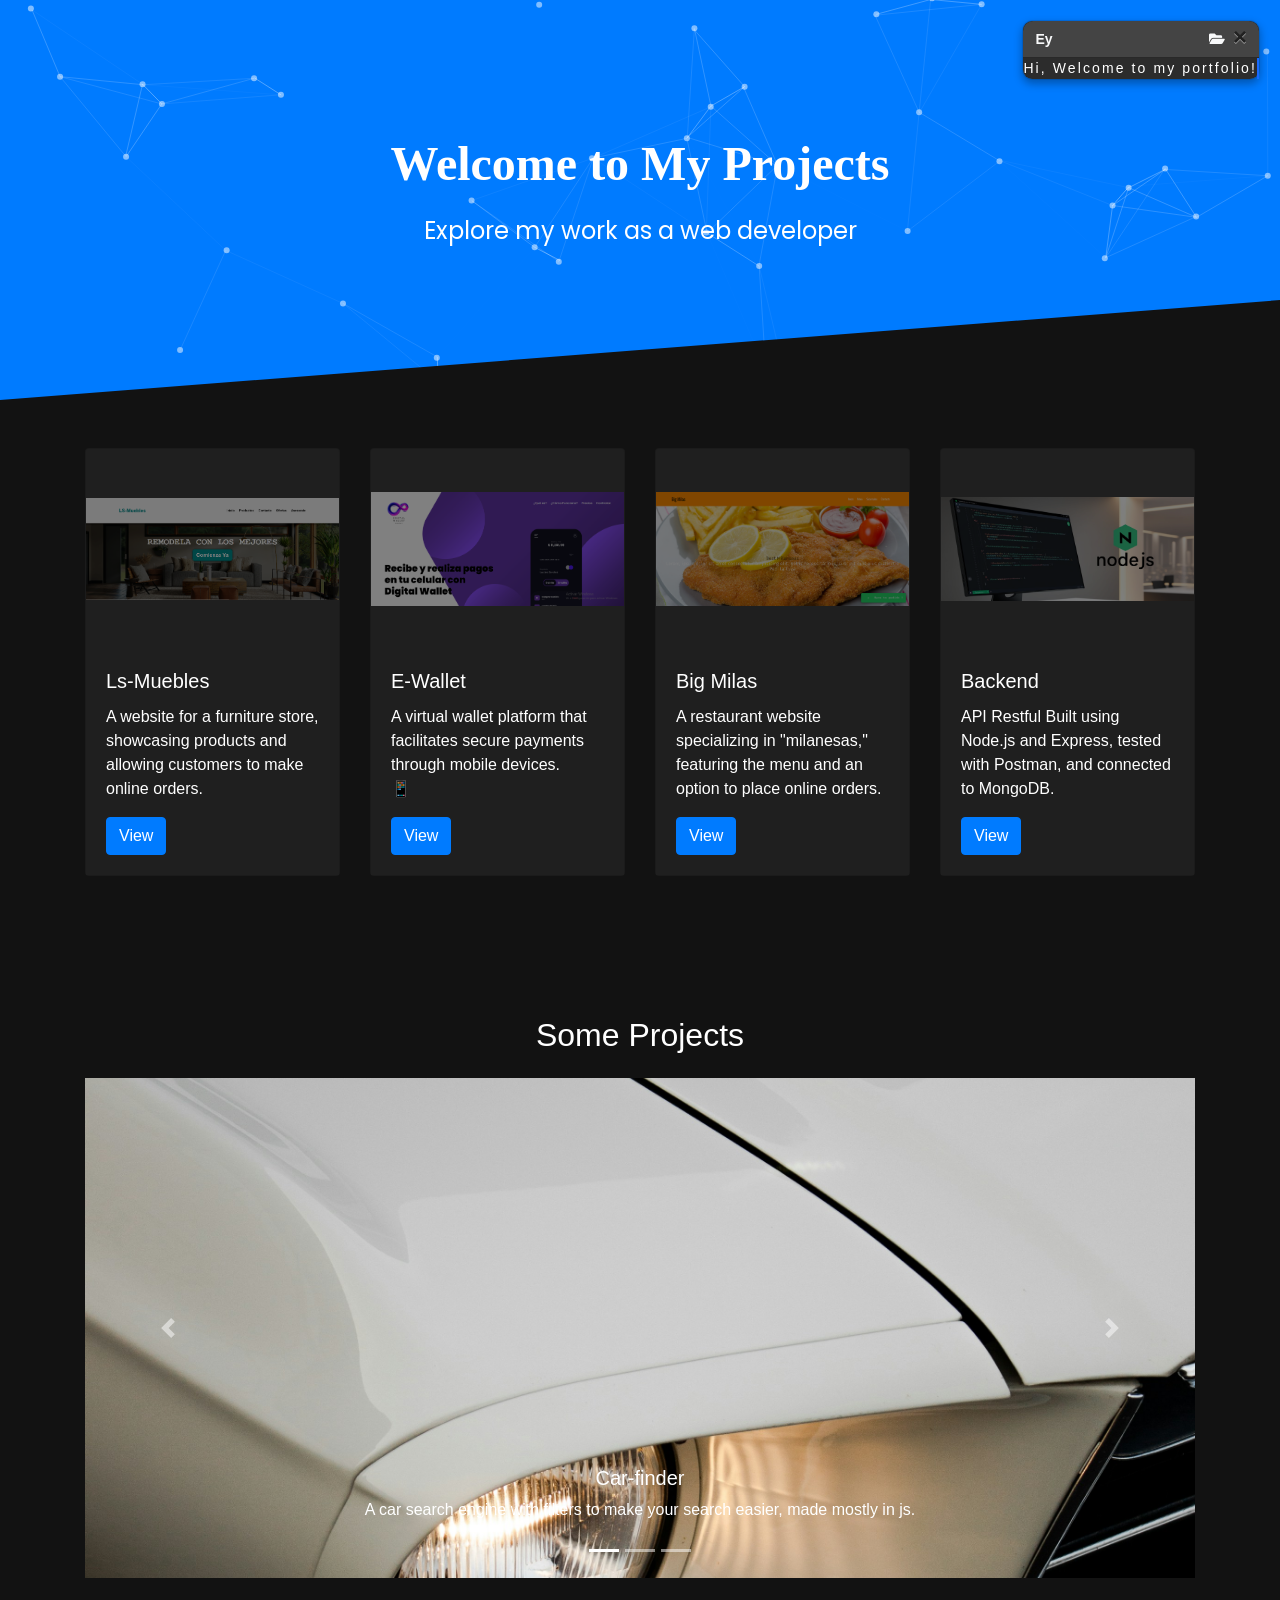
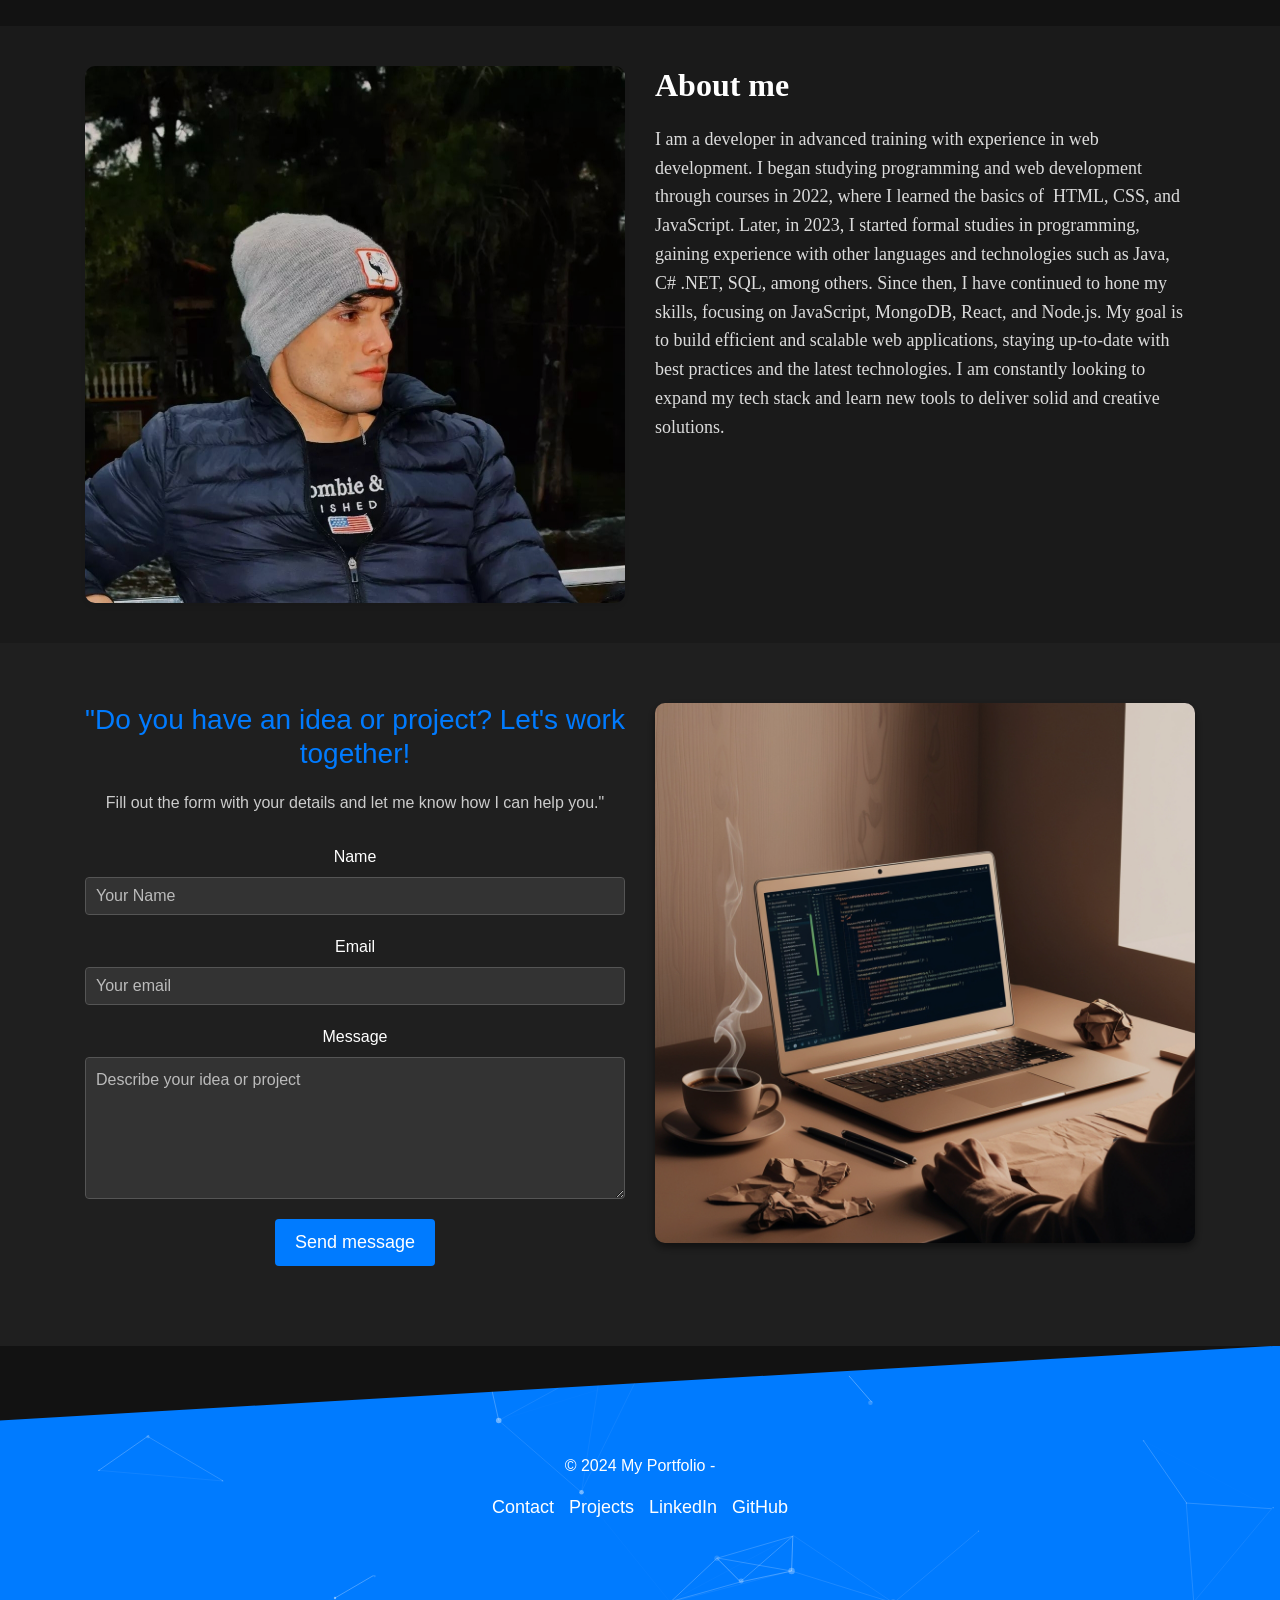
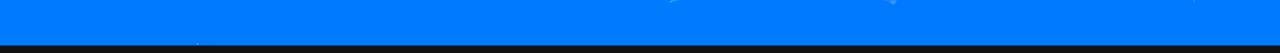
==== index.html @ 18b16619 "add target blank to all project links and KionCRM banner" ====
<!DOCTYPE html>
<html lang="en">
<head>
    <meta charset="UTF-8">
    <meta name="viewport" content="width=device-width, initial-scale=1.0">
    <title>My Projects</title>
    <link rel="stylesheet" href="https://stackpath.bootstrapcdn.com/bootstrap/4.5.2/css/bootstrap.min.css">
    <link rel="stylesheet" href="styles.css">
    <link rel="stylesheet" href="https://cdnjs.cloudflare.com/ajax/libs/font-awesome/5.15.4/css/all.min.css">
    <link href="https://fonts.googleapis.com/css2?family=Poppins:wght@400;600&display=swap" rel="stylesheet">

    

</head>
<body>

    <div class="toast" id="welcomeToast" style="position: absolute; top: 20px; right: 20px;" data-delay="5000">
        <div class="toast-header">
            <strong class="mr-auto">Ey</strong>
            <i class="fas fa-folder-open"></i>


            <button type="button" class="ml-2 mb-1 close" data-dismiss="toast" aria-label="Close">
                <span  aria-hidden="true">&times;</span>
            </button>
        </div>
        <div class="typewriter" class="toast-body">
            Hi, Welcome to my portfolio!
        </div>
    </div>
    

<!-- Main Banner -->
<header class="hero-section">
    <!-- Contenedor de partículas -->
    <div id="particles-js" ></div>

    <!-- Contenido principal -->
    <div class="container text-center text-white">
        <h1 class="hero-title animate-text">Welcome to My Projects</h1>
        <p class="hero-subtitle">Explore my work as a web developer</p>
    </div>
</header>

    
    <!-- Project Cards -->
    <section class="projects-section py-5">
        <div class="container">
            <div class="row">
                <!-- Card 1 -->
                <div class="col-lg-3 col-md-6 mb-4">
                    <div class="card">
                        <img src="img/muestra-p1.png" class="card-img-top" alt="Project 1">
                        <div class="card-body">
                            <h5 class="card-title">Ls-Muebles</h5>
                            <p class="card-text">A website for a furniture store, showcasing products and allowing customers to make online orders.</p>
                            <a href="https://lautarosnchz.github.io/ls-Muebles/" class="btn btn-primary">View</a>
                        </div>
                    </div>
                </div>
                <!-- Card 2 -->
                <div class="col-lg-3 col-md-6 mb-4">
                    <div class="card">
                        <img src="img/muestra-p2.png" class="card-img-top" alt="Project 2">
                        <div class="card-body">
                            <h5 class="card-title">E-Wallet</h5>
                            <p class="card-text">A virtual wallet platform that facilitates secure payments through mobile devices. <br>📱</p>
                            <a href="https://lautarosnchz.github.io/Digital_Wallet/" class="btn btn-primary">View</a>
                        </div>
                    </div>
                </div>
                <!-- Card 3 -->
                <div class="col-lg-3 col-md-6 mb-4">
                    <div class="card">
                        <img src="img/muestra-p3.png" class="card-img-top" alt="Project 3">
                        <div class="card-body">
                            <h5 class="card-title">Big Milas</h5>
                            <p class="card-text">A restaurant website specializing in "milanesas," featuring the menu and an option to place online orders.</p>
                            <a href="https://lautarosnchz.github.io/Big-Milas/" class="btn btn-primary">View</a>
                        </div>
                    </div>
                </div>

                                <!-- Card 4 -->
                <div class="col-lg-3 col-md-6 mb-4">
                    <div class="card">
                        <img src="img/nodejs-img.jpg" class="card-img-top" alt="Backend Projects">
                        <div class="card-body">
                            <h5 class="card-title">Backend </h5>
                            <p class="card-text">API Restful Built using Node.js and Express, tested with Postman, and connected to MongoDB.</p>
                            <a href="https://github.com/LautaroSnchz/APIrestful-red-social" class="btn btn-primary" target="_blank">View</a>
                        </div>
                    </div>
                </div>

            </div>
        </div>
    </div>  
    </section>

        <!-- Carousel Section -->
        <section class="carousel-section py-5">
            <div class="container">
                <h2 class="text-center mb-4">Some Projects</h2>
                <div id="projectsCarousel" class="carousel slide" data-ride="carousel">
                    <ol class="carousel-indicators">
                        <li data-target="#projectsCarousel" data-slide-to="0" class="active"></li>
                        <li data-target="#projectsCarousel" data-slide-to="1"></li>
                        <li data-target="#projectsCarousel" data-slide-to="2"></li>
                    </ol>
                    <div class="carousel-inner">
                        <!-- Carousel Item 1 -->
                        <div class="carousel-item active">
                            <a href="https://lautarosnchz.github.io/buscador-autos/"><img src="img/jorgen-hendriksen-5-aK51uc8Q4-unsplash.jpg"d-block w-100" alt="Featured Project 1"></a>
                            <div class="carousel-caption d-none d-md-block">
                                <h5>Car-finder</h5>
                                <p>A car search engine with filters to make your search easier, made mostly in js.</p>
                            </div>
                        </div>
                        <!-- Carousel Item 2 -->
                        <div class="carousel-item">
                            <a href="https://kion-crm.vercel.app"><img src="img/KionCrm-Banner.png" class="d-block w-100" alt="Featured Project 2"></a>
                            <div class="carousel-caption d-none d-md-block">
                                <h5>Kion CRM</h5>
                                <p>Customer Relationship Management 
                            </p>
                            </div>
                        </div>
                        <!-- Carousel Item 3 -->
                        <div class="carousel-item">
                            <a href="https://lautarosnchz.github.io/AdministradorCitas/"><img src="img/wallpaper_for_a_veterinar_0.jpg" class="d-block w-100" alt="Featured Project 3"></a>
                            <div class="carousel-caption d-none d-md-block">
                                <h5>Administrator Appointments</h5>
                                <p>Appointment manager for veterinary</p>
                            </div>
                        </div>
                    </div>
                    <a class="carousel-control-prev" href="#projectsCarousel" role="button" data-slide="prev">
                        <span class="carousel-control-prev-icon" aria-hidden="true"></span>
                        <span class="sr-only">Previous</span>
                    </a>
                    <a class="carousel-control-next" href="#projectsCarousel" role="button" data-slide="next">
                        <span class="carousel-control-next-icon" aria-hidden="true"></span>
                        <span class="sr-only">Next</span>
                    </a>
                </div>
            </div>
        </section>
        <section class="about-me-section">
            <div class="container">
                <div class="row">
                    <!-- Imagen -->
                    <div class="col-md-6 about-image">
                        <img src="img/ls-dev.jpeg" alt="Mi foto" class="img-fluid">
                    </div>
                    <!-- Texto -->
                    <div class="col-md-6 about-text">
                        <h2>About me</h2>
                        <p>
                            I am a developer in advanced training with experience in web development. I began studying programming and web development through courses in 2022, where I learned the basics of&nbsp; HTML, CSS, and JavaScript. Later, in 2023, I started formal studies in programming, gaining experience with other languages and technologies such as Java, C# .NET, SQL, among others. Since then, I have continued to hone my skills, focusing on JavaScript, MongoDB, React, and Node.js.

                            My goal is to build efficient and scalable web applications, staying up-to-date with best practices and the latest technologies. I am constantly looking to expand my tech stack and learn new tools to deliver solid and creative solutions.
                        </p>
                    </div>
                </div>
            </div>
        </section>
        <section  class="contact-section">
            <div   class="container">
                <div  class="row">
                    <!-- Formulario -->
                    <div class="col-md-6 contact-form">
                        <h2>"Do you have an idea or project? Let's work together!</h2>
                        <p>Fill out the form with your details and let me know how I can help you."</p>
                        <form action="#" method="POST">
                            <div class="form-group">
                                <label for="name">Name</label>
                                <input type="text" id="name" name="name" class="form-control" placeholder="Your Name" required>
                            </div>
                            <div class="form-group">
                                <label for="email">Email</label>
                                <input type="email" id="email" name="email" class="form-control" placeholder="Your email" required>
                            </div>
                            <div class="form-group">
                                <label for="message">Message</label>
                                <textarea id="message" name="message" class="form-control" rows="5" placeholder="Describe your idea or project" required></textarea>
                            </div>
                            <button type="submit" class="btn btn-primary">Send message</button>
                        </form>
                    </div>
                    <!-- Imagen -->
                    <div class="col-md-6 contact-image">
                        <img src="img/cowork.jpg" alt="Let's work together" class="img-fluid";">
                    </div>
                </div>
            </div>
        </section>
        
        
<!-- Diagonal Section -->
<section class="diagonal-section">
    <div class="footer-content">
        <footer>
            
            <div id="particles-footer"></div>
            
            <p>&copy; 2024 My Portfolio - </p>
            <ul class="footer-links">
                <li><a href="https://wa.me/543492629151">Contact</a></li>
                <li><a href="#">Projects</a></li>
                <li><a href="https://www.linkedin.com/in/lautaro-s%C3%A0nchez-/">LinkedIn</a></li>
                <li><a >GitHub</a></li>
            </ul>
        </footer>
    </div>
</section>

        

        
    <script src="particles.js-master/particles.js-master/particles.js" ></script>    
    <script src="https://code.jquery.com/jquery-3.5.1.slim.min.js"></script>
    <script src="https://cdn.jsdelivr.net/npm/@popperjs/core@2.5.2/dist/umd/popper.min.js"></script>
    <script src="https://stackpath.bootstrapcdn.com/bootstrap/4.5.2/js/bootstrap.min.js"></script>
    <script src="index.js"></script>
</body>
</html>
---- styles.css ----
/* General Styles */
body {
    font-family: 'Arial', sans-serif;
    background-color: #121212;
    color: white;
}

.hero-section {
    position: relative;
    width: 100%;
    height: 400px; /* Ajusta la altura según lo que necesites */
    background-color: #007bff; /* Color de fondo */
    clip-path: polygon(0 0, 100% 0, 100% 75%, 0 100%);
    display: flex;
    align-items: center;
    justify-content: center;
    color: white;

}

.hero-title {
    font-size: 48px;
    font-weight: bold;
    opacity: 0;
    animation: fadeIn 2s forwards;
    font-family: 'Playfair Display', serif;
}



.hero-subtitle {
    font-size: 24px;
    margin-top: 20px;
    font-family: 'Poppins', sans-serif;
}

.animate-text {
    opacity: 0;
    animation: fadeIn 2s forwards;
}

/* Project Cards */
.card {
    margin-bottom: 20px;
    background-color: #1f1f1f;
    transition: transform 0.3s ease, box-shadow 0.3s ease;
}




.card-img-top {
    width: 100%;
    height: 200px;
    object-fit: contain;
    filter: brightness(50%);


}

.card-body {
    background-color: #1f1f1f;
}

/* Hover Effect */
.card:hover {
    transform: translateY(-10px) scale(1.05); /* Mover hacia arriba y agrandar */
    box-shadow: 0 8px 16px rgba(0, 0, 0, 0.5); /* Añadir sombra */
}

.card:hover img {
    filter: brightness(100%); /* Oscurece la imagen */
    transition: 0.5s ease-in-out;
}

.carousel-item img {
    width: 100%; /* Ajusta el ancho de la imagen al contenedor */
    height: 500px; /* Define una altura fija para todas las imágenes */
    object-fit: cover; /* Ajusta la imagen para que se recorte y ocupe todo el espacio */
}

.img-fluid {
    filter: brightness(0.9);
}



.diagonal-section {
    position: relative;
    width: 100%;
    height: 400px; /* Ajusta la altura según sea necesario */
    background-color: #007bff; /* Color de fondo */
    clip-path: polygon(0 25%, 100% 0, 100% 100%, 0 100%);
    transition: clip-path 0.5s ease, background-color 0.5s ease;
    display: flex;
    align-items: center;
    justify-content: center;
    color: white;
}

#welcomeToast {
    z-index: 9999;
}
.toast {
    border-radius: 10px;
    box-shadow: 0 4px 8px rgba(0, 0, 0, 0.3);
    background-color: rgba(255, 255, 255, 0.9); /* Fondo semitransparente */
    color: #333;
}

.toast-header {
    background-color: #007bff; /* Color de fondo del encabezado */
    color: white;
    border-radius: 10px 10px 0 0; /* Redondeado solo en la parte superior */
}

.toast-body {
    font-size: 16px;
    line-height: 1.5;
}

.toast {
    opacity: 0;
    transform: translateY(-20px); /* Comienza un poco más arriba */
    animation: slideIn 1s forwards; /* Animación de entrada */
}

@keyframes slideIn {
    to {
        opacity: 1;
        transform: translateY(0); /* Se desplaza a su posición final */
    }
}

.toast {
    background-color: #2c2c2c; /* Fondo oscuro */
    color: white;
}

.toast-header {
    background-color: #444; /* Encabezado oscuro */
    color: #f8f9fa;
}

.toast-body {
    background-color: #333;
}

.about-me-section {
    padding: 60px 0; /* Espaciado arriba y abajo */
    background-color: #f4f4f4; /* Fondo claro */
    color: #333; /* Texto oscuro */
}

.about-image img {
    width: 100%; /* Imagen ajustada al 100% del contenedor */
    border-radius: 10px; /* Bordes redondeados */
    box-shadow: 0 4px 8px rgba(0, 0, 0, 0.1); /* Sombra sutil */
}

.about-text h2 {
    font-size: 32px;
    font-weight: bold;
    margin-bottom: 20px;
}

.about-text p {
    font-size: 18px;
    line-height: 1.6; 
    color: #555; 
}

.about-me-section {
    background-color: #1a1a1a; /* Color de fondo oscuro */
    color: #ffffff; /* Texto en color claro */
    padding: 40px 0;
    font-family: 'Playfair Display', serif;
}
.about-text h2 {
    color: #ffffff; /* Asegura que los títulos también sean blancos */
}

.about-text p {
    color: #dcdcdc; /* Color de texto para los párrafos */
    font-family: 'Merriweather', serif;
}


.diagonal-section {
    position: relative;
    width: 100%;
    height: 300px; 
    background-color: #007bff; /* Color de fondo */
    clip-path: polygon(0 25%, 100% 0, 100% 100%, 0 100%);
    transition: clip-path 0.5s ease, background-color 0.5s ease;
    display: flex;
    align-items: center;
    justify-content: center;
    color: white;
}

.footer-content {
    text-align: center;
}

footer {
    color: white;
    font-size: 16px;
}

.footer-links {
    list-style-type: none;
    padding: 0;
    display: flex;
    justify-content: center;
    gap: 15px;
}

.footer-links li {
    display: inline;
}

.footer-links a {
    color: white;
    text-decoration: none;
    font-size: 18px;
    transition: color 0.3s ease;
}

.footer-links a:hover {
    color: #0a3c86; 
}


.contact-section {
    padding: 60px 0;
    background-color: #1f1f1f; 
    color: white; 
}

.contact-form {
    margin-bottom: 20px;
}

.contact-form h2 {
    font-size: 28px;
    margin-bottom: 20px;
    color: #007bff; 
}

.contact-form p {
    font-size: 16px;
    margin-bottom: 30px;
    color: #ccc; 
}

.contact-form .form-group {
    margin-bottom: 20px;
}

.contact-form .form-label {
    color: #fff; 
}

.contact-form .form-control {
    padding: 10px;
    font-size: 16px;
    background-color: #333; 
    border: 1px solid #555; 
    color: white; 
}

.contact-form .form-control::placeholder {
    color: #bbb; 
}

.contact-form button {
    background-color: #007bff; 
    border: none;
    color: white;
    padding: 10px 20px;
    font-size: 18px;
    cursor: pointer;
}

.contact-form button:hover {
    background-color: #0056b3;
}

.contact-image img {
    width: 100%;
    border-radius: 10px;
    box-shadow: 0 4px 8px rgba(0, 0, 0, 0.5); 
}


@media (max-width: 768px) {
    .contact-image {
        margin-top: 20px;
    }

    .contact-form, .contact-image {
        text-align: center;
    }
}


    .contact-form, .contact-image {
        text-align: center;
    }










@media (max-width: 768px) {
    .about-image, .about-text {
        text-align: center;
        margin-bottom: 20px;
    }
}




/* Animations */
@keyframes fadeIn {
    from {
        opacity: 0;
        transform: translateY(20px);
    }
    to {
        opacity: 1;
        transform: translateY(0);
    }
}


@media (max-width: 768px) {
    .hero-title {
        font-size: 36px;
    }
    .hero-subtitle {
        font-size: 18px;
    }
    .card {
        flex-direction: column;
    }
}

/* Estilo para el fondo de partículas */
#particles-js {
    position: absolute;
    width: 100%;
    height: 100%;
    top: 0;
    left: 0;
    z-index: -1;
}

#particles-footer {
    position: absolute;
    top: 0;
    left: 0;
    width: 100%;
    height: 100%;
    z-index: -1; /* asegura que las partículas estén detrás del contenido */
}

.typewriter {
    overflow: hidden; /* Ensures the content is not revealed until the animation */
    border-right: .15em solid rgb(24, 105, 255); /* The typwriter cursor */
    white-space: nowrap; /* Keeps the content on a single line */
    margin: 0 auto; /* Gives that scrolling effect as the typing happens */
    letter-spacing: .15em; /* Adjust as needed */
    animation: 
      typing 4s steps(30, end),
      blink-caret .75s step-end infinite;
  }
  
  /* The typing effect */
  @keyframes typing {
    from { width: 0 }
    to { width: 100% }
  }
  
  /* The typewriter cursor effect */
  @keyframes blink-caret {
    from, to { border-color: transparent }
    50% { border-color: rgb(255, 255, 255); }
  }
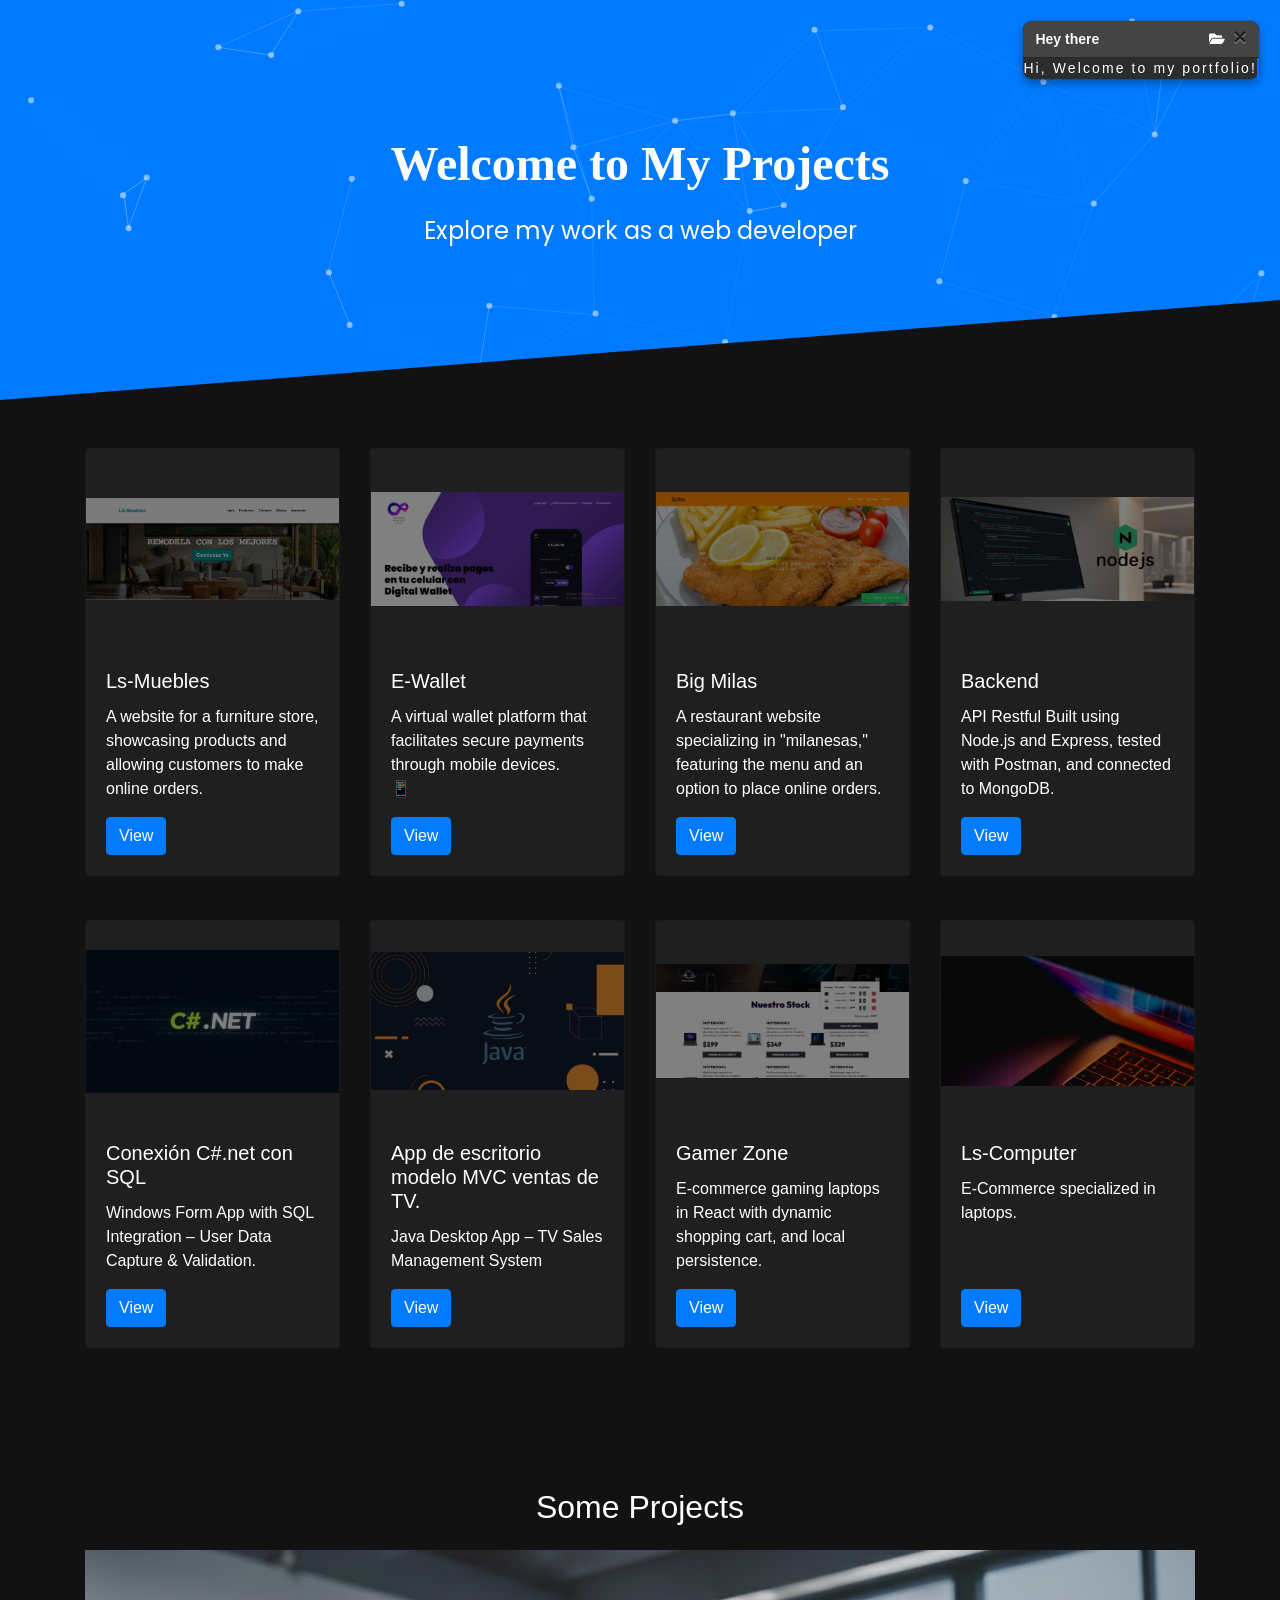
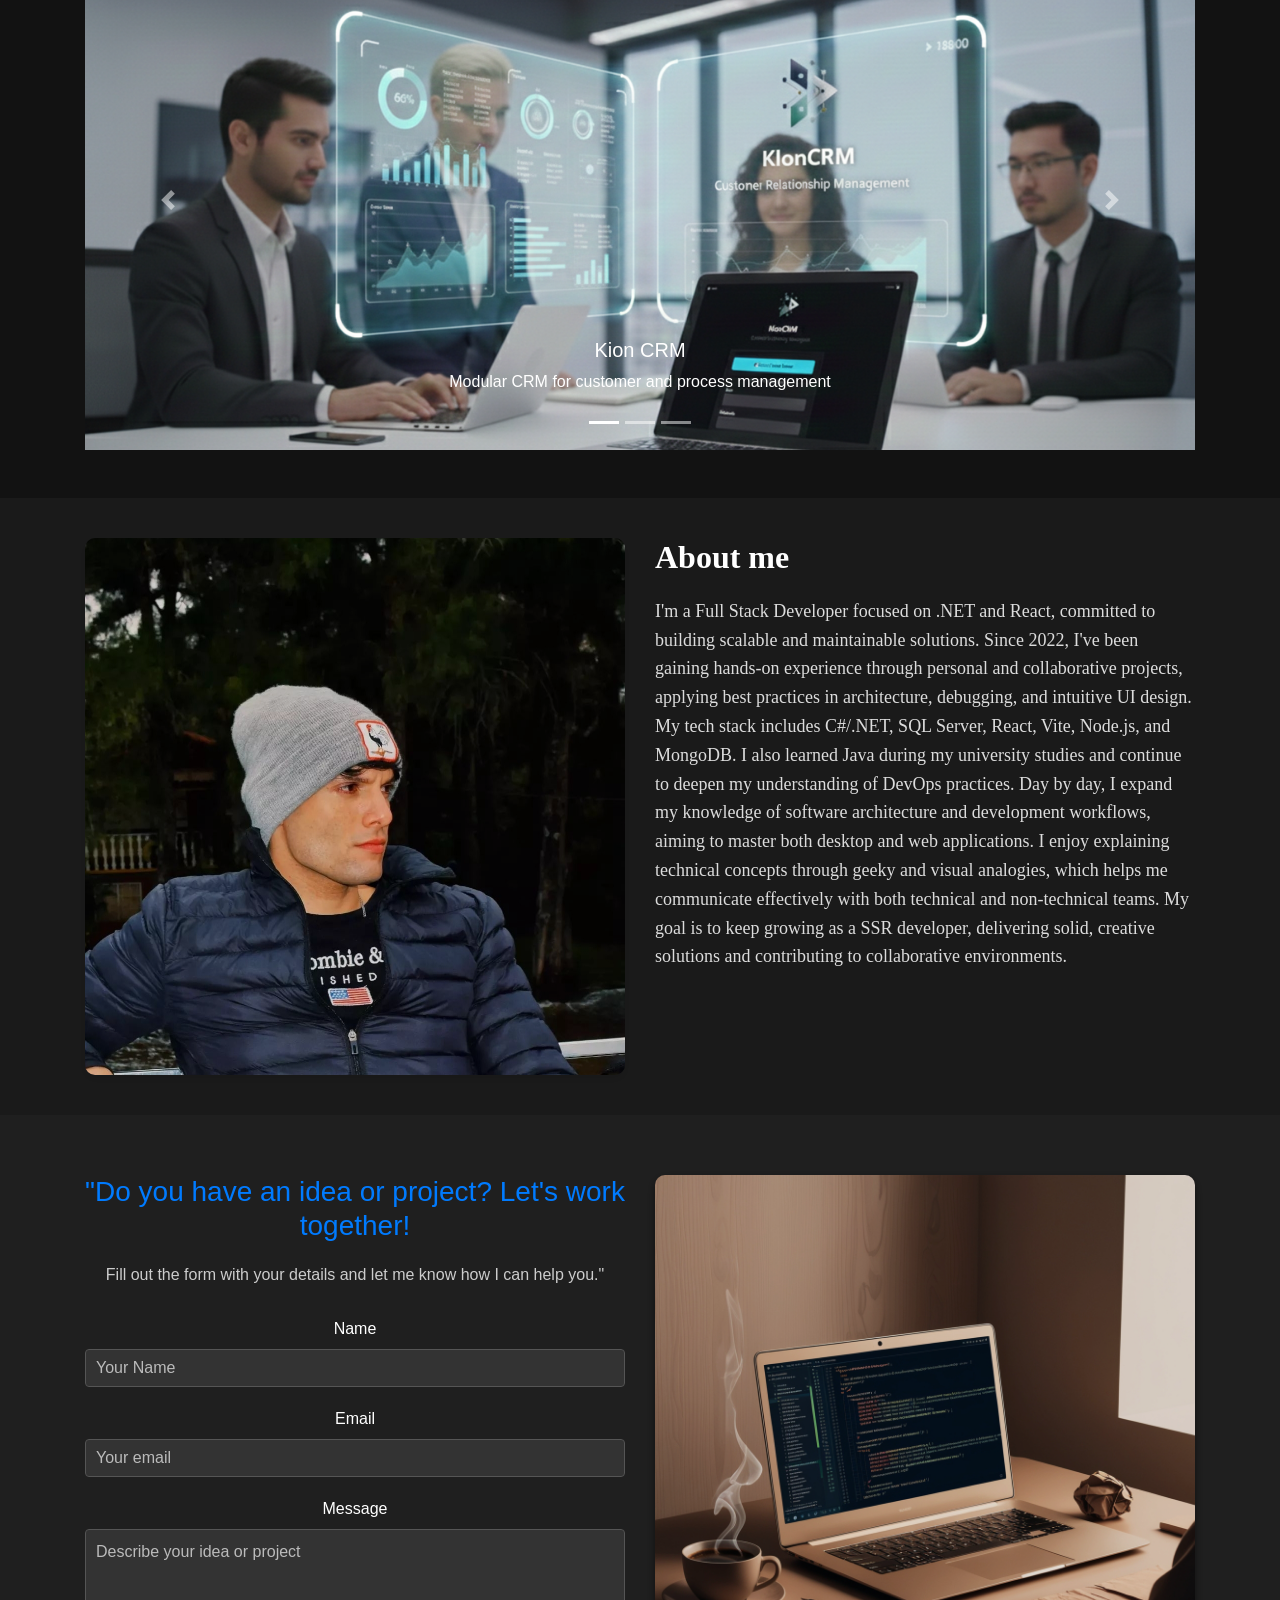
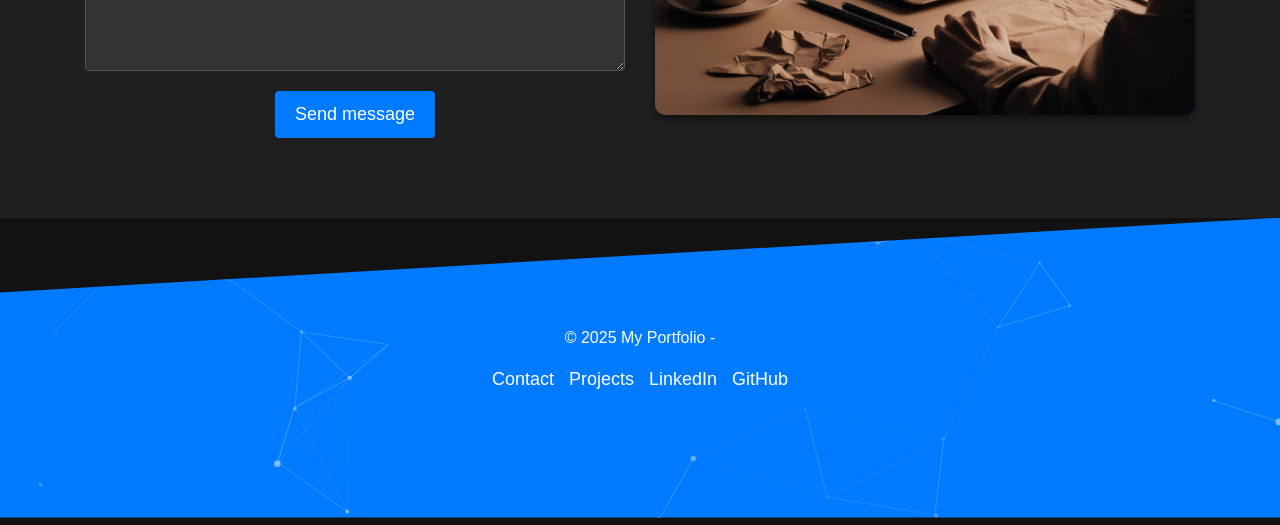
==== commit 87b826fc: "fix active" ====
--- a/index.html
+++ b/index.html
@@ -16,7 +16,7 @@
 
     <div class="toast" id="welcomeToast" style="position: absolute; top: 20px; right: 20px;" data-delay="5000">
         <div class="toast-header">
-            <strong class="mr-auto">Ey</strong>
+            <strong class="mr-auto">Hey there</strong>
             <i class="fas fa-folder-open"></i>
 
 
@@ -54,7 +54,7 @@
                         <div class="card-body">
                             <h5 class="card-title">Ls-Muebles</h5>
                             <p class="card-text">A website for a furniture store, showcasing products and allowing customers to make online orders.</p>
-                            <a href="https://lautarosnchz.github.io/ls-Muebles/" class="btn btn-primary">View</a>
+                            <a href="https://lautarosnchz.github.io/ls-Muebles/" class="btn btn-primary" target="_blank">View</a>
                         </div>
                     </div>
                 </div>
@@ -65,7 +65,7 @@
                         <div class="card-body">
                             <h5 class="card-title">E-Wallet</h5>
                             <p class="card-text">A virtual wallet platform that facilitates secure payments through mobile devices. <br>📱</p>
-                            <a href="https://lautarosnchz.github.io/Digital_Wallet/" class="btn btn-primary">View</a>
+                            <a href="https://lautarosnchz.github.io/Digital_Wallet/" class="btn btn-primary" target="_blank">View</a>
                         </div>
                     </div>
                 </div>
@@ -76,7 +76,7 @@
                         <div class="card-body">
                             <h5 class="card-title">Big Milas</h5>
                             <p class="card-text">A restaurant website specializing in "milanesas," featuring the menu and an option to place online orders.</p>
-                            <a href="https://lautarosnchz.github.io/Big-Milas/" class="btn btn-primary">View</a>
+                            <a href="https://lautarosnchz.github.io/Big-Milas/" class="btn btn-primary" target="_blank">View</a>
                         </div>
                     </div>
                 </div>
@@ -92,6 +92,66 @@
                         </div>
                     </div>
                 </div>
+
+                    <!-- Card 5 -->
+                <div class="col-lg-3 col-md-6 mb-4">
+                    <div class="card">
+                        <img src="img/Flux_Dev_a_programming_themed_image_with_a_dark_blue_backgroun_0.jpg" class="card-img-top" alt="Project 1">
+                        <div class="card-body">
+                            <h5 class="card-title">Conexión C#.net con SQL</h5>
+                            <p class="card-text">Windows Form App with SQL Integration – User Data Capture & Validation.</p>
+                            <a href="https://github.com/LautaroSnchz/.net-WinForm" class="btn btn-primary" target="_blank">View</a>
+                        </div>
+                    </div>
+                </div>
+
+                                    <!-- Card 6 -->
+                <div class="col-lg-3 col-md-6 mb-4">
+                    <div class="card">
+                        <img src="img/what-is-java.webp" class="card-img-top" alt="Project 1">
+                        <div class="card-body">
+                            <h5 class="card-title">App de escritorio modelo MVC ventas de TV.</h5>
+                            <p class="card-text">Java Desktop App – TV Sales Management System</p>
+                            <a href="https://github.com/LautaroSnchz/SistemaVentaTelevisores" class="btn btn-primary" target="_blank">View</a>
+                        </div>
+                    </div>
+                </div>
+
+<!-- Card 7 -->
+                <div class="col-lg-3 col-md-6 mb-4">
+                    <div class="card">
+                        <img src="img/gamer-zone.png" class="card-img-top" alt="Project 1">
+                        <div class="card-body">
+                            <h5 class="card-title">Gamer Zone</h5>
+                            <p class="card-text">E-commerce gaming laptops in React with dynamic shopping cart, and local persistence.</p>
+                            <a href="https://gamer-zone-bipw.vercel.app/" class="btn btn-primary" target="_blank">View</a>
+                        </div>
+                    </div>
+                </div>
+
+                <!-- Card 8 -->
+                <div class="col-lg-3 col-md-6 mb-4">
+                    <div class="card">
+                        <img src="img/nosotros-laptopwallpaper.jpg" class="card-img-top" alt="Project 1">
+                        <div class="card-body">
+                            <h5 class="card-title">Ls-Computer</h5>
+                            <p class="card-text">E-Commerce specialized in laptops.<br>
+                            <br><br></p>
+                            <a href="https://lautarosnchz.github.io/Ls-insumos-informarticos" class="btn btn-primary" target="_blank">View</a>
+                        </div>
+                    </div>
+                </div>
+
+
+
+
+
+
+
+</div>
+
+
+
 
             </div>
         </div>
@@ -109,26 +169,28 @@
                         <li data-target="#projectsCarousel" data-slide-to="2"></li>
                     </ol>
                     <div class="carousel-inner">
+
                         <!-- Carousel Item 1 -->
                         <div class="carousel-item active">
-                            <a href="https://lautarosnchz.github.io/buscador-autos/"><img src="img/jorgen-hendriksen-5-aK51uc8Q4-unsplash.jpg"d-block w-100" alt="Featured Project 1"></a>
+                            <a href="https://kion-crm.vercel.app/signin" target="_blank"><img src="img/KionCrm-Banner.png" class="d-block w-100" alt="Featured Project 2"></a>
+                            <div class="carousel-caption d-none d-md-block">
+                                <h5>Kion CRM</h5>
+                                <p>Modular CRM for customer and process management</p>
+                            </div>
+                        </div>
+
+                                                <!-- Carousel Item 2 -->
+                        <div class="carousel-item ">
+                            <a href="https://lautarosnchz.github.io/buscador-autos/" target="_blank"><img src="img/jorgen-hendriksen-5-aK51uc8Q4-unsplash.jpg"d-block w-100" alt="Featured Project 1"></a>
                             <div class="carousel-caption d-none d-md-block">
                                 <h5>Car-finder</h5>
                                 <p>A car search engine with filters to make your search easier, made mostly in js.</p>
                             </div>
                         </div>
-                        <!-- Carousel Item 2 -->
-                        <div class="carousel-item">
-                            <a href="https://kion-crm.vercel.app"><img src="img/KionCrm-Banner.png" class="d-block w-100" alt="Featured Project 2"></a>
-                            <div class="carousel-caption d-none d-md-block">
-                                <h5>Kion CRM</h5>
-                                <p>Customer Relationship Management 
-                            </p>
-                            </div>
-                        </div>
+
                         <!-- Carousel Item 3 -->
                         <div class="carousel-item">
-                            <a href="https://lautarosnchz.github.io/AdministradorCitas/"><img src="img/wallpaper_for_a_veterinar_0.jpg" class="d-block w-100" alt="Featured Project 3"></a>
+                            <a href="https://administrador-citas-eight.vercel.app/" target="_blank"><img src="img/wallpaper_for_a_veterinar_0.jpg" class="d-block w-100" alt="Featured Project 3"></a>
                             <div class="carousel-caption d-none d-md-block">
                                 <h5>Administrator Appointments</h5>
                                 <p>Appointment manager for veterinary</p>
@@ -157,9 +219,9 @@
                     <div class="col-md-6 about-text">
                         <h2>About me</h2>
                         <p>
-                            I am a developer in advanced training with experience in web development. I began studying programming and web development through courses in 2022, where I learned the basics of&nbsp; HTML, CSS, and JavaScript. Later, in 2023, I started formal studies in programming, gaining experience with other languages and technologies such as Java, C# .NET, SQL, among others. Since then, I have continued to hone my skills, focusing on JavaScript, MongoDB, React, and Node.js.
-
-                            My goal is to build efficient and scalable web applications, staying up-to-date with best practices and the latest technologies. I am constantly looking to expand my tech stack and learn new tools to deliver solid and creative solutions.
+                            I'm a Full Stack Developer focused on .NET and React, committed to building scalable and maintainable solutions. Since 2022, I've been gaining hands-on experience through personal and collaborative projects, applying best practices in architecture, debugging, and intuitive UI design.
+                            My tech stack includes C#/.NET, SQL Server, React, Vite, Node.js, and MongoDB. I also learned Java during my university studies and continue to deepen my understanding of DevOps practices. Day by day, I expand my knowledge of software architecture and development workflows, aiming to master both desktop and web applications.
+                            I enjoy explaining technical concepts through geeky and visual analogies, which helps me communicate effectively with both technical and non-technical teams. My goal is to keep growing as a SSR developer, delivering solid, creative solutions and contributing to collaborative environments.
                         </p>
                     </div>
                 </div>
@@ -204,12 +266,12 @@
             
             <div id="particles-footer"></div>
             
-            <p>&copy; 2024 My Portfolio - </p>
+            <p>&copy; 2025 My Portfolio - </p>
             <ul class="footer-links">
                 <li><a href="https://wa.me/543492629151">Contact</a></li>
                 <li><a href="#">Projects</a></li>
                 <li><a href="https://www.linkedin.com/in/lautaro-s%C3%A0nchez-/">LinkedIn</a></li>
-                <li><a >GitHub</a></li>
+                <li><a href="https://github.com/LautaroSnchz">GitHub</a></li>
             </ul>
         </footer>
     </div>
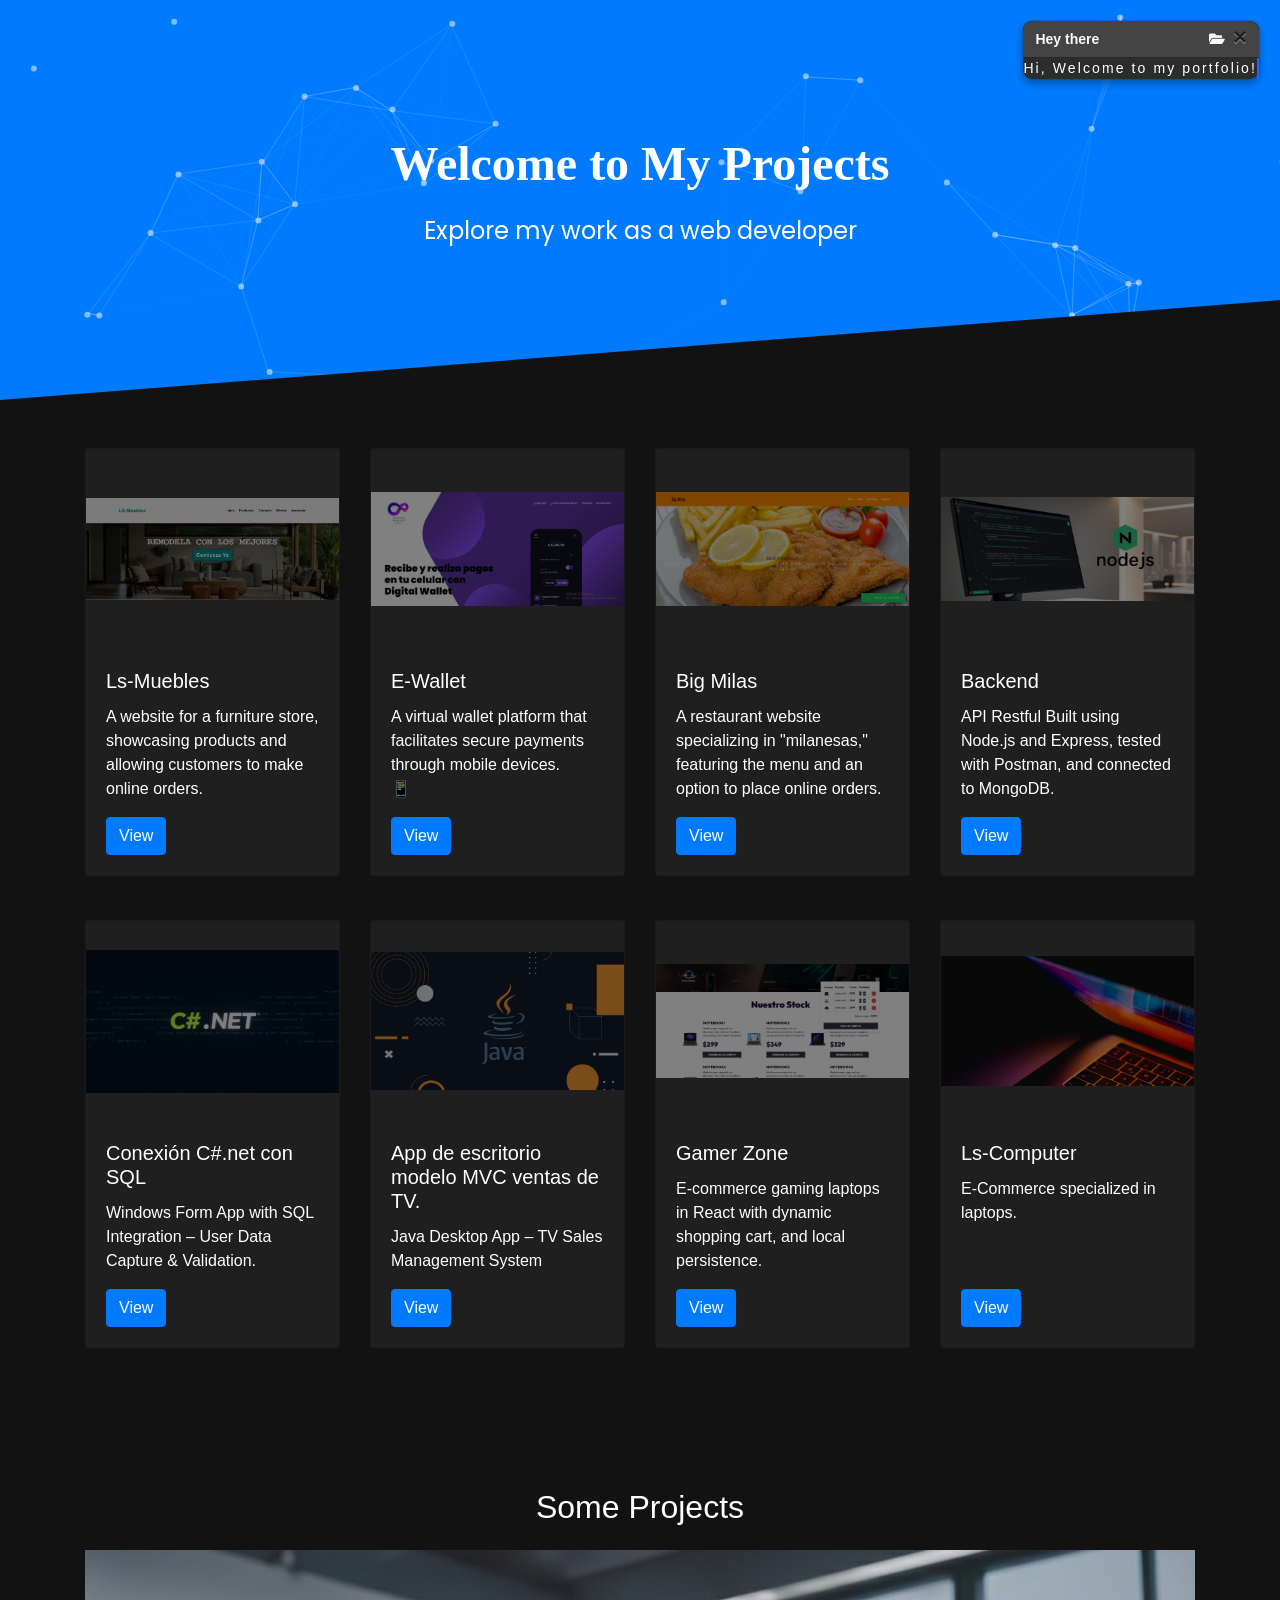
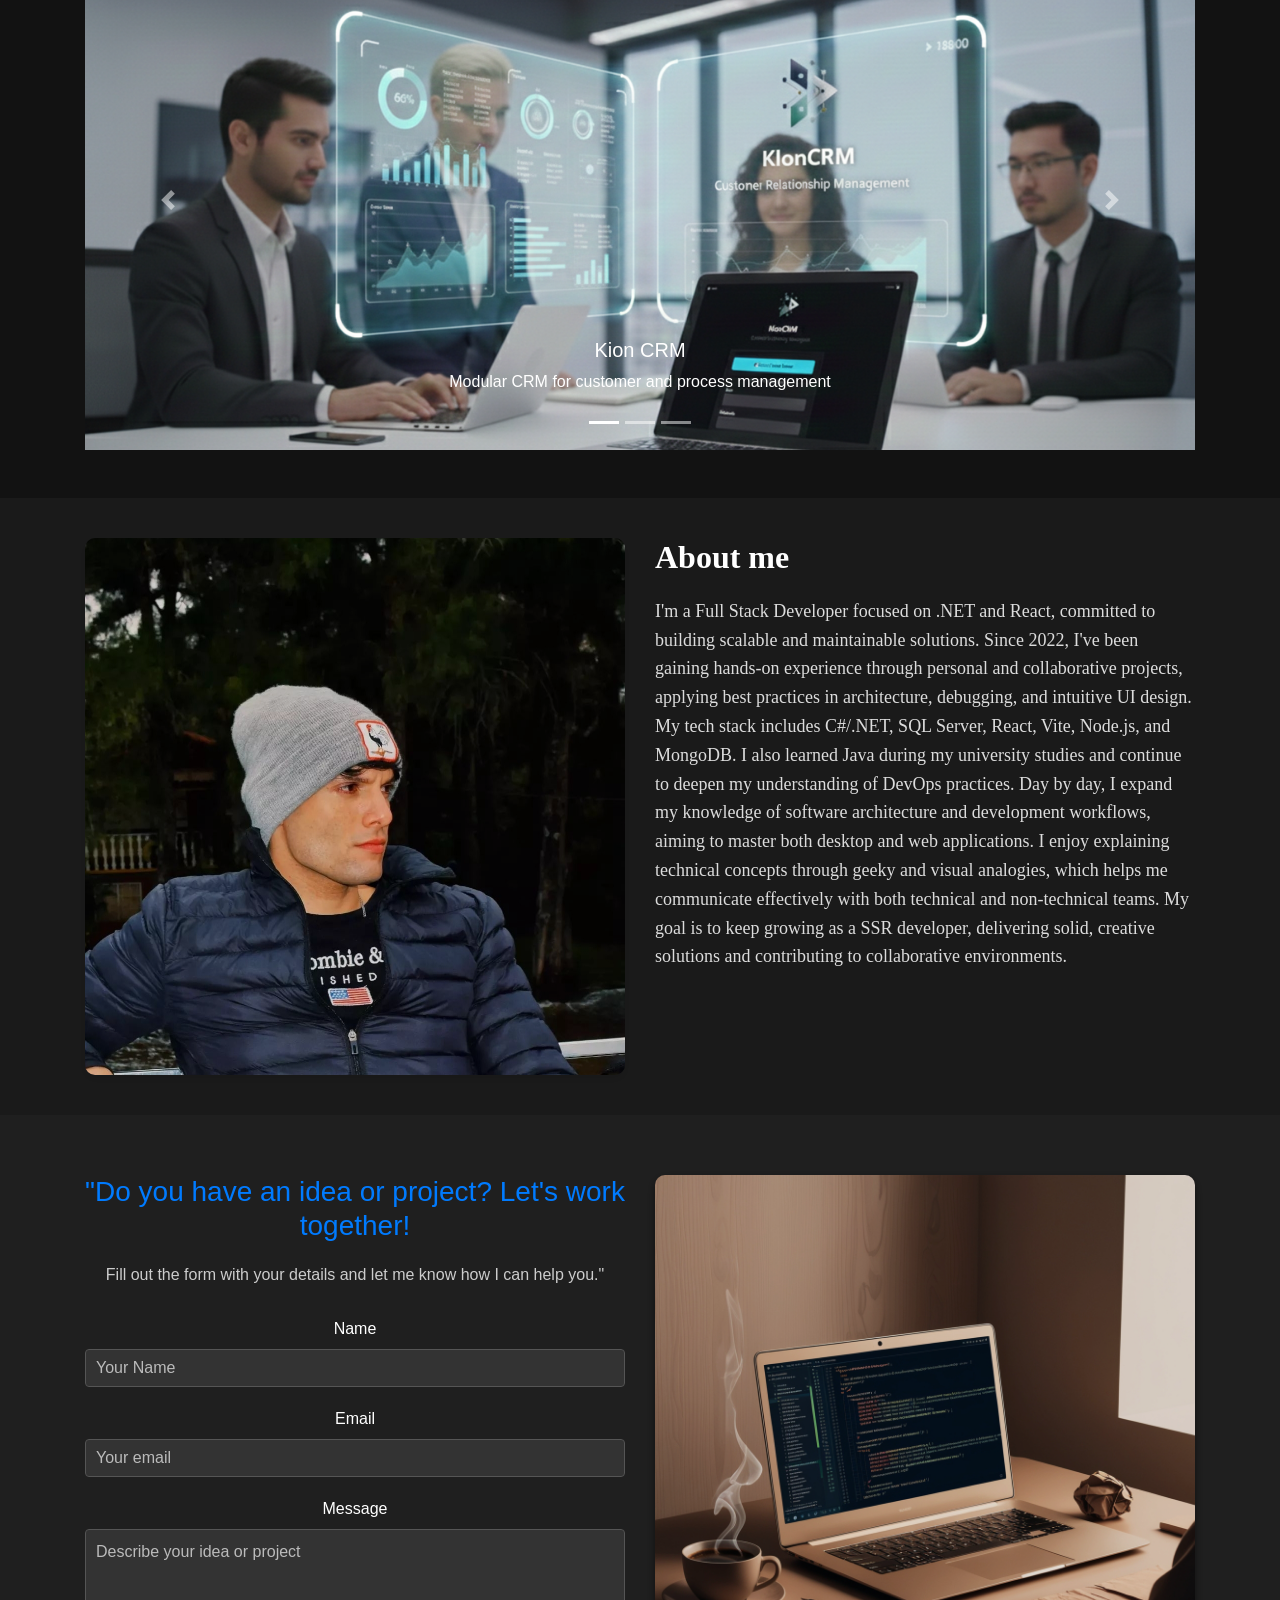
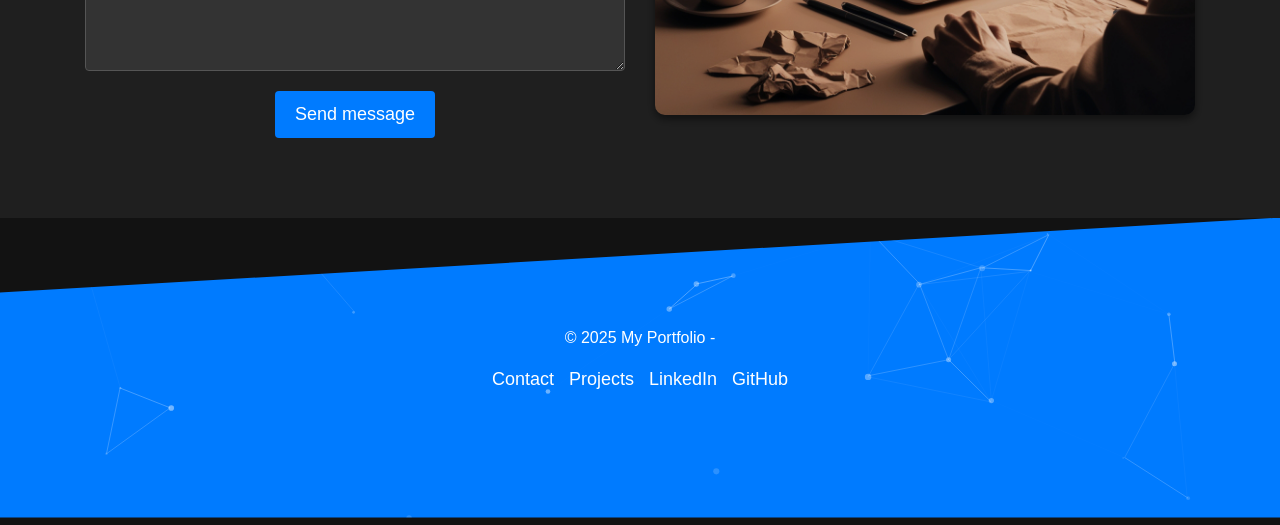
==== commit 28074f26: "fix carousel" ====
--- a/index.html
+++ b/index.html
@@ -162,8 +162,7 @@
         <section class="carousel-section py-5">
             <div class="container">
                 <h2 class="text-center mb-4">Some Projects</h2>
-                <div id="projectsCarousel" class="carousel slide" data-ride="carousel">
-                    <ol class="carousel-indicators">
+<div id="projectsCarousel" class="carousel slide" data-ride="carousel" data-interval="3000">                    <ol class="carousel-indicators">
                         <li data-target="#projectsCarousel" data-slide-to="0" class="active"></li>
                         <li data-target="#projectsCarousel" data-slide-to="1"></li>
                         <li data-target="#projectsCarousel" data-slide-to="2"></li>
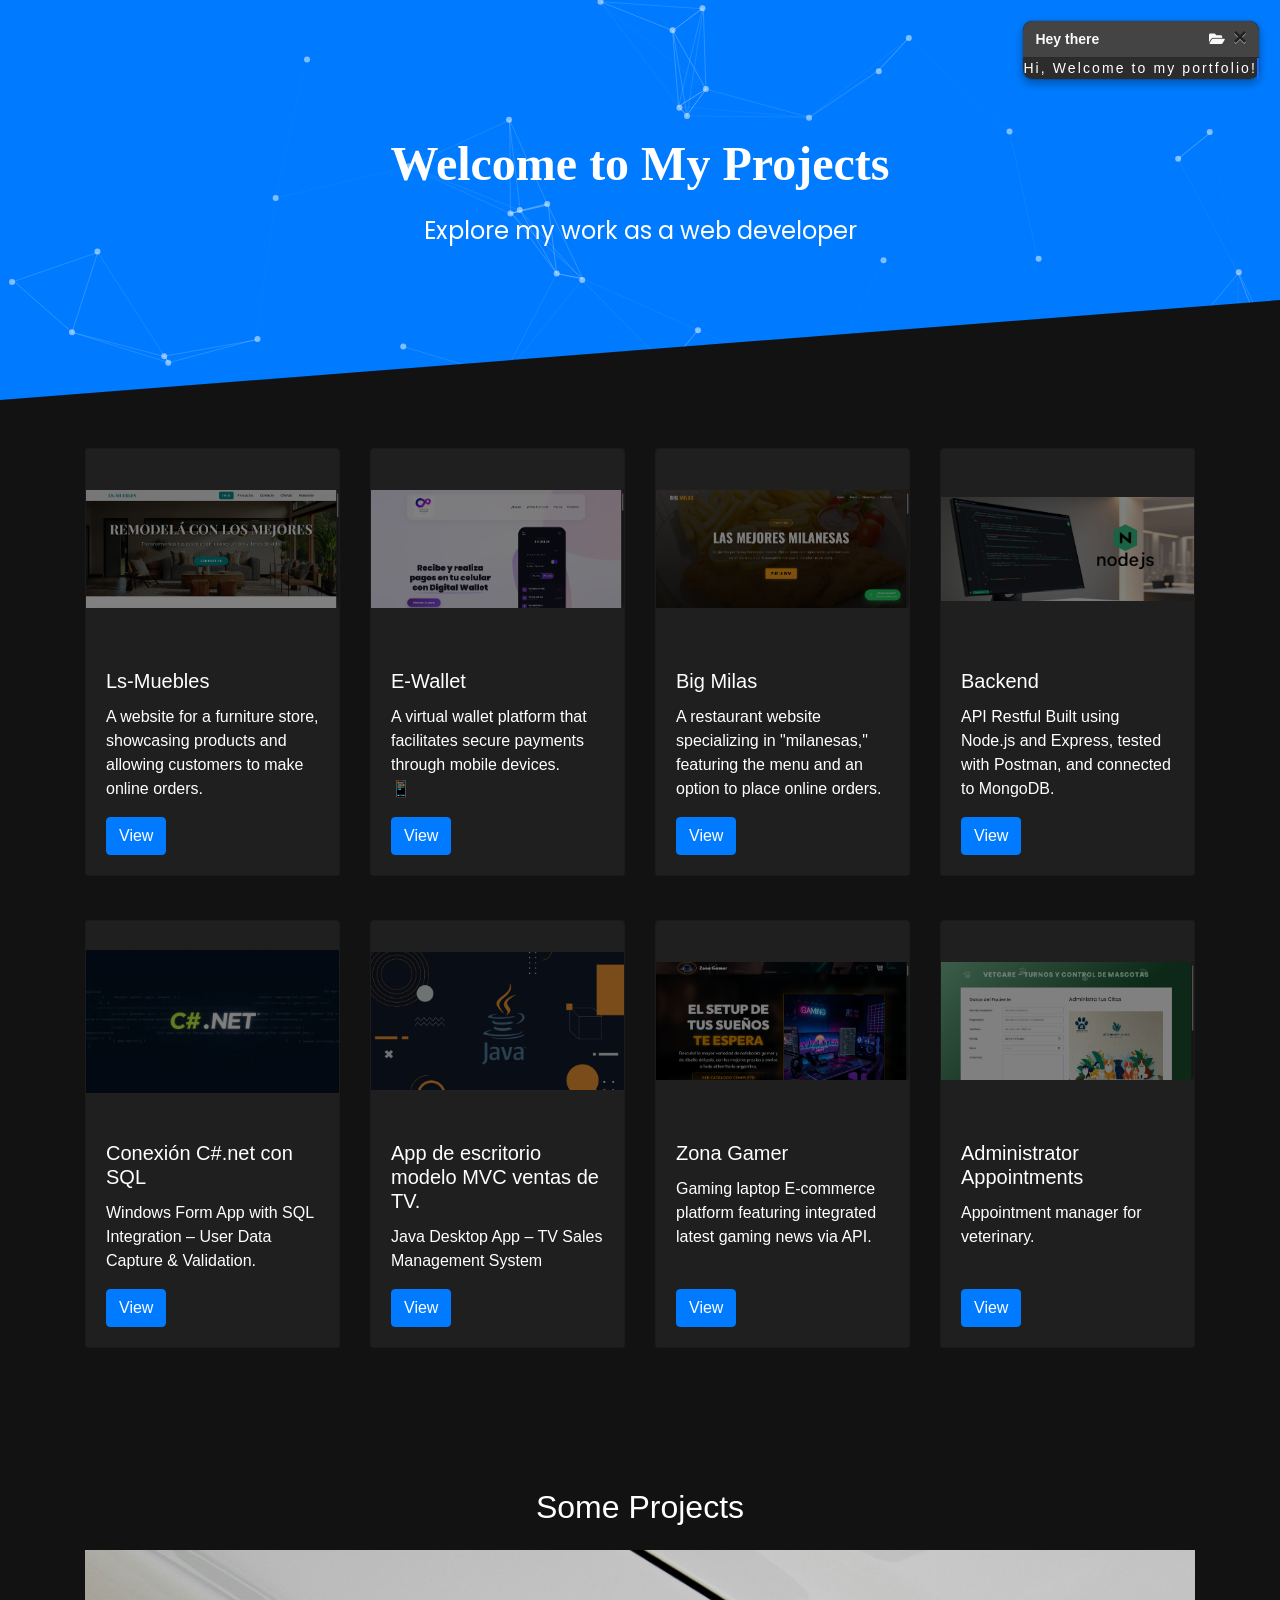
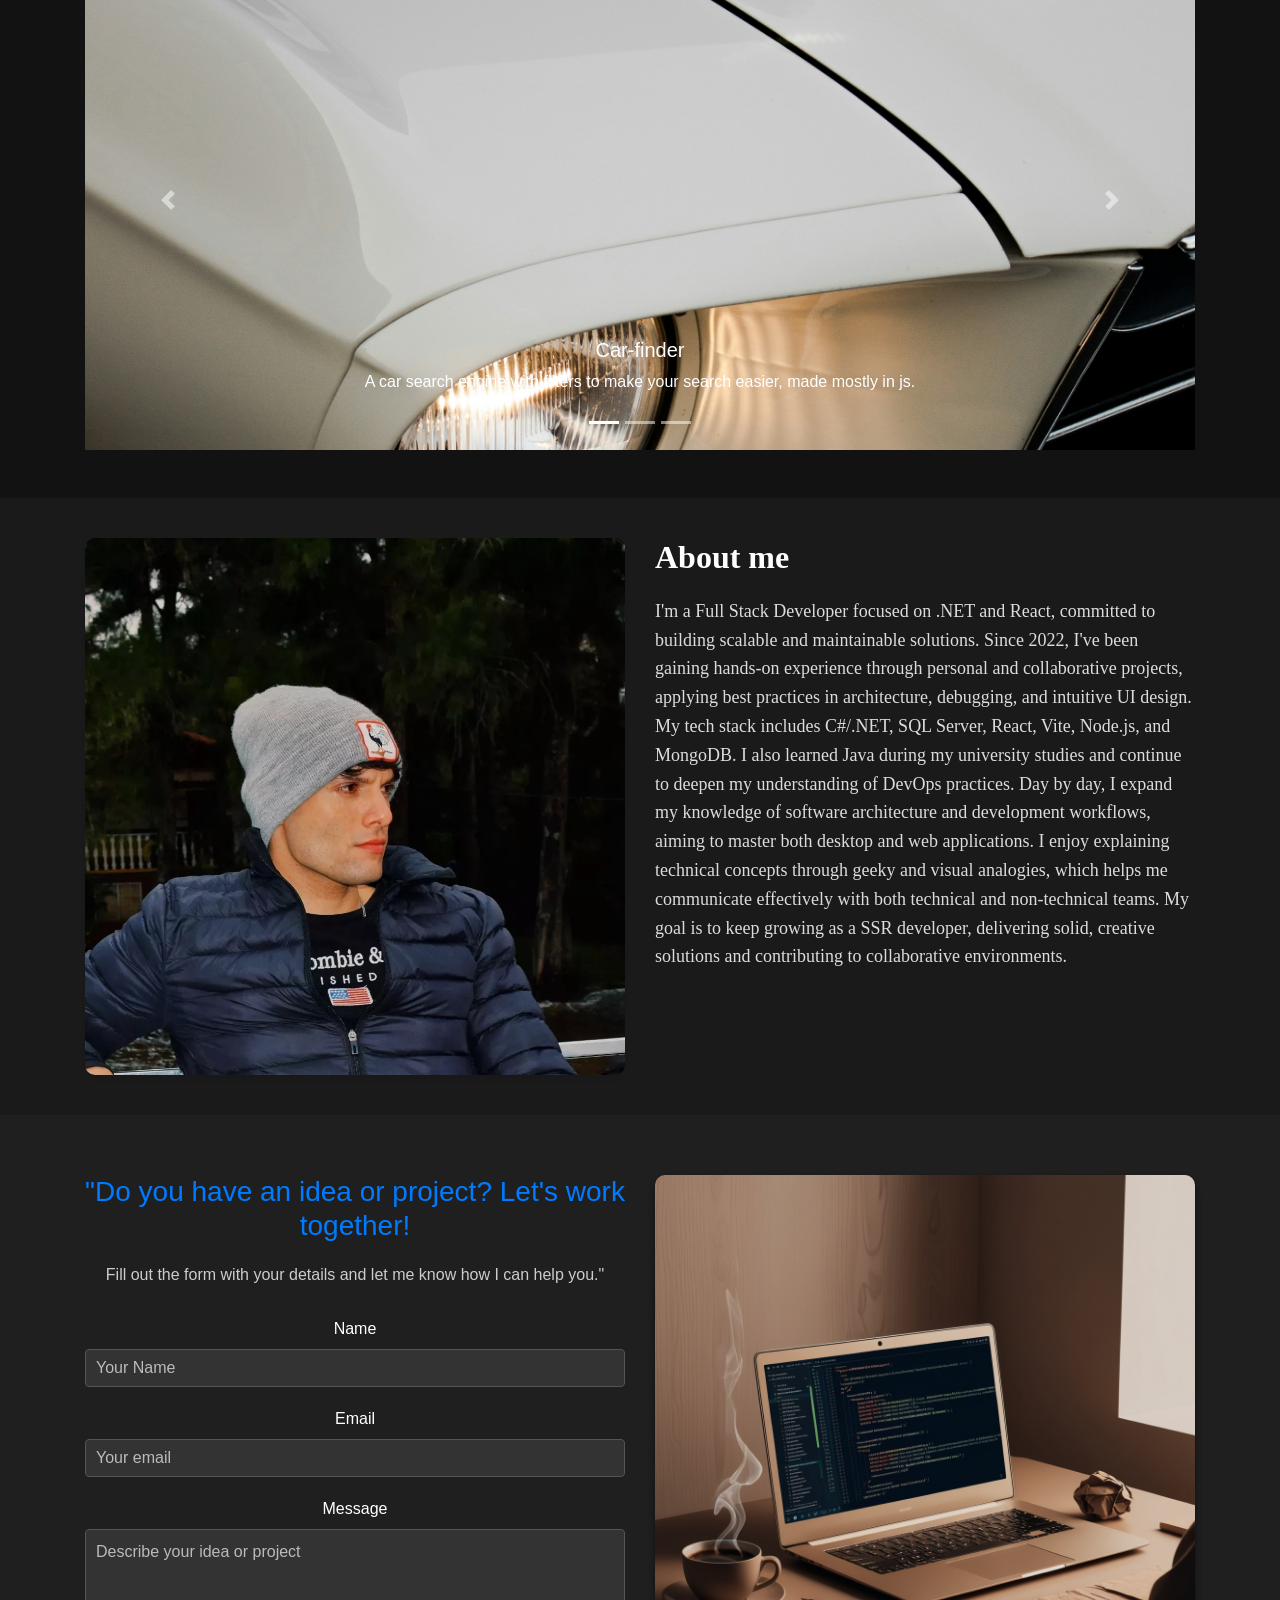
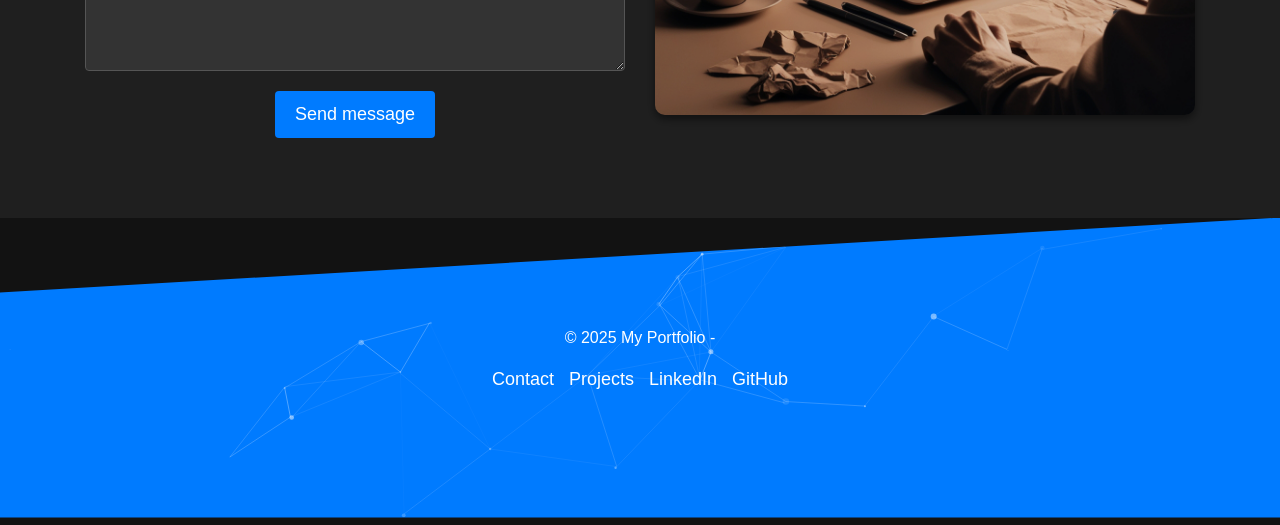
==== commit 9915f848: "feat: actualizar layout de proyectos, imagenes y descripciones" ====
--- a/index.html
+++ b/index.html
@@ -1,5 +1,6 @@
 <!DOCTYPE html>
 <html lang="en">
+
 <head>
     <meta charset="UTF-8">
     <meta name="viewport" content="width=device-width, initial-scale=1.0">
@@ -9,9 +10,10 @@
     <link rel="stylesheet" href="https://cdnjs.cloudflare.com/ajax/libs/font-awesome/5.15.4/css/all.min.css">
     <link href="https://fonts.googleapis.com/css2?family=Poppins:wght@400;600&display=swap" rel="stylesheet">
 
-    
+
 
 </head>
+
 <body>
 
     <div class="toast" id="welcomeToast" style="position: absolute; top: 20px; right: 20px;" data-delay="5000">
@@ -21,28 +23,28 @@
 
 
             <button type="button" class="ml-2 mb-1 close" data-dismiss="toast" aria-label="Close">
-                <span  aria-hidden="true">&times;</span>
+                <span aria-hidden="true">&times;</span>
             </button>
         </div>
         <div class="typewriter" class="toast-body">
             Hi, Welcome to my portfolio!
         </div>
     </div>
-    
-
-<!-- Main Banner -->
-<header class="hero-section">
-    <!-- Contenedor de partículas -->
-    <div id="particles-js" ></div>
-
-    <!-- Contenido principal -->
-    <div class="container text-center text-white">
-        <h1 class="hero-title animate-text">Welcome to My Projects</h1>
-        <p class="hero-subtitle">Explore my work as a web developer</p>
-    </div>
-</header>
-
-    
+
+
+    <!-- Main Banner -->
+    <header class="hero-section">
+        <!-- Contenedor de partículas -->
+        <div id="particles-js"></div>
+
+        <!-- Contenido principal -->
+        <div class="container text-center text-white">
+            <h1 class="hero-title animate-text">Welcome to My Projects</h1>
+            <p class="hero-subtitle">Explore my work as a web developer</p>
+        </div>
+    </header>
+
+
     <!-- Project Cards -->
     <section class="projects-section py-5">
         <div class="container">
@@ -53,8 +55,10 @@
                         <img src="img/muestra-p1.png" class="card-img-top" alt="Project 1">
                         <div class="card-body">
                             <h5 class="card-title">Ls-Muebles</h5>
-                            <p class="card-text">A website for a furniture store, showcasing products and allowing customers to make online orders.</p>
-                            <a href="https://lautarosnchz.github.io/ls-Muebles/" class="btn btn-primary" target="_blank">View</a>
+                            <p class="card-text">A website for a furniture store, showcasing products and allowing
+                                customers to make online orders.</p>
+                            <a href="https://lautarosnchz.github.io/ls-Muebles/" class="btn btn-primary"
+                                target="_blank">View</a>
                         </div>
                     </div>
                 </div>
@@ -64,8 +68,10 @@
                         <img src="img/muestra-p2.png" class="card-img-top" alt="Project 2">
                         <div class="card-body">
                             <h5 class="card-title">E-Wallet</h5>
-                            <p class="card-text">A virtual wallet platform that facilitates secure payments through mobile devices. <br>📱</p>
-                            <a href="https://lautarosnchz.github.io/Digital_Wallet/" class="btn btn-primary" target="_blank">View</a>
+                            <p class="card-text">A virtual wallet platform that facilitates secure payments through
+                                mobile devices. <br>📱</p>
+                            <a href="https://lautarosnchz.github.io/Digital_Wallet/" class="btn btn-primary"
+                                target="_blank">View</a>
                         </div>
                     </div>
                 </div>
@@ -75,56 +81,67 @@
                         <img src="img/muestra-p3.png" class="card-img-top" alt="Project 3">
                         <div class="card-body">
                             <h5 class="card-title">Big Milas</h5>
-                            <p class="card-text">A restaurant website specializing in "milanesas," featuring the menu and an option to place online orders.</p>
-                            <a href="https://lautarosnchz.github.io/Big-Milas/" class="btn btn-primary" target="_blank">View</a>
-                        </div>
-                    </div>
-                </div>
-
-                                <!-- Card 4 -->
+                            <p class="card-text">A restaurant website specializing in "milanesas," featuring the menu
+                                and an option to place online orders.</p>
+                            <a href="https://lautarosnchz.github.io/Big-Milas/" class="btn btn-primary"
+                                target="_blank">View</a>
+                        </div>
+                    </div>
+                </div>
+
+                <!-- Card 4 -->
                 <div class="col-lg-3 col-md-6 mb-4">
                     <div class="card">
                         <img src="img/nodejs-img.jpg" class="card-img-top" alt="Backend Projects">
                         <div class="card-body">
                             <h5 class="card-title">Backend </h5>
-                            <p class="card-text">API Restful Built using Node.js and Express, tested with Postman, and connected to MongoDB.</p>
-                            <a href="https://github.com/LautaroSnchz/APIrestful-red-social" class="btn btn-primary" target="_blank">View</a>
-                        </div>
-                    </div>
-                </div>
-
-                    <!-- Card 5 -->
-                <div class="col-lg-3 col-md-6 mb-4">
-                    <div class="card">
-                        <img src="img/Flux_Dev_a_programming_themed_image_with_a_dark_blue_backgroun_0.jpg" class="card-img-top" alt="Project 1">
+                            <p class="card-text">API Restful Built using Node.js and Express, tested with Postman, and
+                                connected to MongoDB.</p>
+                            <a href="https://github.com/LautaroSnchz/APIrestful-red-social" class="btn btn-primary"
+                                target="_blank">View</a>
+                        </div>
+                    </div>
+                </div>
+
+                <!-- Card 5 -->
+                <div class="col-lg-3 col-md-6 mb-4">
+                    <div class="card">
+                        <img src="img/Flux_Dev_a_programming_themed_image_with_a_dark_blue_backgroun_0.jpg"
+                            class="card-img-top" alt="Project 1">
                         <div class="card-body">
                             <h5 class="card-title">Conexión C#.net con SQL</h5>
-                            <p class="card-text">Windows Form App with SQL Integration – User Data Capture & Validation.</p>
-                            <a href="https://github.com/LautaroSnchz/.net-WinForm" class="btn btn-primary" target="_blank">View</a>
-                        </div>
-                    </div>
-                </div>
-
-                                    <!-- Card 6 -->
+                            <p class="card-text">Windows Form App with SQL Integration – User Data Capture & Validation.
+                            </p>
+                            <a href="https://github.com/LautaroSnchz/.net-WinForm" class="btn btn-primary"
+                                target="_blank">View</a>
+                        </div>
+                    </div>
+                </div>
+
+                <!-- Card 6 -->
                 <div class="col-lg-3 col-md-6 mb-4">
                     <div class="card">
                         <img src="img/what-is-java.webp" class="card-img-top" alt="Project 1">
                         <div class="card-body">
                             <h5 class="card-title">App de escritorio modelo MVC ventas de TV.</h5>
                             <p class="card-text">Java Desktop App – TV Sales Management System</p>
-                            <a href="https://github.com/LautaroSnchz/SistemaVentaTelevisores" class="btn btn-primary" target="_blank">View</a>
-                        </div>
-                    </div>
-                </div>
-
-<!-- Card 7 -->
+                            <a href="https://github.com/LautaroSnchz/SistemaVentaTelevisores" class="btn btn-primary"
+                                target="_blank">View</a>
+                        </div>
+                    </div>
+                </div>
+
+                <!-- Card 7 -->
                 <div class="col-lg-3 col-md-6 mb-4">
                     <div class="card">
                         <img src="img/gamer-zone.png" class="card-img-top" alt="Project 1">
                         <div class="card-body">
-                            <h5 class="card-title">Gamer Zone</h5>
-                            <p class="card-text">E-commerce gaming laptops in React with dynamic shopping cart, and local persistence.</p>
-                            <a href="https://gamer-zone-bipw.vercel.app/" class="btn btn-primary" target="_blank">View</a>
+                            <h5 class="card-title">Zona Gamer</h5>
+                            <p class="card-text">Gaming laptop E-commerce platform featuring integrated latest gaming
+                                news via API.</p><br>
+
+                            <a href="https://gamer-zone-bipw.vercel.app/" class="btn btn-primary"
+                                target="_blank">View</a>
                         </div>
                     </div>
                 </div>
@@ -132,157 +149,177 @@
                 <!-- Card 8 -->
                 <div class="col-lg-3 col-md-6 mb-4">
                     <div class="card">
-                        <img src="img/nosotros-laptopwallpaper.jpg" class="card-img-top" alt="Project 1">
-                        <div class="card-body">
-                            <h5 class="card-title">Ls-Computer</h5>
-                            <p class="card-text">E-Commerce specialized in laptops.<br>
-                            <br><br></p>
-                            <a href="https://lautarosnchz.github.io/Ls-insumos-informarticos" class="btn btn-primary" target="_blank">View</a>
-                        </div>
-                    </div>
-                </div>
-
-
-
-
-
-
-
-</div>
+                        <img src="img/banner-vet-care.png" class="card-img-top" alt="Project 8">
+                        <div class="card-body">
+                            <h5 class="card-title">Administrator Appointments</h5>
+                            <p class="card-text">Appointment manager for veterinary.<br><br>
+
+                            </p>
+                            <a href="https://administrador-citas-eight.vercel.app/" class="btn btn-primary"
+                                target="_blank">View</a>
+                        </div>
+                    </div>
+                </div>
+
+
+
 
 
 
 
             </div>
-        </div>
-    </div>  
-    </section>
-
-        <!-- Carousel Section -->
-        <section class="carousel-section py-5">
-            <div class="container">
-                <h2 class="text-center mb-4">Some Projects</h2>
-<div id="projectsCarousel" class="carousel slide" data-ride="carousel" data-interval="3000">                    <ol class="carousel-indicators">
-                        <li data-target="#projectsCarousel" data-slide-to="0" class="active"></li>
-                        <li data-target="#projectsCarousel" data-slide-to="1"></li>
-                        <li data-target="#projectsCarousel" data-slide-to="2"></li>
-                    </ol>
-                    <div class="carousel-inner">
-
-                        <!-- Carousel Item 1 -->
-                        <div class="carousel-item active">
-                            <a href="https://kion-crm.vercel.app/signin" target="_blank"><img src="img/KionCrm-Banner.png" class="d-block w-100" alt="Featured Project 2"></a>
-                            <div class="carousel-caption d-none d-md-block">
-                                <h5>Kion CRM</h5>
-                                <p>Modular CRM for customer and process management</p>
-                            </div>
-                        </div>
-
-                                                <!-- Carousel Item 2 -->
-                        <div class="carousel-item ">
-                            <a href="https://lautarosnchz.github.io/buscador-autos/" target="_blank"><img src="img/jorgen-hendriksen-5-aK51uc8Q4-unsplash.jpg"d-block w-100" alt="Featured Project 1"></a>
-                            <div class="carousel-caption d-none d-md-block">
-                                <h5>Car-finder</h5>
-                                <p>A car search engine with filters to make your search easier, made mostly in js.</p>
-                            </div>
-                        </div>
-
-                        <!-- Carousel Item 3 -->
-                        <div class="carousel-item">
-                            <a href="https://administrador-citas-eight.vercel.app/" target="_blank"><img src="img/wallpaper_for_a_veterinar_0.jpg" class="d-block w-100" alt="Featured Project 3"></a>
-                            <div class="carousel-caption d-none d-md-block">
-                                <h5>Administrator Appointments</h5>
-                                <p>Appointment manager for veterinary</p>
-                            </div>
-                        </div>
-                    </div>
-                    <a class="carousel-control-prev" href="#projectsCarousel" role="button" data-slide="prev">
-                        <span class="carousel-control-prev-icon" aria-hidden="true"></span>
-                        <span class="sr-only">Previous</span>
-                    </a>
-                    <a class="carousel-control-next" href="#projectsCarousel" role="button" data-slide="next">
-                        <span class="carousel-control-next-icon" aria-hidden="true"></span>
-                        <span class="sr-only">Next</span>
-                    </a>
-                </div>
+
+
+
+
+        </div>
+        </div>
+        </div>
+    </section>
+
+    <!-- Carousel Section -->
+    <section class="carousel-section py-5">
+        <div class="container">
+            <h2 class="text-center mb-4">Some Projects</h2>
+            <div id="projectsCarousel" class="carousel slide" data-ride="carousel">
+                <ol class="carousel-indicators">
+                    <li data-target="#projectsCarousel" data-slide-to="0" class="active"></li>
+                    <li data-target="#projectsCarousel" data-slide-to="1"></li>
+                    <li data-target="#projectsCarousel" data-slide-to="2"></li>
+                </ol>
+                <div class="carousel-inner">
+
+                    <!-- Carousel Item 1 -->
+                    <div class="carousel-item">
+                        <a href="https://kion-crm.vercel.app/signin" target="_blank"><img src="img/KionCrm-Banner.png"
+                                class="d-block w-100" alt="Featured Project 2"></a>
+                        <div class="carousel-caption d-none d-md-block">
+                            <h5>Kion CRM</h5>
+                            <p>Modular CRM for customer and process management</p>
+                        </div>
+                    </div>
+
+                    <!-- Carousel Item 2 -->
+                    <div class="carousel-item active">
+                        <a href="https://lautarosnchz.github.io/buscador-autos/" target="_blank"><img
+                                src="img/jorgen-hendriksen-5-aK51uc8Q4-unsplash.jpg" d-block w-100"
+                                alt="Featured Project 1"></a>
+                        <div class="carousel-caption d-none d-md-block">
+                            <h5>Car-finder</h5>
+                            <p>A car search engine with filters to make your search easier, made mostly in js.</p>
+                        </div>
+                    </div>
+                    <!-- Carousel Item 3 -->
+                    <div class="carousel-item">
+                        <a href="https://lautarosnchz.github.io/Ls-insumos-informarticos" target="_blank"><img
+                                src="img/nosotros-laptopwallpaper.jpg" class="d-block w-100"
+                                alt="Featured Project 3"></a>
+                        <div class="carousel-caption d-none d-md-block">
+                            <h5>Ls Insumos</h5>
+                            <p>E-Commerce specialized in laptops.</p>
+                        </div>
+                    </div>
+                </div>
+                <a class="carousel-control-prev" href="#projectsCarousel" role="button" data-slide="prev">
+                    <span class="carousel-control-prev-icon" aria-hidden="true"></span>
+                    <span class="sr-only">Previous</span>
+                </a>
+                <a class="carousel-control-next" href="#projectsCarousel" role="button" data-slide="next">
+                    <span class="carousel-control-next-icon" aria-hidden="true"></span>
+                    <span class="sr-only">Next</span>
+                </a>
             </div>
-        </section>
-        <section class="about-me-section">
-            <div class="container">
-                <div class="row">
-                    <!-- Imagen -->
-                    <div class="col-md-6 about-image">
-                        <img src="img/ls-dev.jpeg" alt="Mi foto" class="img-fluid">
-                    </div>
-                    <!-- Texto -->
-                    <div class="col-md-6 about-text">
-                        <h2>About me</h2>
-                        <p>
-                            I'm a Full Stack Developer focused on .NET and React, committed to building scalable and maintainable solutions. Since 2022, I've been gaining hands-on experience through personal and collaborative projects, applying best practices in architecture, debugging, and intuitive UI design.
-                            My tech stack includes C#/.NET, SQL Server, React, Vite, Node.js, and MongoDB. I also learned Java during my university studies and continue to deepen my understanding of DevOps practices. Day by day, I expand my knowledge of software architecture and development workflows, aiming to master both desktop and web applications.
-                            I enjoy explaining technical concepts through geeky and visual analogies, which helps me communicate effectively with both technical and non-technical teams. My goal is to keep growing as a SSR developer, delivering solid, creative solutions and contributing to collaborative environments.
-                        </p>
-                    </div>
+        </div>
+    </section>
+    <section class="about-me-section">
+        <div class="container">
+            <div class="row">
+                <!-- Imagen -->
+                <div class="col-md-6 about-image">
+                    <img src="img/ls-dev.jpeg" alt="Mi foto" class="img-fluid">
+                </div>
+                <!-- Texto -->
+                <div class="col-md-6 about-text">
+                    <h2>About me</h2>
+                    <p>
+                        I'm a Full Stack Developer focused on .NET and React, committed to building scalable and
+                        maintainable solutions. Since 2022, I've been gaining hands-on experience through personal and
+                        collaborative projects, applying best practices in architecture, debugging, and intuitive UI
+                        design.
+                        My tech stack includes C#/.NET, SQL Server, React, Vite, Node.js, and MongoDB. I also learned
+                        Java during my university studies and continue to deepen my understanding of DevOps practices.
+                        Day by day, I expand my knowledge of software architecture and development workflows, aiming to
+                        master both desktop and web applications.
+                        I enjoy explaining technical concepts through geeky and visual analogies, which helps me
+                        communicate effectively with both technical and non-technical teams. My goal is to keep growing
+                        as a SSR developer, delivering solid, creative solutions and contributing to collaborative
+                        environments.
+                    </p>
                 </div>
             </div>
-        </section>
-        <section  class="contact-section">
-            <div   class="container">
-                <div  class="row">
-                    <!-- Formulario -->
-                    <div class="col-md-6 contact-form">
-                        <h2>"Do you have an idea or project? Let's work together!</h2>
-                        <p>Fill out the form with your details and let me know how I can help you."</p>
-                        <form action="#" method="POST">
-                            <div class="form-group">
-                                <label for="name">Name</label>
-                                <input type="text" id="name" name="name" class="form-control" placeholder="Your Name" required>
-                            </div>
-                            <div class="form-group">
-                                <label for="email">Email</label>
-                                <input type="email" id="email" name="email" class="form-control" placeholder="Your email" required>
-                            </div>
-                            <div class="form-group">
-                                <label for="message">Message</label>
-                                <textarea id="message" name="message" class="form-control" rows="5" placeholder="Describe your idea or project" required></textarea>
-                            </div>
-                            <button type="submit" class="btn btn-primary">Send message</button>
-                        </form>
-                    </div>
-                    <!-- Imagen -->
-                    <div class="col-md-6 contact-image">
-                        <img src="img/cowork.jpg" alt="Let's work together" class="img-fluid";">
-                    </div>
+        </div>
+    </section>
+    <section class="contact-section">
+        <div class="container">
+            <div class="row">
+                <!-- Formulario -->
+                <div class="col-md-6 contact-form">
+                    <h2>"Do you have an idea or project? Let's work together!</h2>
+                    <p>Fill out the form with your details and let me know how I can help you."</p>
+                    <form action="#" method="POST">
+                        <div class="form-group">
+                            <label for="name">Name</label>
+                            <input type="text" id="name" name="name" class="form-control" placeholder="Your Name"
+                                required>
+                        </div>
+                        <div class="form-group">
+                            <label for="email">Email</label>
+                            <input type="email" id="email" name="email" class="form-control" placeholder="Your email"
+                                required>
+                        </div>
+                        <div class="form-group">
+                            <label for="message">Message</label>
+                            <textarea id="message" name="message" class="form-control" rows="5"
+                                placeholder="Describe your idea or project" required></textarea>
+                        </div>
+                        <button type="submit" class="btn btn-primary">Send message</button>
+                    </form>
+                </div>
+                <!-- Imagen -->
+                <div class="col-md-6 contact-image">
+                    <img src="img/cowork.jpg" alt="Let's work together" class="img-fluid" ;">
                 </div>
             </div>
-        </section>
-        
-        
-<!-- Diagonal Section -->
-<section class="diagonal-section">
-    <div class="footer-content">
-        <footer>
-            
-            <div id="particles-footer"></div>
-            
-            <p>&copy; 2025 My Portfolio - </p>
-            <ul class="footer-links">
-                <li><a href="https://wa.me/543492629151">Contact</a></li>
-                <li><a href="#">Projects</a></li>
-                <li><a href="https://www.linkedin.com/in/lautaro-s%C3%A0nchez-/">LinkedIn</a></li>
-                <li><a href="https://github.com/LautaroSnchz">GitHub</a></li>
-            </ul>
-        </footer>
-    </div>
-</section>
-
-        
-
-        
-    <script src="particles.js-master/particles.js-master/particles.js" ></script>    
+        </div>
+    </section>
+
+
+    <!-- Diagonal Section -->
+    <section class="diagonal-section">
+        <div class="footer-content">
+            <footer>
+
+                <div id="particles-footer"></div>
+
+                <p>&copy; 2025 My Portfolio - </p>
+                <ul class="footer-links">
+                    <li><a href="https://wa.me/543492629151">Contact</a></li>
+                    <li><a href="#">Projects</a></li>
+                    <li><a href="https://www.linkedin.com/in/lautaro-s%C3%A0nchez-/">LinkedIn</a></li>
+                    <li><a href="https://github.com/LautaroSnchz">GitHub</a></li>
+                </ul>
+            </footer>
+        </div>
+    </section>
+
+
+
+
+    <script src="particles.js-master/particles.js-master/particles.js"></script>
     <script src="https://code.jquery.com/jquery-3.5.1.slim.min.js"></script>
     <script src="https://cdn.jsdelivr.net/npm/@popperjs/core@2.5.2/dist/umd/popper.min.js"></script>
     <script src="https://stackpath.bootstrapcdn.com/bootstrap/4.5.2/js/bootstrap.min.js"></script>
     <script src="index.js"></script>
 </body>
-</html>
+
+</html>
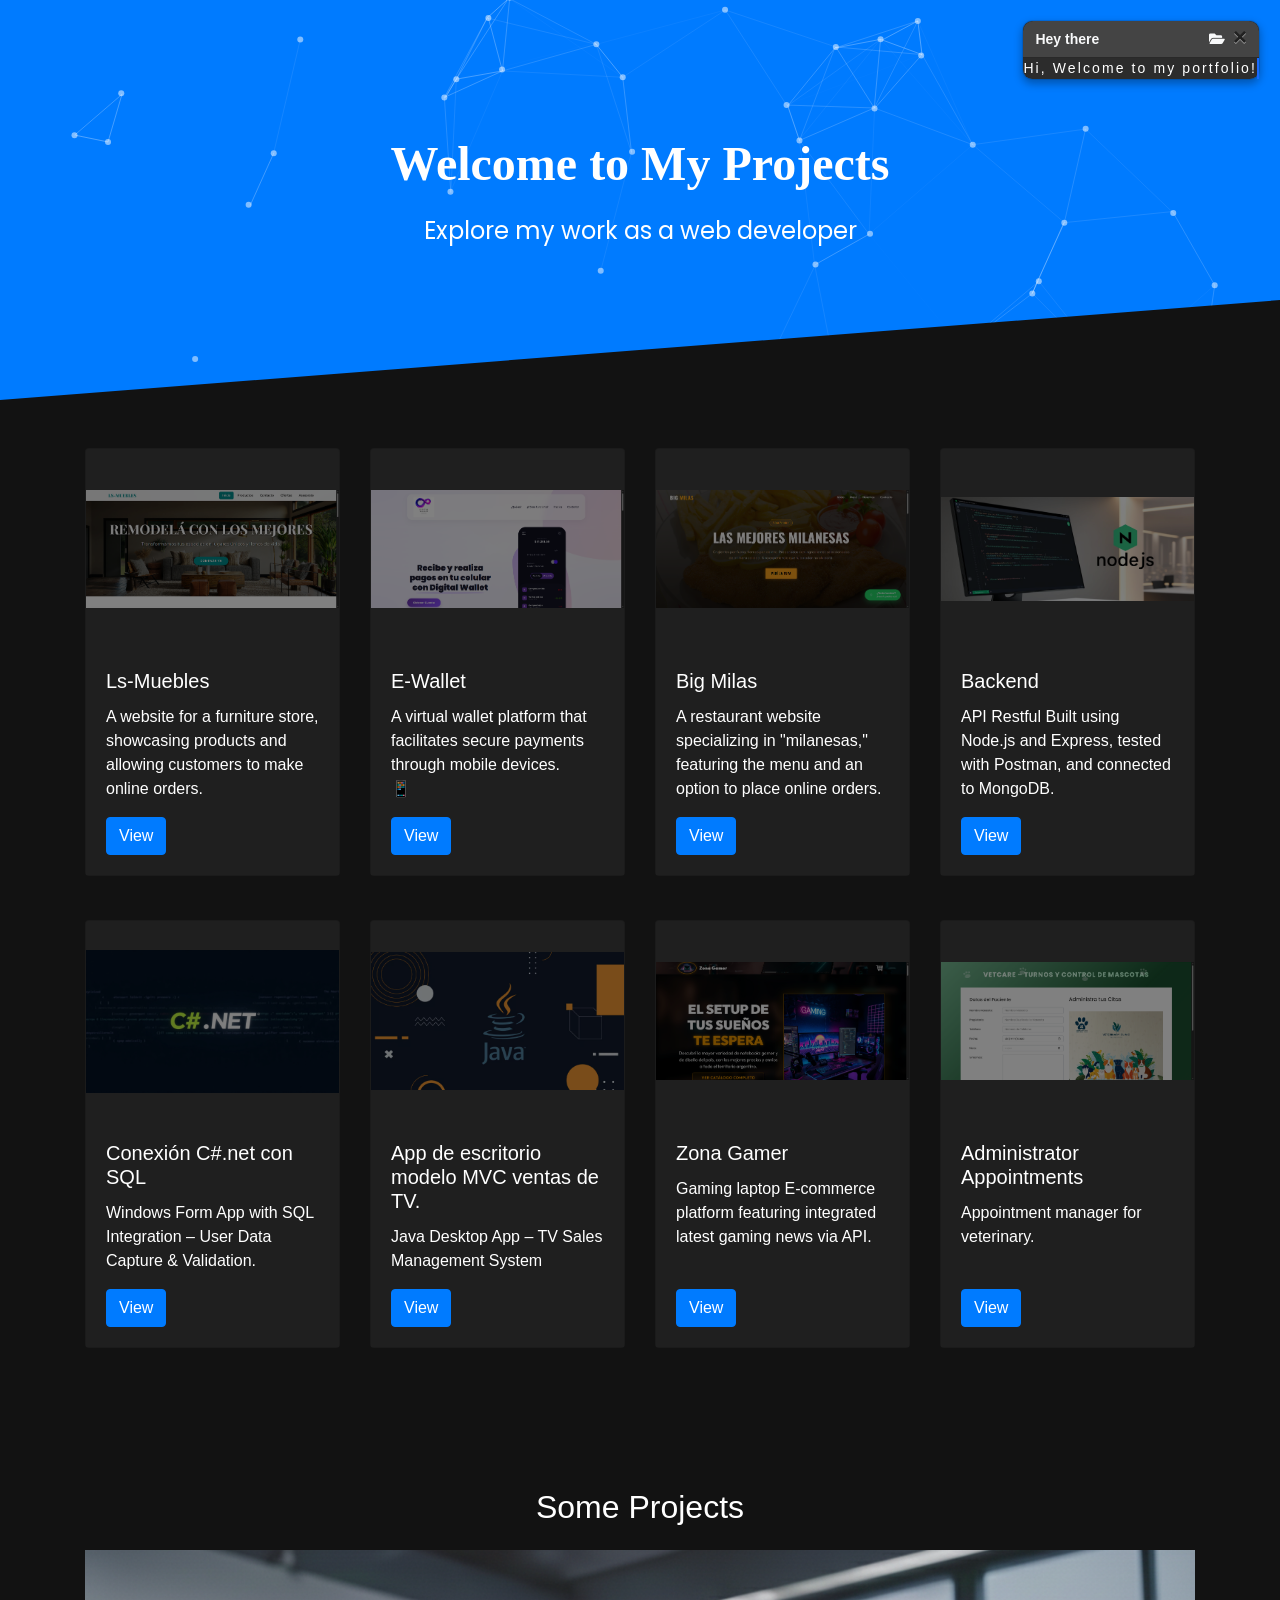
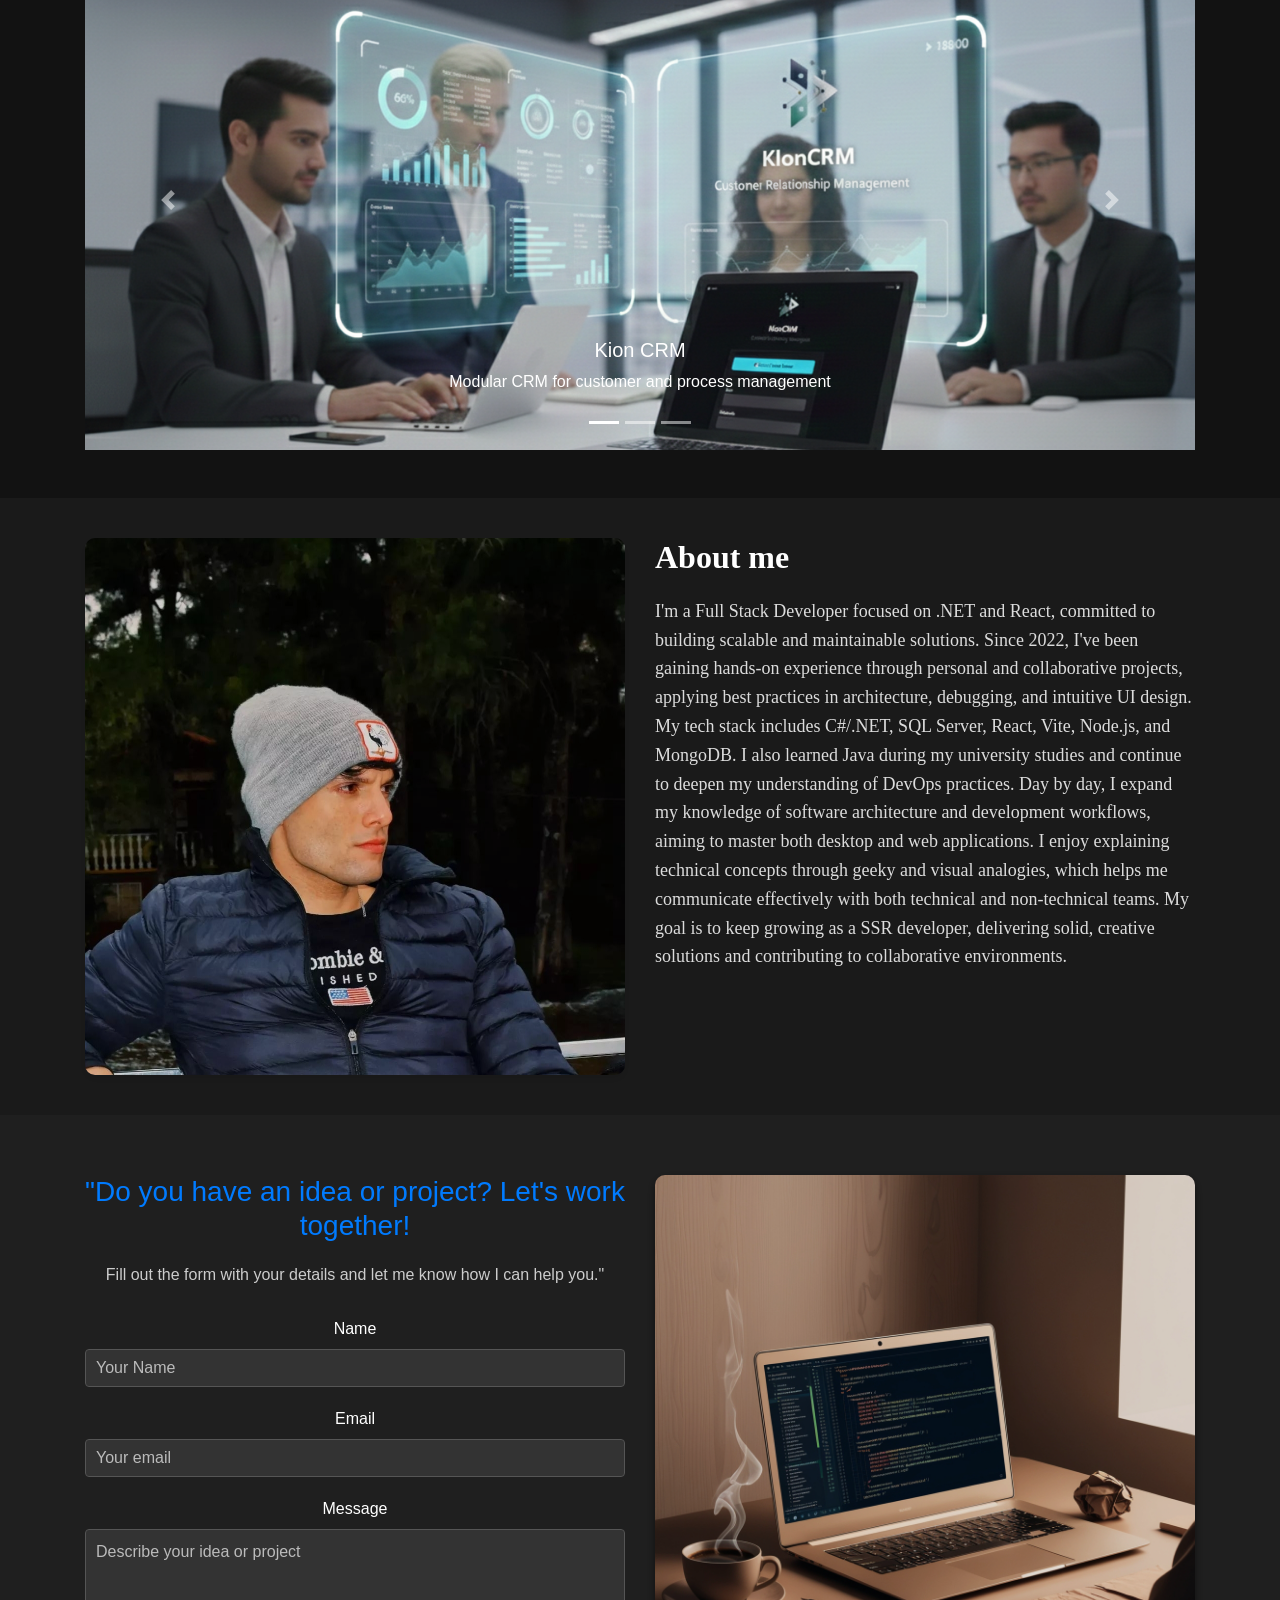
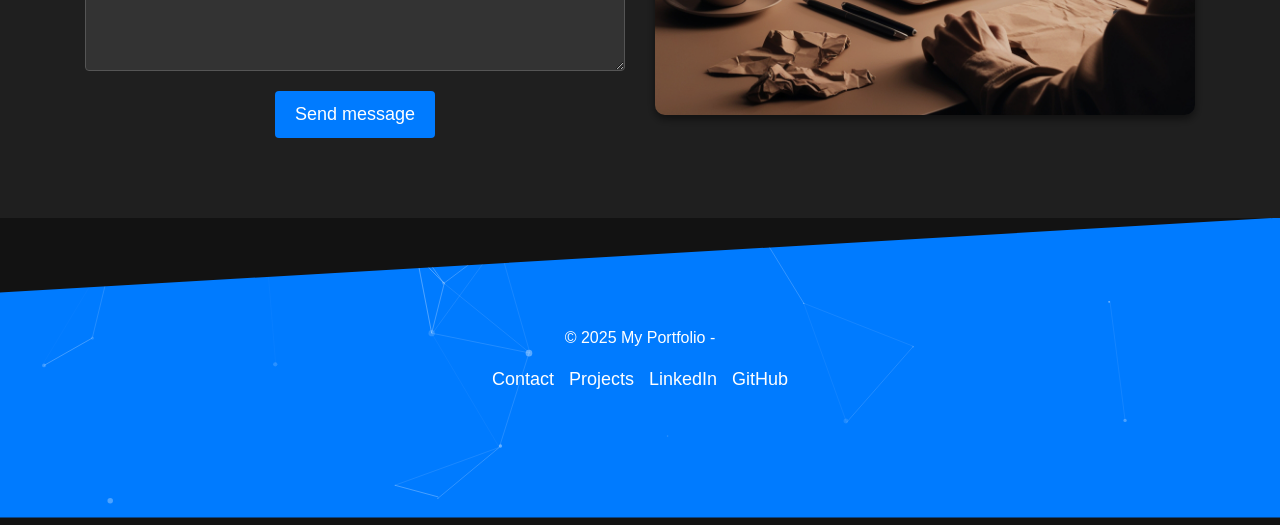
==== commit 524367a5: "feat: resolve merge conflicts and update project cards" ====
--- a/index.html
+++ b/index.html
@@ -181,7 +181,7 @@
     <section class="carousel-section py-5">
         <div class="container">
             <h2 class="text-center mb-4">Some Projects</h2>
-            <div id="projectsCarousel" class="carousel slide" data-ride="carousel">
+            <div id="projectsCarousel" class="carousel slide" data-ride="carousel" data-interval="3000">
                 <ol class="carousel-indicators">
                     <li data-target="#projectsCarousel" data-slide-to="0" class="active"></li>
                     <li data-target="#projectsCarousel" data-slide-to="1"></li>
@@ -190,7 +190,7 @@
                 <div class="carousel-inner">
 
                     <!-- Carousel Item 1 -->
-                    <div class="carousel-item">
+                    <div class="carousel-item active">
                         <a href="https://kion-crm.vercel.app/signin" target="_blank"><img src="img/KionCrm-Banner.png"
                                 class="d-block w-100" alt="Featured Project 2"></a>
                         <div class="carousel-caption d-none d-md-block">
@@ -200,15 +200,16 @@
                     </div>
 
                     <!-- Carousel Item 2 -->
-                    <div class="carousel-item active">
+                    <div class="carousel-item">
                         <a href="https://lautarosnchz.github.io/buscador-autos/" target="_blank"><img
-                                src="img/jorgen-hendriksen-5-aK51uc8Q4-unsplash.jpg" d-block w-100"
+                                src="img/jorgen-hendriksen-5-aK51uc8Q4-unsplash.jpg" class="d-block w-100"
                                 alt="Featured Project 1"></a>
                         <div class="carousel-caption d-none d-md-block">
                             <h5>Car-finder</h5>
                             <p>A car search engine with filters to make your search easier, made mostly in js.</p>
                         </div>
                     </div>
+
                     <!-- Carousel Item 3 -->
                     <div class="carousel-item">
                         <a href="https://lautarosnchz.github.io/Ls-insumos-informarticos" target="_blank"><img
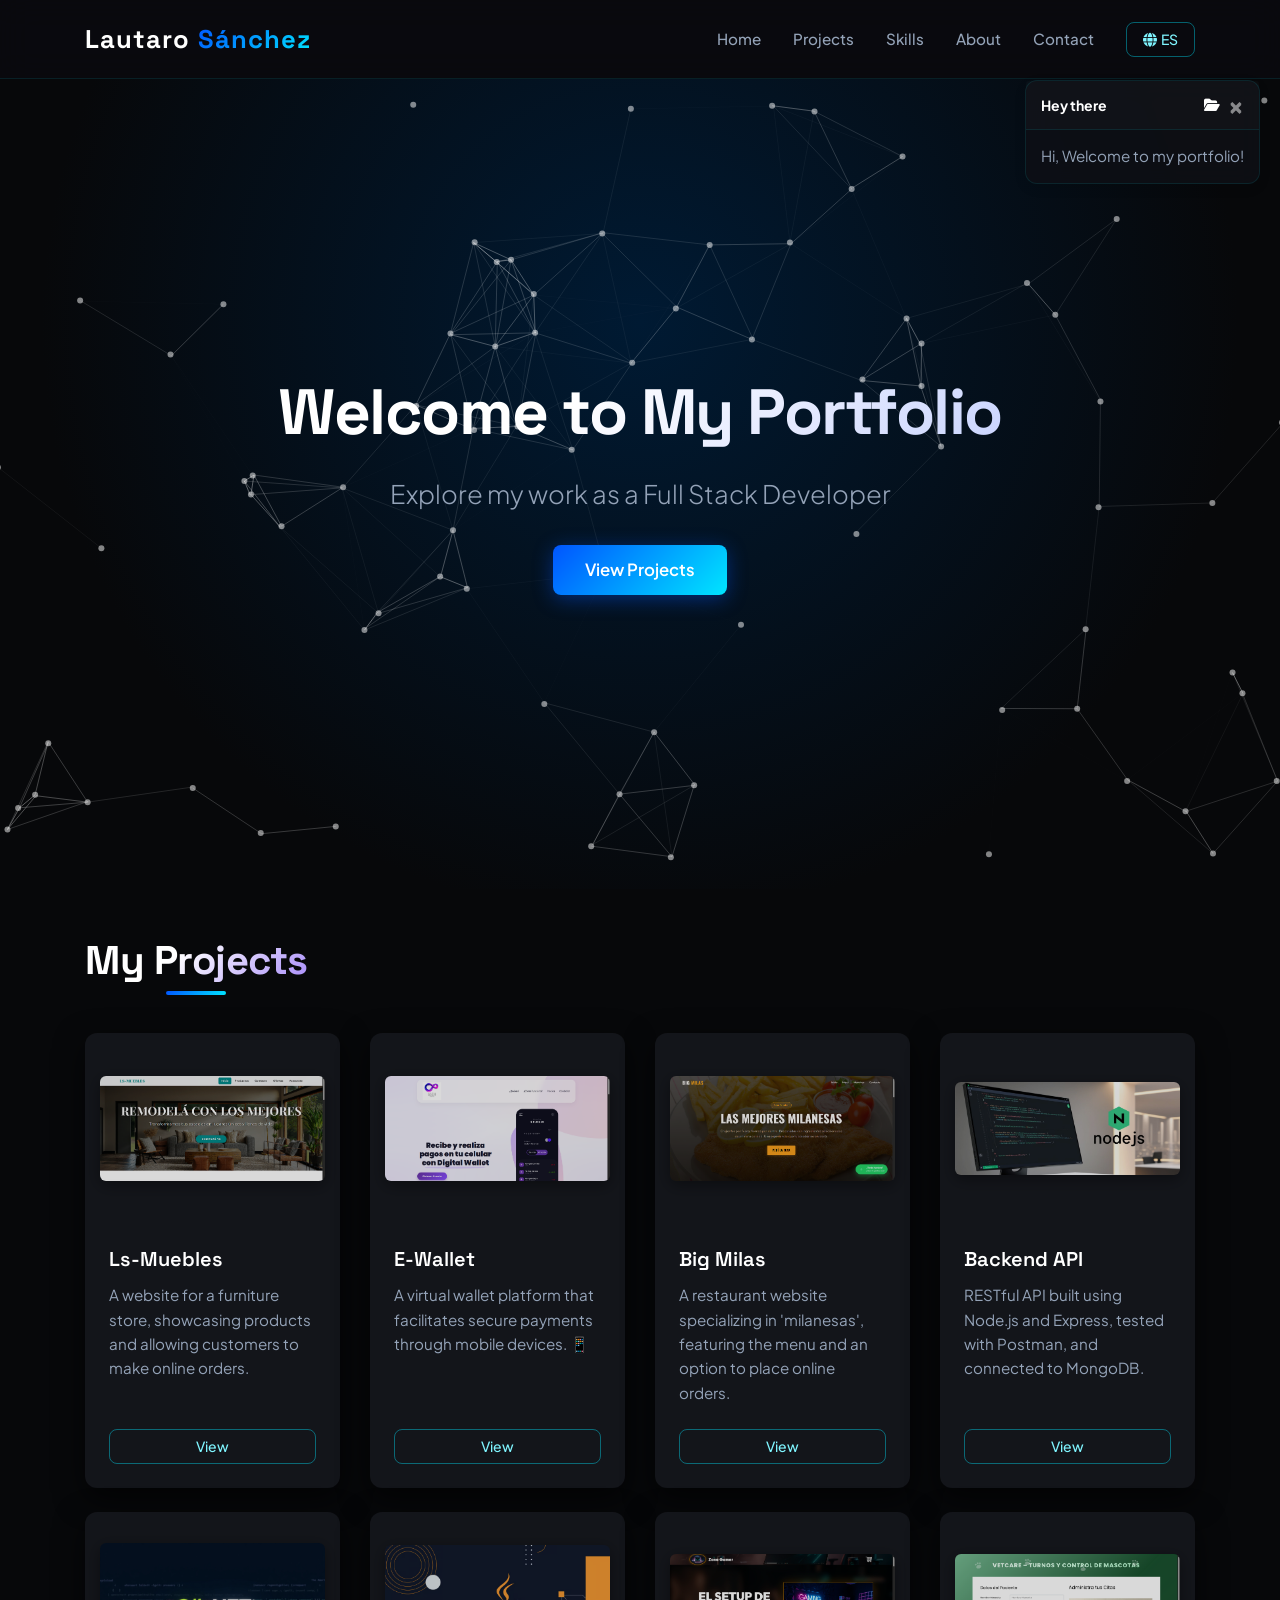
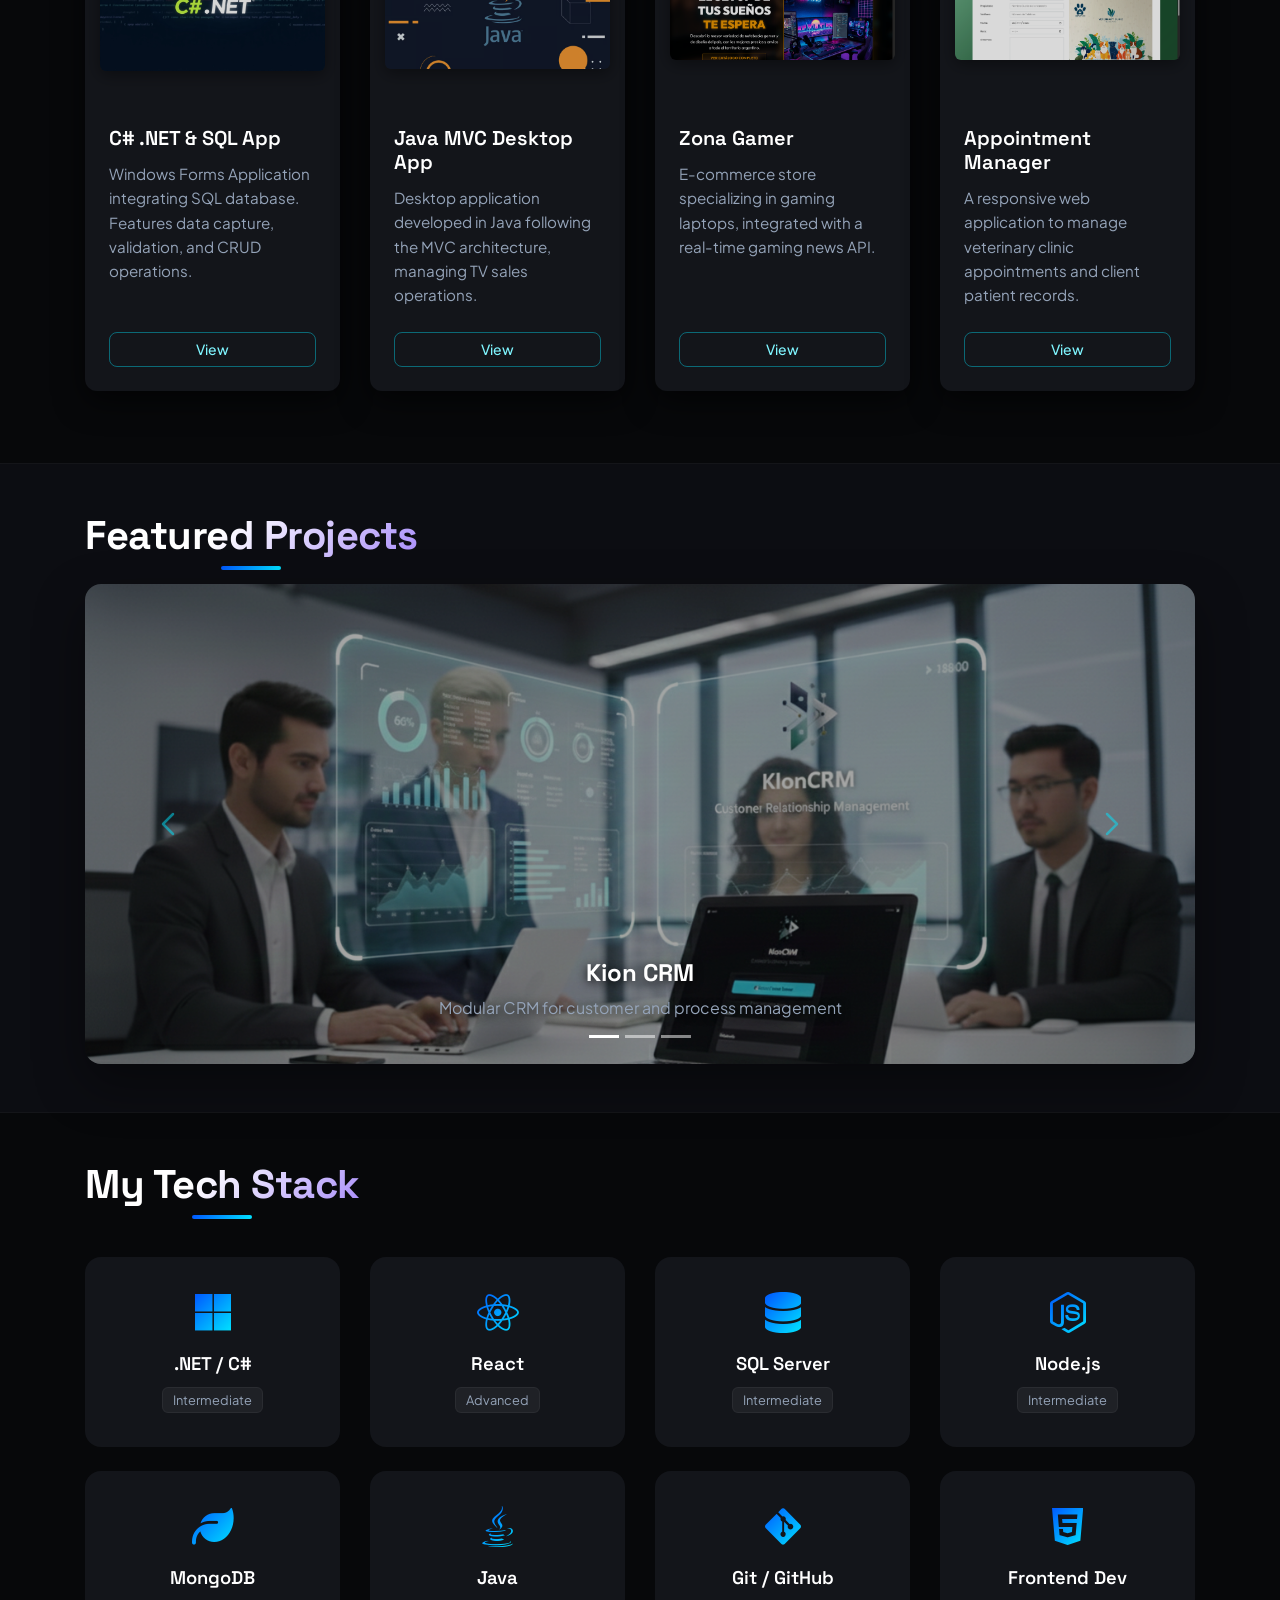
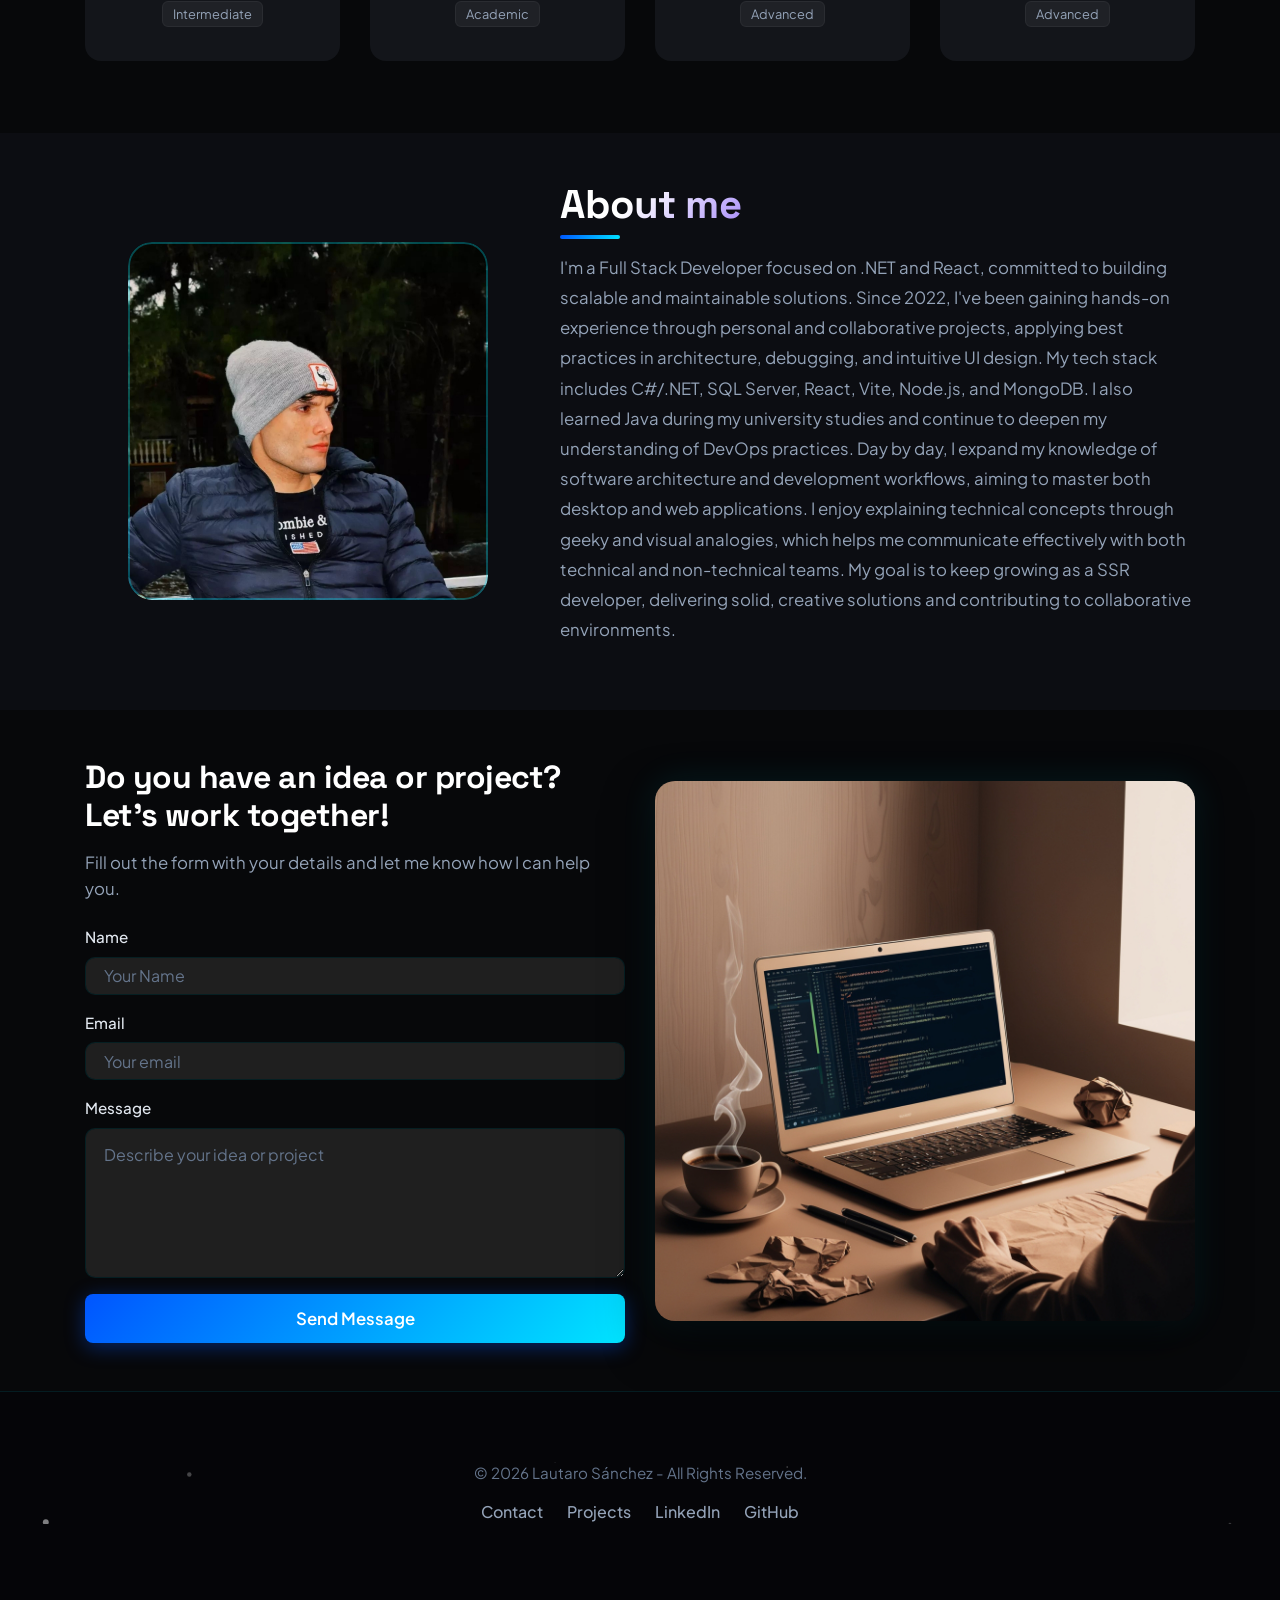
==== commit 8bee68cb: "feat: update portfolio style (borderless cards, transparent image containers) and add gitignore" ====
--- a/index.html
+++ b/index.html
@@ -4,33 +4,62 @@
 <head>
     <meta charset="UTF-8">
     <meta name="viewport" content="width=device-width, initial-scale=1.0">
-    <title>My Projects</title>
+    <title data-en="Lautaro Sánchez | Portfolio" data-es="Lautaro Sánchez | Portafolio">Lautaro Sánchez | Portfolio</title>
     <link rel="stylesheet" href="https://stackpath.bootstrapcdn.com/bootstrap/4.5.2/css/bootstrap.min.css">
     <link rel="stylesheet" href="styles.css">
-    <link rel="stylesheet" href="https://cdnjs.cloudflare.com/ajax/libs/font-awesome/5.15.4/css/all.min.css">
-    <link href="https://fonts.googleapis.com/css2?family=Poppins:wght@400;600&display=swap" rel="stylesheet">
-
-
-
+    <link rel="stylesheet" href="https://cdnjs.cloudflare.com/ajax/libs/font-awesome/6.4.0/css/all.min.css">
+    <link href="https://fonts.googleapis.com/css2?family=Plus+Jakarta+Sans:wght@300;400;500;600;700&family=Space+Grotesk:wght@400;500;600;700;800&display=swap" rel="stylesheet">
 </head>
 
 <body>
 
-    <div class="toast" id="welcomeToast" style="position: absolute; top: 20px; right: 20px;" data-delay="5000">
+    <!-- Sticky Navbar -->
+    <nav class="navbar navbar-expand-lg navbar-dark sticky-top custom-navbar">
+        <div class="container">
+            <a class="navbar-brand font-weight-bold" href="#">Lautaro <span class="text-accent">Sánchez</span></a>
+            <button class="navbar-toggler" type="button" data-toggle="collapse" data-target="#navbarNav" aria-controls="navbarNav" aria-expanded="false" aria-label="Toggle navigation">
+                <span class="navbar-toggler-icon"></span>
+            </button>
+            <div class="collapse navbar-collapse" id="navbarNav">
+                <ul class="navbar-nav ml-auto align-items-center">
+                    <li class="nav-item">
+                        <a class="nav-link" href="#" data-en="Home" data-es="Inicio">Home</a>
+                    </li>
+                    <li class="nav-item">
+                        <a class="nav-link" href="#projects" data-en="Projects" data-es="Proyectos">Projects</a>
+                    </li>
+                    <li class="nav-item">
+                        <a class="nav-link" href="#skills-section" data-en="Skills" data-es="Habilidades">Skills</a>
+                    </li>
+                    <li class="nav-item">
+                        <a class="nav-link" href="#about-me" data-en="About" data-es="Sobre mí">About</a>
+                    </li>
+                    <li class="nav-item">
+                        <a class="nav-link" href="#contact" data-en="Contact" data-es="Contacto">Contact</a>
+                    </li>
+                    <li class="nav-item ml-lg-3 mt-2 mt-lg-0">
+                        <button class="btn btn-outline-accent btn-sm lang-toggle-btn" id="langToggle">
+                            <i class="fas fa-globe mr-1"></i><span id="langText">ES</span>
+                        </button>
+                    </li>
+                </ul>
+            </div>
+        </div>
+    </nav>
+
+    <!-- Welcome Toast -->
+    <div class="toast" id="welcomeToast" style="position: fixed; top: 80px; right: 20px;" data-delay="5000">
         <div class="toast-header">
-            <strong class="mr-auto">Hey there</strong>
-            <i class="fas fa-folder-open"></i>
-
-
-            <button type="button" class="ml-2 mb-1 close" data-dismiss="toast" aria-label="Close">
+            <strong class="mr-auto" data-en="Hey there" data-es="¡Hola!">Hey there</strong>
+            <i class="fas fa-folder-open ml-2"></i>
+            <button type="button" class="ml-2 mb-1 close text-white" data-dismiss="toast" aria-label="Close">
                 <span aria-hidden="true">&times;</span>
             </button>
         </div>
-        <div class="typewriter" class="toast-body">
+        <div class="toast-body typewriter" data-en="Hi, Welcome to my portfolio!" data-es="¡Hola, bienvenido a mi portafolio!">
             Hi, Welcome to my portfolio!
         </div>
     </div>
-
 
     <!-- Main Banner -->
     <header class="hero-section">
@@ -38,150 +67,156 @@
         <div id="particles-js"></div>
 
         <!-- Contenido principal -->
-        <div class="container text-center text-white">
-            <h1 class="hero-title animate-text">Welcome to My Projects</h1>
-            <p class="hero-subtitle">Explore my work as a web developer</p>
+        <div class="container text-center text-white hero-content">
+            <h1 class="hero-title animate-text" data-en="Welcome to My Portfolio" data-es="Bienvenido a mi Portafolio">Welcome to My Portfolio</h1>
+            <p class="hero-subtitle animate-text" data-en="Explore my work as a Full Stack Developer" data-es="Explora mi trabajo como Desarrollador Full Stack">Explore my work as a Full Stack Developer</p>
+            <div class="hero-buttons mt-4 animate-text">
+                <a href="#projects" class="btn btn-gradient btn-lg" data-en="View Projects" data-es="Ver Proyectos">View Projects</a>
+            </div>
         </div>
     </header>
 
-
-    <!-- Project Cards -->
-    <section class="projects-section py-5">
-        <div class="container">
+    <!-- Project Cards Section -->
+    <section id="projects" class="projects-section py-5">
+        <div class="container">
+            <h2 class="section-title text-center mb-5" data-en="My Projects" data-es="Mis Proyectos">My Projects</h2>
             <div class="row">
                 <!-- Card 1 -->
                 <div class="col-lg-3 col-md-6 mb-4">
-                    <div class="card">
-                        <img src="img/muestra-p1.png" class="card-img-top" alt="Project 1">
+                    <div class="card project-card">
+                        <div class="card-img-wrapper">
+                            <img src="img/muestra-p1.png" class="card-img-top" alt="Ls-Muebles">
+                        </div>
                         <div class="card-body">
                             <h5 class="card-title">Ls-Muebles</h5>
-                            <p class="card-text">A website for a furniture store, showcasing products and allowing
-                                customers to make online orders.</p>
-                            <a href="https://lautarosnchz.github.io/ls-Muebles/" class="btn btn-primary"
-                                target="_blank">View</a>
-                        </div>
-                    </div>
-                </div>
+                            <p class="card-text" data-en="A website for a furniture store, showcasing products and allowing customers to make online orders." data-es="Un sitio web para una mueblería, que muestra productos y permite a los clientes realizar pedidos en línea.">
+                                A website for a furniture store, showcasing products and allowing customers to make online orders.
+                            </p>
+                            <a href="https://lautarosnchz.github.io/ls-Muebles/" class="btn btn-outline-accent btn-sm" target="_blank" data-en="View" data-es="Ver">View</a>
+                        </div>
+                    </div>
+                </div>
+
                 <!-- Card 2 -->
                 <div class="col-lg-3 col-md-6 mb-4">
-                    <div class="card">
-                        <img src="img/muestra-p2.png" class="card-img-top" alt="Project 2">
+                    <div class="card project-card">
+                        <div class="card-img-wrapper">
+                            <img src="img/muestra-p2.png" class="card-img-top" alt="E-Wallet">
+                        </div>
                         <div class="card-body">
                             <h5 class="card-title">E-Wallet</h5>
-                            <p class="card-text">A virtual wallet platform that facilitates secure payments through
-                                mobile devices. <br>📱</p>
-                            <a href="https://lautarosnchz.github.io/Digital_Wallet/" class="btn btn-primary"
-                                target="_blank">View</a>
-                        </div>
-                    </div>
-                </div>
+                            <p class="card-text" data-en="A virtual wallet platform that facilitates secure payments through mobile devices. 📱" data-es="Una plataforma de billetera virtual que facilita pagos seguros a través de dispositivos móviles. 📱">
+                                A virtual wallet platform that facilitates secure payments through mobile devices. 📱
+                            </p>
+                            <a href="https://lautarosnchz.github.io/Digital_Wallet/" class="btn btn-outline-accent btn-sm" target="_blank" data-en="View" data-es="Ver">View</a>
+                        </div>
+                    </div>
+                </div>
+
                 <!-- Card 3 -->
                 <div class="col-lg-3 col-md-6 mb-4">
-                    <div class="card">
-                        <img src="img/muestra-p3.png" class="card-img-top" alt="Project 3">
+                    <div class="card project-card">
+                        <div class="card-img-wrapper">
+                            <img src="img/muestra-p3.png" class="card-img-top" alt="Big Milas">
+                        </div>
                         <div class="card-body">
                             <h5 class="card-title">Big Milas</h5>
-                            <p class="card-text">A restaurant website specializing in "milanesas," featuring the menu
-                                and an option to place online orders.</p>
-                            <a href="https://lautarosnchz.github.io/Big-Milas/" class="btn btn-primary"
-                                target="_blank">View</a>
+                            <p class="card-text" data-en="A restaurant website specializing in 'milanesas', featuring the menu and an option to place online orders." data-es="Un sitio web de restaurante especializado en milanesas, que incluye menú y opción de pedidos en línea.">
+                                A restaurant website specializing in "milanesas," featuring the menu and an option to place online orders.
+                            </p>
+                            <a href="https://lautarosnchz.github.io/Big-Milas/" class="btn btn-outline-accent btn-sm" target="_blank" data-en="View" data-es="Ver">View</a>
                         </div>
                     </div>
                 </div>
 
                 <!-- Card 4 -->
                 <div class="col-lg-3 col-md-6 mb-4">
-                    <div class="card">
-                        <img src="img/nodejs-img.jpg" class="card-img-top" alt="Backend Projects">
-                        <div class="card-body">
-                            <h5 class="card-title">Backend </h5>
-                            <p class="card-text">API Restful Built using Node.js and Express, tested with Postman, and
-                                connected to MongoDB.</p>
-                            <a href="https://github.com/LautaroSnchz/APIrestful-red-social" class="btn btn-primary"
-                                target="_blank">View</a>
+                    <div class="card project-card">
+                        <div class="card-img-wrapper">
+                            <img src="img/nodejs-img.jpg" class="card-img-top" alt="Backend API">
+                        </div>
+                        <div class="card-body">
+                            <h5 class="card-title" data-en="Backend API" data-es="API de Backend">Backend API</h5>
+                            <p class="card-text" data-en="RESTful API built using Node.js and Express, tested with Postman, and connected to MongoDB." data-es="API Restful construida con Node.js y Express, testeada con Postman y conectada a MongoDB.">
+                                RESTful API built using Node.js and Express, tested with Postman, and connected to MongoDB.
+                            </p>
+                            <a href="https://github.com/LautaroSnchz/APIrestful-red-social" class="btn btn-outline-accent btn-sm" target="_blank" data-en="View" data-es="Ver">View</a>
                         </div>
                     </div>
                 </div>
 
                 <!-- Card 5 -->
                 <div class="col-lg-3 col-md-6 mb-4">
-                    <div class="card">
-                        <img src="img/Flux_Dev_a_programming_themed_image_with_a_dark_blue_backgroun_0.jpg"
-                            class="card-img-top" alt="Project 1">
-                        <div class="card-body">
-                            <h5 class="card-title">Conexión C#.net con SQL</h5>
-                            <p class="card-text">Windows Form App with SQL Integration – User Data Capture & Validation.
-                            </p>
-                            <a href="https://github.com/LautaroSnchz/.net-WinForm" class="btn btn-primary"
-                                target="_blank">View</a>
+                    <div class="card project-card">
+                        <div class="card-img-wrapper">
+                            <img src="img/Flux_Dev_a_programming_themed_image_with_a_dark_blue_backgroun_0.jpg" class="card-img-top" alt="C# SQL Integration">
+                        </div>
+                        <div class="card-body">
+                            <h5 class="card-title" data-en="C# .NET & SQL App" data-es="Conexión C# .NET y SQL">C# .NET & SQL App</h5>
+                            <p class="card-text" data-en="Windows Forms Application integrating SQL database. Features data capture, validation, and CRUD operations." data-es="Aplicación Windows Forms con integración SQL Server. Incluye captura de datos, validación y CRUD.">
+                                Windows Forms Application integrating SQL database. Features data capture, validation, and CRUD operations.
+                            </p>
+                            <a href="https://github.com/LautaroSnchz/.net-WinForm" class="btn btn-outline-accent btn-sm" target="_blank" data-en="View" data-es="Ver">View</a>
                         </div>
                     </div>
                 </div>
 
                 <!-- Card 6 -->
                 <div class="col-lg-3 col-md-6 mb-4">
-                    <div class="card">
-                        <img src="img/what-is-java.webp" class="card-img-top" alt="Project 1">
-                        <div class="card-body">
-                            <h5 class="card-title">App de escritorio modelo MVC ventas de TV.</h5>
-                            <p class="card-text">Java Desktop App – TV Sales Management System</p>
-                            <a href="https://github.com/LautaroSnchz/SistemaVentaTelevisores" class="btn btn-primary"
-                                target="_blank">View</a>
+                    <div class="card project-card">
+                        <div class="card-img-wrapper">
+                            <img src="img/what-is-java.webp" class="card-img-top" alt="Java MVC Desktop App">
+                        </div>
+                        <div class="card-body">
+                            <h5 class="card-title" data-en="Java MVC Desktop App" data-es="App Desktop Java MVC">Java MVC Desktop App</h5>
+                            <p class="card-text" data-en="Desktop application developed in Java following the MVC architecture, managing TV sales operations." data-es="Aplicación de escritorio Java con arquitectura MVC para la gestión de inventario y ventas de televisores.">
+                                Desktop application developed in Java following the MVC architecture, managing TV sales operations.
+                            </p>
+                            <a href="https://github.com/LautaroSnchz/SistemaVentaTelevisores" class="btn btn-outline-accent btn-sm" target="_blank" data-en="View" data-es="Ver">View</a>
                         </div>
                     </div>
                 </div>
 
                 <!-- Card 7 -->
                 <div class="col-lg-3 col-md-6 mb-4">
-                    <div class="card">
-                        <img src="img/gamer-zone.png" class="card-img-top" alt="Project 1">
-                        <div class="card-body">
-                            <h5 class="card-title">Zona Gamer</h5>
-                            <p class="card-text">Gaming laptop E-commerce platform featuring integrated latest gaming
-                                news via API.</p><br>
-
-                            <a href="https://gamer-zone-bipw.vercel.app/" class="btn btn-primary"
-                                target="_blank">View</a>
+                    <div class="card project-card">
+                        <div class="card-img-wrapper">
+                            <img src="img/gamer-zone.png" class="card-img-top" alt="Zona Gamer">
+                        </div>
+                        <div class="card-body">
+                            <h5 class="card-title" data-en="Zona Gamer" data-es="Zona Gamer">Zona Gamer</h5>
+                            <p class="card-text" data-en="E-commerce store specializing in gaming laptops, integrated with a real-time gaming news API." data-es="Tienda online de laptops gamer con noticias e información del sector consumidas a través de una API en tiempo real.">
+                                E-commerce store specializing in gaming laptops, integrated with a real-time gaming news API.
+                            </p>
+                            <a href="https://gamer-zone-bipw.vercel.app/" class="btn btn-outline-accent btn-sm" target="_blank" data-en="View" data-es="Ver">View</a>
                         </div>
                     </div>
                 </div>
 
                 <!-- Card 8 -->
                 <div class="col-lg-3 col-md-6 mb-4">
-                    <div class="card">
-                        <img src="img/banner-vet-care.png" class="card-img-top" alt="Project 8">
-                        <div class="card-body">
-                            <h5 class="card-title">Administrator Appointments</h5>
-                            <p class="card-text">Appointment manager for veterinary.<br><br>
-
-                            </p>
-                            <a href="https://administrador-citas-eight.vercel.app/" class="btn btn-primary"
-                                target="_blank">View</a>
-                        </div>
-                    </div>
-                </div>
-
-
-
-
-
-
-
-            </div>
-
-
-
-
-        </div>
-        </div>
-        </div>
+                    <div class="card project-card">
+                        <div class="card-img-wrapper">
+                            <img src="img/banner-vet-care.png" class="card-img-top" alt="Appointment Manager">
+                        </div>
+                        <div class="card-body">
+                            <h5 class="card-title" data-en="Appointment Manager" data-es="Administrador de Citas">Appointment Manager</h5>
+                            <p class="card-text" data-en="A responsive web application to manage veterinary clinic appointments and client patient records." data-es="Aplicación web interactiva para administrar turnos, citas y registros de pacientes en una clínica veterinaria.">
+                                A responsive web application to manage veterinary clinic appointments and client patient records.
+                            </p>
+                            <a href="https://administrador-citas-eight.vercel.app/" class="btn btn-outline-accent btn-sm" target="_blank" data-en="View" data-es="Ver">View</a>
+                        </div>
+                    </div>
+                </div>
+            </div> <!-- Close row -->
+        </div> <!-- Close container -->
     </section>
 
     <!-- Carousel Section -->
     <section class="carousel-section py-5">
         <div class="container">
-            <h2 class="text-center mb-4">Some Projects</h2>
-            <div id="projectsCarousel" class="carousel slide" data-ride="carousel" data-interval="3000">
+            <h2 class="section-title text-center mb-4" data-en="Featured Projects" data-es="Proyectos Destacados">Featured Projects</h2>
+            <div id="projectsCarousel" class="carousel slide" data-ride="carousel" data-interval="4000">
                 <ol class="carousel-indicators">
                     <li data-target="#projectsCarousel" data-slide-to="0" class="active"></li>
                     <li data-target="#projectsCarousel" data-slide-to="1"></li>
@@ -191,33 +226,34 @@
 
                     <!-- Carousel Item 1 -->
                     <div class="carousel-item active">
-                        <a href="https://kion-crm.vercel.app/signin" target="_blank"><img src="img/KionCrm-Banner.png"
-                                class="d-block w-100" alt="Featured Project 2"></a>
+                        <a href="https://kion-crm.vercel.app/signin" target="_blank">
+                            <img src="img/KionCrm-Banner.png" class="d-block w-100" alt="Kion CRM">
+                        </a>
                         <div class="carousel-caption d-none d-md-block">
-                            <h5>Kion CRM</h5>
-                            <p>Modular CRM for customer and process management</p>
+                            <h5 data-en="Kion CRM" data-es="Kion CRM">Kion CRM</h5>
+                            <p data-en="Modular CRM for customer and process management" data-es="CRM modular para la gestión de clientes y procesos">Modular CRM for customer and process management</p>
                         </div>
                     </div>
 
                     <!-- Carousel Item 2 -->
                     <div class="carousel-item">
-                        <a href="https://lautarosnchz.github.io/buscador-autos/" target="_blank"><img
-                                src="img/jorgen-hendriksen-5-aK51uc8Q4-unsplash.jpg" class="d-block w-100"
-                                alt="Featured Project 1"></a>
+                        <a href="https://lautarosnchz.github.io/buscador-autos/" target="_blank">
+                            <img src="img/jorgen-hendriksen-5-aK51uc8Q4-unsplash.jpg" class="d-block w-100" alt="Car-finder">
+                        </a>
                         <div class="carousel-caption d-none d-md-block">
-                            <h5>Car-finder</h5>
-                            <p>A car search engine with filters to make your search easier, made mostly in js.</p>
+                            <h5 data-en="Car Finder" data-es="Buscador de Autos">Car-finder</h5>
+                            <p data-en="A search engine with advanced filters to find and compare car models." data-es="Un buscador con filtros avanzados para encontrar y comparar modelos de autos.">A search engine with advanced filters to find and compare car models.</p>
                         </div>
                     </div>
 
                     <!-- Carousel Item 3 -->
                     <div class="carousel-item">
-                        <a href="https://lautarosnchz.github.io/Ls-insumos-informarticos" target="_blank"><img
-                                src="img/nosotros-laptopwallpaper.jpg" class="d-block w-100"
-                                alt="Featured Project 3"></a>
+                        <a href="https://lautarosnchz.github.io/Ls-insumos-informarticos" target="_blank">
+                            <img src="img/nosotros-laptopwallpaper.jpg" class="d-block w-100" alt="Ls Insumos">
+                        </a>
                         <div class="carousel-caption d-none d-md-block">
-                            <h5>Ls Insumos</h5>
-                            <p>E-Commerce specialized in laptops.</p>
+                            <h5 data-en="Ls Insumos" data-es="Ls Insumos">Ls Insumos</h5>
+                            <p data-en="E-Commerce specialized in laptops." data-es="E-Commerce especializado en laptops.">E-Commerce specialized in laptops.</p>
                         </div>
                     </div>
                 </div>
@@ -232,89 +268,148 @@
             </div>
         </div>
     </section>
-    <section class="about-me-section">
-        <div class="container">
-            <div class="row">
+
+    <!-- Skills Section -->
+    <section id="skills-section" class="skills-section py-5">
+        <div class="container">
+            <h2 class="section-title text-center mb-5" data-en="My Tech Stack" data-es="Mi Stack Tecnológico">My Tech Stack</h2>
+            <div class="row text-center">
+                <!-- Skill 1 -->
+                <div class="col-6 col-md-3 mb-4">
+                    <div class="skill-card">
+                        <i class="fab fa-microsoft skill-icon text-primary"></i>
+                        <h5>.NET / C#</h5>
+                        <span class="skill-level" data-en="Intermediate" data-es="Intermedio">Intermediate</span>
+                    </div>
+                </div>
+                <!-- Skill 2 -->
+                <div class="col-6 col-md-3 mb-4">
+                    <div class="skill-card">
+                        <i class="fab fa-react skill-icon text-info"></i>
+                        <h5>React</h5>
+                        <span class="skill-level" data-en="Advanced" data-es="Avanzado">Advanced</span>
+                    </div>
+                </div>
+                <!-- Skill 3 -->
+                <div class="col-6 col-md-3 mb-4">
+                    <div class="skill-card">
+                        <i class="fas fa-database skill-icon text-secondary"></i>
+                        <h5>SQL Server</h5>
+                        <span class="skill-level" data-en="Intermediate" data-es="Intermedio">Intermediate</span>
+                    </div>
+                </div>
+                <!-- Skill 4 -->
+                <div class="col-6 col-md-3 mb-4">
+                    <div class="skill-card">
+                        <i class="fab fa-node-js skill-icon text-success"></i>
+                        <h5>Node.js</h5>
+                        <span class="skill-level" data-en="Intermediate" data-es="Intermedio">Intermediate</span>
+                    </div>
+                </div>
+                <!-- Skill 5 -->
+                <div class="col-6 col-md-3 mb-4">
+                    <div class="skill-card">
+                        <i class="fas fa-leaf skill-icon text-success"></i>
+                        <h5>MongoDB</h5>
+                        <span class="skill-level" data-en="Intermediate" data-es="Intermedio">Intermediate</span>
+                    </div>
+                </div>
+                <!-- Skill 6 -->
+                <div class="col-6 col-md-3 mb-4">
+                    <div class="skill-card">
+                        <i class="fab fa-java skill-icon text-danger"></i>
+                        <h5>Java</h5>
+                        <span class="skill-level" data-en="Academic" data-es="Académico">Academic</span>
+                    </div>
+                </div>
+                <!-- Skill 7 -->
+                <div class="col-6 col-md-3 mb-4">
+                    <div class="skill-card">
+                        <i class="fab fa-git-alt skill-icon text-warning"></i>
+                        <h5>Git / GitHub</h5>
+                        <span class="skill-level" data-en="Advanced" data-es="Avanzado">Advanced</span>
+                    </div>
+                </div>
+                <!-- Skill 8 -->
+                <div class="col-6 col-md-3 mb-4">
+                    <div class="skill-card">
+                        <i class="fab fa-html5 skill-icon text-danger"></i>
+                        <h5>Frontend Dev</h5>
+                        <span class="skill-level" data-en="Advanced" data-es="Avanzado">Advanced</span>
+                    </div>
+                </div>
+            </div>
+        </div>
+    </section>
+
+    <!-- About Me Section -->
+    <section id="about-me" class="about-me-section py-5">
+        <div class="container">
+            <div class="row align-items-center">
                 <!-- Imagen -->
-                <div class="col-md-6 about-image">
-                    <img src="img/ls-dev.jpeg" alt="Mi foto" class="img-fluid">
+                <div class="col-md-5 about-image mb-4 mb-md-0">
+                    <div class="about-img-wrapper">
+                        <img src="img/ls-dev.jpeg" alt="Lautaro Sánchez" class="img-fluid rounded-glow">
+                    </div>
                 </div>
                 <!-- Texto -->
-                <div class="col-md-6 about-text">
-                    <h2>About me</h2>
-                    <p>
-                        I'm a Full Stack Developer focused on .NET and React, committed to building scalable and
-                        maintainable solutions. Since 2022, I've been gaining hands-on experience through personal and
-                        collaborative projects, applying best practices in architecture, debugging, and intuitive UI
-                        design.
-                        My tech stack includes C#/.NET, SQL Server, React, Vite, Node.js, and MongoDB. I also learned
-                        Java during my university studies and continue to deepen my understanding of DevOps practices.
-                        Day by day, I expand my knowledge of software architecture and development workflows, aiming to
-                        master both desktop and web applications.
-                        I enjoy explaining technical concepts through geeky and visual analogies, which helps me
-                        communicate effectively with both technical and non-technical teams. My goal is to keep growing
-                        as a SSR developer, delivering solid, creative solutions and contributing to collaborative
-                        environments.
+                <div class="col-md-7 about-text">
+                    <h2 class="section-title mb-4 text-left" data-en="About me" data-es="Sobre mí">About me</h2>
+                    <p data-en="I'm a Full Stack Developer focused on .NET and React, committed to building scalable and maintainable solutions. Since 2022, I've been gaining hands-on experience through personal and collaborative projects, applying best practices in architecture, debugging, and intuitive UI design. My tech stack includes C#/.NET, SQL Server, React, Vite, Node.js, and MongoDB. I also learned Java during my university studies and continue to deepen my understanding of DevOps practices. Day by day, I expand my knowledge of software architecture and development workflows, aiming to master both desktop and web applications. I enjoy explaining technical concepts through geeky and visual analogies, which helps me communicate effectively with both technical and non-technical teams. My goal is to keep growing as a SSR developer, delivering solid, creative solutions and contributing to collaborative environments." data-es="Soy Desarrollador Full Stack enfocado en .NET y React, comprometido con la creación de soluciones escalables y mantenibles. Desde 2022, he adquirido experiencia práctica a través de proyectos personales y colaborativos, aplicando mejores prácticas de arquitectura, depuración y diseño de interfaz intuitivo. Mi stack tecnológico incluye C#/.NET, SQL Server, React, Vite, Node.js y MongoDB. También aprendí Java durante mis estudios universitarios y continúo profundizando en prácticas DevOps. Día a día, expando mis conocimientos en arquitectura de software y flujos de desarrollo, con el objetivo de dominar aplicaciones tanto de escritorio como web. Disfruto explicar conceptos técnicos mediante analogías visuales y geek, lo que me ayuda a comunicarme eficazmente con equipos técnicos y no técnicos. Mi meta es seguir creciendo como desarrollador Ssr, entregando soluciones sólidas y creativas y aportando en entornos colaborativos.">
+                        I'm a Full Stack Developer focused on .NET and React, committed to building scalable and maintainable solutions. Since 2022, I've been gaining hands-on experience through personal and collaborative projects, applying best practices in architecture, debugging, and intuitive UI design. My tech stack includes C#/.NET, SQL Server, React, Vite, Node.js, and MongoDB. I also learned Java during my university studies and continue to deepen my understanding of DevOps practices. Day by day, I expand my knowledge of software architecture and development workflows, aiming to master both desktop and web applications. I enjoy explaining technical concepts through geeky and visual analogies, which helps me communicate effectively with both technical and non-technical teams. My goal is to keep growing as a SSR developer, delivering solid, creative solutions and contributing to collaborative environments.
                     </p>
                 </div>
             </div>
         </div>
     </section>
-    <section class="contact-section">
+
+    <!-- Contact Section -->
+    <section id="contact" class="contact-section py-5">
         <div class="container">
             <div class="row">
                 <!-- Formulario -->
                 <div class="col-md-6 contact-form">
-                    <h2>"Do you have an idea or project? Let's work together!</h2>
-                    <p>Fill out the form with your details and let me know how I can help you."</p>
-                    <form action="#" method="POST">
+                    <h2 class="mb-3" data-en="Do you have an idea or project? Let's work together!" data-es="¿Tienes una idea o proyecto? ¡Trabajemos juntos!">Do you have an idea or project? Let's work together!</h2>
+                    <p class="mb-4" data-en="Fill out the form with your details and let me know how I can help you." data-es="Completa el formulario con tus datos y cuéntame cómo puedo ayudarte.">Fill out the form with your details and let me know how I can help you.</p>
+                    <form action="#" method="POST" id="contactForm">
                         <div class="form-group">
-                            <label for="name">Name</label>
-                            <input type="text" id="name" name="name" class="form-control" placeholder="Your Name"
-                                required>
+                            <label for="name" data-en="Name" data-es="Nombre">Name</label>
+                            <input type="text" id="name" name="name" class="form-control" placeholder="Your Name" data-placeholder-en="Your Name" data-placeholder-es="Tu Nombre" required>
                         </div>
                         <div class="form-group">
-                            <label for="email">Email</label>
-                            <input type="email" id="email" name="email" class="form-control" placeholder="Your email"
-                                required>
+                            <label for="email" data-en="Email" data-es="Correo electrónico">Email</label>
+                            <input type="email" id="email" name="email" class="form-control" placeholder="Your email" data-placeholder-en="Your email" data-placeholder-es="Tu correo electrónico" required>
                         </div>
                         <div class="form-group">
-                            <label for="message">Message</label>
-                            <textarea id="message" name="message" class="form-control" rows="5"
-                                placeholder="Describe your idea or project" required></textarea>
-                        </div>
-                        <button type="submit" class="btn btn-primary">Send message</button>
+                            <label for="message" data-en="Message" data-es="Mensaje">Message</label>
+                            <textarea id="message" name="message" class="form-control" rows="5" placeholder="Describe your idea or project" data-placeholder-en="Describe your idea or project" data-placeholder-es="Describe tu idea o proyecto" required></textarea>
+                        </div>
+                        <button type="submit" class="btn btn-gradient btn-lg btn-block" data-en="Send Message" data-es="Enviar Mensaje">Send Message</button>
                     </form>
                 </div>
                 <!-- Imagen -->
-                <div class="col-md-6 contact-image">
-                    <img src="img/cowork.jpg" alt="Let's work together" class="img-fluid" ;">
-                </div>
-            </div>
-        </div>
-    </section>
-
-
-    <!-- Diagonal Section -->
+                <div class="col-md-6 contact-image d-flex align-items-center justify-content-center">
+                    <img src="img/cowork.jpg" alt="Let's work together" class="img-fluid rounded-glow mt-4 mt-md-0">
+                </div>
+            </div>
+        </div>
+    </section>
+
+    <!-- Diagonal Section / Footer -->
     <section class="diagonal-section">
-        <div class="footer-content">
+        <div class="footer-content w-100">
             <footer>
-
                 <div id="particles-footer"></div>
-
-                <p>&copy; 2025 My Portfolio - </p>
+                <p class="mb-2" data-en="&copy; 2026 Lautaro Sánchez - All Rights Reserved." data-es="&copy; 2026 Lautaro Sánchez - Todos los derechos reservados.">&copy; 2026 Lautaro Sánchez - All Rights Reserved.</p>
                 <ul class="footer-links">
-                    <li><a href="https://wa.me/543492629151">Contact</a></li>
-                    <li><a href="#">Projects</a></li>
-                    <li><a href="https://www.linkedin.com/in/lautaro-s%C3%A0nchez-/">LinkedIn</a></li>
-                    <li><a href="https://github.com/LautaroSnchz">GitHub</a></li>
+                    <li><a href="#contact" data-en="Contact" data-es="Contacto">Contact</a></li>
+                    <li><a href="#projects" data-en="Projects" data-es="Proyectos">Projects</a></li>
+                    <li><a href="https://www.linkedin.com/in/lautaro-s%C3%A0nchez-/" target="_blank">LinkedIn</a></li>
+                    <li><a href="https://github.com/LautaroSnchz" target="_blank">GitHub</a></li>
                 </ul>
             </footer>
         </div>
     </section>
-
-
-
 
     <script src="particles.js-master/particles.js-master/particles.js"></script>
     <script src="https://code.jquery.com/jquery-3.5.1.slim.min.js"></script>
--- a/styles.css
+++ b/styles.css
@@ -1,366 +1,593 @@
-/* General Styles */
+/* Global Styles & Variables */
+:root {
+    --bg-primary: #07080a;
+    --bg-secondary: #0c0d12;
+    --bg-tertiary: #111218;
+    --accent: #00e5ff;
+    --accent-light: #7ff5ff;
+    --accent-gradient: linear-gradient(135deg, #0055ff 0%, #00e5ff 100%);
+    --text-primary: #ffffff;
+    --text-secondary: #94a3b8;
+    --text-muted: #64748b;
+    --border-color: rgba(0, 229, 255, 0.1);
+}
+
+* {
+    box-sizing: border-box;
+    margin: 0;
+    padding: 0;
+}
+
+html {
+    scroll-behavior: smooth;
+}
+
 body {
-    font-family: 'Arial', sans-serif;
-    background-color: #121212;
-    color: white;
-}
-
+    font-family: 'Plus Jakarta Sans', sans-serif;
+    background-color: var(--bg-primary);
+    color: var(--text-primary);
+    overflow-x: hidden;
+}
+
+/* Custom Scrollbar */
+::-webkit-scrollbar {
+    width: 8px;
+}
+::-webkit-scrollbar-track {
+    background: var(--bg-primary);
+}
+::-webkit-scrollbar-thumb {
+    background: #1e1b4b;
+    border-radius: 4px;
+}
+::-webkit-scrollbar-thumb:hover {
+    background: var(--accent);
+}
+
+/* Typography Utilities */
+h1, h2, h3, h4, h5, h6 {
+    font-family: 'Space Grotesk', sans-serif;
+    font-weight: 700;
+}
+
+.section-title {
+    font-size: 2.5rem;
+    font-weight: 800;
+    margin-bottom: 3.5rem;
+    background: linear-gradient(135deg, #ffffff 40%, #a78bfa 100%);
+    -webkit-background-clip: text;
+    -webkit-text-fill-color: transparent;
+    letter-spacing: -0.5px;
+    position: relative;
+    display: inline-block;
+}
+
+.section-title::after {
+    content: '';
+    position: absolute;
+    bottom: -10px;
+    left: 50%;
+    transform: translateX(-50%);
+    width: 60px;
+    height: 4px;
+    background: var(--accent-gradient);
+    border-radius: 2px;
+}
+
+.about-text .section-title::after {
+    left: 0;
+    transform: none;
+}
+
+/* Sticky Custom Navbar */
+.custom-navbar {
+    background: rgba(10, 11, 16, 0.8) !important;
+    backdrop-filter: blur(16px);
+    -webkit-backdrop-filter: blur(16px);
+    border-bottom: 1px solid var(--border-color);
+    padding: 15px 0;
+    transition: all 0.3s ease;
+}
+
+.custom-navbar.scrolled {
+    padding: 10px 0;
+    background: rgba(10, 11, 16, 0.95) !important;
+    box-shadow: 0 10px 30px rgba(0, 0, 0, 0.3);
+}
+
+.navbar-brand {
+    font-family: 'Space Grotesk', sans-serif;
+    font-size: 1.6rem;
+    letter-spacing: 1px;
+    color: #ffffff !important;
+}
+
+.text-accent {
+    background: var(--accent-gradient);
+    -webkit-background-clip: text;
+    -webkit-text-fill-color: transparent;
+}
+
+.nav-link {
+    color: var(--text-secondary) !important;
+    font-size: 0.95rem;
+    font-weight: 500;
+    padding: 8px 16px !important;
+    transition: color 0.3s ease;
+}
+
+.nav-link:hover, .nav-link.active {
+    color: #ffffff !important;
+}
+
+.btn-outline-accent {
+    color: var(--accent-light);
+    border: 1px solid rgba(0, 229, 255, 0.4);
+    background: transparent;
+    border-radius: 8px;
+    padding: 6px 16px;
+    font-weight: 500;
+    transition: all 0.3s ease;
+}
+
+.btn-outline-accent:hover {
+    background: var(--accent-gradient);
+    color: #ffffff !important;
+    border-color: transparent;
+    box-shadow: 0 0 20px rgba(0, 229, 255, 0.4);
+}
+
+/* Welcome Toast */
+#welcomeToast {
+    z-index: 9999;
+    background: rgba(15, 16, 22, 0.85);
+    border: 1px solid var(--border-color);
+    backdrop-filter: blur(12px);
+    border-radius: 12px;
+    opacity: 0;
+    transform: translateY(-20px);
+    animation: slideIn 0.8s cubic-bezier(0.16, 1, 0.3, 1) forwards;
+}
+
+.toast-header {
+    background: rgba(255, 255, 255, 0.02);
+    color: #ffffff;
+    border-bottom: 1px solid var(--border-color);
+    padding: 10px 15px;
+}
+
+.toast-body {
+    padding: 15px;
+    font-size: 0.95rem;
+    color: var(--text-secondary);
+}
+
+@keyframes slideIn {
+    to {
+        opacity: 1;
+        transform: translateY(0);
+    }
+}
+
+/* Hero Section */
 .hero-section {
     position: relative;
     width: 100%;
-    height: 400px; /* Ajusta la altura según lo que necesites */
-    background-color: #007bff; /* Color de fondo */
-    clip-path: polygon(0 0, 100% 0, 100% 75%, 0 100%);
+    height: 90vh;
+    min-height: 600px;
+    background: radial-gradient(circle at 50% 30%, #001a33 0%, var(--bg-primary) 70%);
     display: flex;
     align-items: center;
     justify-content: center;
-    color: white;
-
-}
-
-.hero-title {
-    font-size: 48px;
-    font-weight: bold;
-    opacity: 0;
-    animation: fadeIn 2s forwards;
-    font-family: 'Playfair Display', serif;
-}
-
-
-
-.hero-subtitle {
-    font-size: 24px;
-    margin-top: 20px;
-    font-family: 'Poppins', sans-serif;
-}
-
-.animate-text {
-    opacity: 0;
-    animation: fadeIn 2s forwards;
-}
-
-/* Project Cards */
-.card {
-    margin-bottom: 20px;
-    background-color: #1f1f1f;
-    transition: transform 0.3s ease, box-shadow 0.3s ease;
-}
-
-
-
-
-.card-img-top {
-    width: 100%;
-    height: 200px;
-    object-fit: contain;
-    filter: brightness(50%);
-
-
-}
-
-.card-body {
-    background-color: #1f1f1f;
-}
-
-/* Hover Effect */
-.card:hover {
-    transform: translateY(-10px) scale(1.05); /* Mover hacia arriba y agrandar */
-    box-shadow: 0 8px 16px rgba(0, 0, 0, 0.5); /* Añadir sombra */
-}
-
-.card:hover img {
-    filter: brightness(100%); /* Oscurece la imagen */
-    transition: 0.5s ease-in-out;
-}
-
-.carousel-item img {
-    width: 100%; /* Ajusta el ancho de la imagen al contenedor */
-    height: 500px; /* Define una altura fija para todas las imágenes */
-    object-fit: cover; /* Ajusta la imagen para que se recorte y ocupe todo el espacio */
-}
-
-.img-fluid {
-    filter: brightness(0.9);
-}
-
-
-
-.diagonal-section {
-    position: relative;
-    width: 100%;
-    height: 400px; /* Ajusta la altura según sea necesario */
-    background-color: #007bff; /* Color de fondo */
-    clip-path: polygon(0 25%, 100% 0, 100% 100%, 0 100%);
-    transition: clip-path 0.5s ease, background-color 0.5s ease;
-    display: flex;
-    align-items: center;
-    justify-content: center;
-    color: white;
-}
-
-#welcomeToast {
-    z-index: 9999;
-}
-.toast {
-    border-radius: 10px;
-    box-shadow: 0 4px 8px rgba(0, 0, 0, 0.3);
-    background-color: rgba(255, 255, 255, 0.9); /* Fondo semitransparente */
-    color: #333;
-}
-
-.toast-header {
-    background-color: #007bff; /* Color de fondo del encabezado */
-    color: white;
-    border-radius: 10px 10px 0 0; /* Redondeado solo en la parte superior */
-}
-
-.toast-body {
-    font-size: 16px;
-    line-height: 1.5;
-}
-
-.toast {
-    opacity: 0;
-    transform: translateY(-20px); /* Comienza un poco más arriba */
-    animation: slideIn 1s forwards; /* Animación de entrada */
-}
-
-@keyframes slideIn {
-    to {
-        opacity: 1;
-        transform: translateY(0); /* Se desplaza a su posición final */
-    }
-}
-
-.toast {
-    background-color: #2c2c2c; /* Fondo oscuro */
-    color: white;
-}
-
-.toast-header {
-    background-color: #444; /* Encabezado oscuro */
-    color: #f8f9fa;
-}
-
-.toast-body {
-    background-color: #333;
-}
-
-.about-me-section {
-    padding: 60px 0; /* Espaciado arriba y abajo */
-    background-color: #f4f4f4; /* Fondo claro */
-    color: #333; /* Texto oscuro */
-}
-
-.about-image img {
-    width: 100%; /* Imagen ajustada al 100% del contenedor */
-    border-radius: 10px; /* Bordes redondeados */
-    box-shadow: 0 4px 8px rgba(0, 0, 0, 0.1); /* Sombra sutil */
-}
-
-.about-text h2 {
-    font-size: 32px;
-    font-weight: bold;
-    margin-bottom: 20px;
-}
-
-.about-text p {
-    font-size: 18px;
-    line-height: 1.6; 
-    color: #555; 
-}
-
-.about-me-section {
-    background-color: #1a1a1a; /* Color de fondo oscuro */
-    color: #ffffff; /* Texto en color claro */
-    padding: 40px 0;
-    font-family: 'Playfair Display', serif;
-}
-.about-text h2 {
-    color: #ffffff; /* Asegura que los títulos también sean blancos */
-}
-
-.about-text p {
-    color: #dcdcdc; /* Color de texto para los párrafos */
-    font-family: 'Merriweather', serif;
-}
-
-
-.diagonal-section {
-    position: relative;
-    width: 100%;
-    height: 300px; 
-    background-color: #007bff; /* Color de fondo */
-    clip-path: polygon(0 25%, 100% 0, 100% 100%, 0 100%);
-    transition: clip-path 0.5s ease, background-color 0.5s ease;
-    display: flex;
-    align-items: center;
-    justify-content: center;
-    color: white;
-}
-
-.footer-content {
-    text-align: center;
-}
-
-footer {
-    color: white;
-    font-size: 16px;
-}
-
-.footer-links {
-    list-style-type: none;
-    padding: 0;
-    display: flex;
-    justify-content: center;
-    gap: 15px;
-}
-
-.footer-links li {
-    display: inline;
-}
-
-.footer-links a {
-    color: white;
-    text-decoration: none;
-    font-size: 18px;
-    transition: color 0.3s ease;
-}
-
-.footer-links a:hover {
-    color: #0a3c86; 
-}
-
-
-.contact-section {
-    padding: 60px 0;
-    background-color: #1f1f1f; 
-    color: white; 
-}
-
-.contact-form {
-    margin-bottom: 20px;
-}
-
-.contact-form h2 {
-    font-size: 28px;
-    margin-bottom: 20px;
-    color: #007bff; 
-}
-
-.contact-form p {
-    font-size: 16px;
-    margin-bottom: 30px;
-    color: #ccc; 
-}
-
-.contact-form .form-group {
-    margin-bottom: 20px;
-}
-
-.contact-form .form-label {
-    color: #fff; 
-}
-
-.contact-form .form-control {
-    padding: 10px;
-    font-size: 16px;
-    background-color: #333; 
-    border: 1px solid #555; 
-    color: white; 
-}
-
-.contact-form .form-control::placeholder {
-    color: #bbb; 
-}
-
-.contact-form button {
-    background-color: #007bff; 
-    border: none;
-    color: white;
-    padding: 10px 20px;
-    font-size: 18px;
-    cursor: pointer;
-}
-
-.contact-form button:hover {
-    background-color: #0056b3;
-}
-
-.contact-image img {
-    width: 100%;
-    border-radius: 10px;
-    box-shadow: 0 4px 8px rgba(0, 0, 0, 0.5); 
-}
-
-
-@media (max-width: 768px) {
-    .contact-image {
-        margin-top: 20px;
-    }
-
-    .contact-form, .contact-image {
-        text-align: center;
-    }
-}
-
-
-    .contact-form, .contact-image {
-        text-align: center;
-    }
-
-
-
-
-
-
-
-
-
-
-@media (max-width: 768px) {
-    .about-image, .about-text {
-        text-align: center;
-        margin-bottom: 20px;
-    }
-}
-
-
-
-
-/* Animations */
-@keyframes fadeIn {
-    from {
-        opacity: 0;
-        transform: translateY(20px);
-    }
-    to {
-        opacity: 1;
-        transform: translateY(0);
-    }
-}
-
-
-@media (max-width: 768px) {
-    .hero-title {
-        font-size: 36px;
-    }
-    .hero-subtitle {
-        font-size: 18px;
-    }
-    .card {
-        flex-direction: column;
-    }
-}
-
-/* Estilo para el fondo de partículas */
+    overflow: hidden;
+}
+
 #particles-js {
     position: absolute;
     width: 100%;
     height: 100%;
     top: 0;
     left: 0;
-    z-index: -1;
+    z-index: 1;
+}
+
+.hero-content {
+    position: relative;
+    z-index: 10;
+    max-width: 800px;
+}
+
+.hero-title {
+    font-size: 4rem;
+    font-weight: 800;
+    margin-bottom: 1.5rem;
+    background: linear-gradient(135deg, #ffffff 40%, #c7d2fe 100%);
+    -webkit-background-clip: text;
+    -webkit-text-fill-color: transparent;
+    letter-spacing: -1.5px;
+}
+
+.hero-subtitle {
+    font-size: 1.6rem;
+    color: var(--text-secondary);
+    font-weight: 300;
+    margin-bottom: 2rem;
+}
+
+.btn-gradient {
+    background: var(--accent-gradient);
+    color: #ffffff !important;
+    border: none;
+    border-radius: 8px;
+    padding: 12px 32px;
+    font-size: 1.05rem;
+    font-weight: 600;
+    box-shadow: 0 4px 20px rgba(0, 85, 255, 0.4);
+    transition: all 0.3s cubic-bezier(0.16, 1, 0.3, 1);
+}
+
+.btn-gradient:hover {
+    transform: translateY(-2px);
+    box-shadow: 0 8px 25px rgba(0, 85, 255, 0.6);
+}
+
+.hero-section .btn-outline-light {
+    border-radius: 8px;
+    padding: 12px 32px;
+    font-size: 1.05rem;
+    font-weight: 600;
+    border: 1px solid rgba(255, 255, 255, 0.2);
+    transition: all 0.3s ease;
+}
+
+.hero-section .btn-outline-light:hover {
+    background: rgba(255, 255, 255, 0.05);
+    border-color: #ffffff;
+    transform: translateY(-2px);
+}
+
+/* Projects Section */
+.projects-section {
+    background-color: var(--bg-primary);
+    padding: 80px 0;
+}
+
+.card {
+    border: none !important;
+    outline: none !important;
+}
+
+.project-card {
+    background: #13151a !important;
+    border: none !important;
+    outline: none !important;
+    border-radius: 12px !important;
+    overflow: hidden;
+    height: 100%;
+    display: flex;
+    flex-direction: column;
+    box-shadow: 0 10px 30px rgba(0, 0, 0, 0.6);
+    transition: transform 0.4s cubic-bezier(0.16, 1, 0.3, 1), background-color 0.4s ease, box-shadow 0.4s ease !important;
+}
+
+.card-img-wrapper {
+    position: relative;
+    width: 100%;
+    height: 190px;
+    overflow: hidden;
+    background: transparent !important;
+    display: flex;
+    align-items: center;
+    justify-content: center;
+    padding: 15px;
+    border-bottom: none;
+}
+
+.project-card .card-img-top {
+    max-width: 100%;
+    max-height: 100%;
+    width: auto;
+    height: auto;
+    object-fit: contain;
+    filter: brightness(0.85);
+    border-radius: 6px;
+    box-shadow: 0 4px 15px rgba(0, 0, 0, 0.4);
+    transition: transform 0.4s cubic-bezier(0.16, 1, 0.3, 1), filter 0.4s ease;
+}
+
+.project-card:hover {
+    background: #1a1c23 !important;
+    border: none !important;
+    outline: none !important;
+    transform: translateY(-8px) !important;
+    box-shadow: 0 20px 40px rgba(0, 0, 0, 0.8) !important;
+}
+
+.project-card:hover .card-img-top {
+    transform: scale(1.03);
+    filter: brightness(1.0);
+}
+
+.project-card .card-body {
+    background: transparent !important;
+    padding: 1.5rem !important;
+    display: flex;
+    flex-direction: column;
+    flex-grow: 1;
+}
+
+.project-card .card-title {
+    font-size: 1.25rem;
+    font-weight: 600;
+    color: #ffffff;
+    margin-bottom: 0.75rem;
+}
+
+.project-card .card-text {
+    font-size: 0.95rem;
+    color: var(--text-secondary);
+    line-height: 1.6;
+    flex-grow: 1;
+    margin-bottom: 1.5rem;
+}
+
+.tech-tags {
+    display: flex;
+    flex-wrap: wrap;
+    gap: 6px;
+}
+
+.badge-tech {
+    background: rgba(0, 229, 255, 0.08) !important;
+    color: var(--accent-light) !important;
+    border: 1px solid rgba(0, 229, 255, 0.15);
+    border-radius: 6px;
+    padding: 4px 10px !important;
+    font-size: 0.75rem !important;
+    font-weight: 500;
+}
+
+.btn-card-action {
+    background: rgba(255, 255, 255, 0.04);
+    color: #ffffff !important;
+    border: 1px solid rgba(255, 255, 255, 0.08);
+    border-radius: 8px;
+    padding: 10px 16px;
+    font-size: 0.9rem;
+    font-weight: 500;
+    transition: all 0.3s ease;
+    text-align: center;
+    text-decoration: none !important;
+}
+
+.btn-card-action:hover {
+    background: var(--accent-gradient);
+    border-color: transparent;
+    box-shadow: 0 4px 15px rgba(0, 229, 255, 0.3);
+    transform: translateY(-1px);
+}
+
+/* Carousel Section */
+.carousel-section {
+    background-color: var(--bg-secondary);
+    border-top: 1px solid rgba(255, 255, 255, 0.03);
+    border-bottom: 1px solid rgba(255, 255, 255, 0.03);
+    padding: 80px 0;
+}
+
+.carousel-inner {
+    border-radius: 16px;
+    overflow: hidden;
+    box-shadow: 0 20px 50px rgba(0, 0, 0, 0.4);
+}
+
+.carousel-item img {
+    height: 480px;
+    object-fit: cover;
+    filter: brightness(0.65);
+    transition: filter 0.5s ease;
+}
+
+.carousel-item:hover img {
+    filter: brightness(0.8);
+}
+
+.carousel-caption {
+    background: transparent !important;
+    border: none !important;
+    backdrop-filter: none !important;
+    -webkit-backdrop-filter: none !important;
+    text-shadow: 0 2px 10px rgba(0, 0, 0, 0.9);
+    padding: 1.5rem !important;
+}
+
+.carousel-caption h5 {
+    font-size: 1.5rem;
+    font-weight: 700;
+    margin-bottom: 0.5rem;
+    color: #ffffff;
+}
+
+.carousel-caption p {
+    font-size: 1rem;
+    color: var(--text-secondary);
+    margin-bottom: 0;
+}
+
+.carousel-control-prev-icon, .carousel-control-next-icon {
+    width: 40px;
+    height: 40px;
+    background-color: transparent !important;
+    border-radius: 0;
+    padding: 0;
+    background-size: 100% 100%;
+    transition: transform 0.3s ease, filter 0.3s ease;
+}
+
+.carousel-control-prev-icon {
+    background-image: url("data:image/svg+xml,%3Csvg xmlns='http://www.w3.org/2000/svg' fill='none' stroke='%2300e5ff' stroke-width='1.5' stroke-linecap='round' stroke-linejoin='round' viewBox='0 0 24 24'%3E%3Cpolyline points='15 18 9 12 15 6'/%3E%3C/svg%3E") !important;
+}
+
+.carousel-control-next-icon {
+    background-image: url("data:image/svg+xml,%3Csvg xmlns='http://www.w3.org/2000/svg' fill='none' stroke='%2300e5ff' stroke-width='1.5' stroke-linecap='round' stroke-linejoin='round' viewBox='0 0 24 24'%3E%3Cpolyline points='9 18 15 12 9 6'/%3E%3C/svg%3E") !important;
+}
+
+.carousel-control-prev:hover .carousel-control-prev-icon {
+    transform: scale(1.2) translateX(-4px);
+    background-image: url("data:image/svg+xml,%3Csvg xmlns='http://www.w3.org/2000/svg' fill='none' stroke='%23ffffff' stroke-width='1.5' stroke-linecap='round' stroke-linejoin='round' viewBox='0 0 24 24'%3E%3Cpolyline points='15 18 9 12 15 6'/%3E%3C/svg%3E") !important;
+}
+
+.carousel-control-next:hover .carousel-control-next-icon {
+    transform: scale(1.2) translateX(4px);
+    background-image: url("data:image/svg+xml,%3Csvg xmlns='http://www.w3.org/2000/svg' fill='none' stroke='%23ffffff' stroke-width='1.5' stroke-linecap='round' stroke-linejoin='round' viewBox='0 0 24 24'%3E%3Cpolyline points='9 18 15 12 9 6'/%3E%3C/svg%3E") !important;
+}
+
+/* Skills Section */
+.skills-section {
+    background-color: var(--bg-primary);
+    padding: 80px 0;
+}
+
+.skill-card {
+    background: #13151a;
+    border: none !important;
+    outline: none !important;
+    border-radius: 16px;
+    padding: 2.2rem 1.5rem;
+    height: 100%;
+    transition: all 0.3s cubic-bezier(0.16, 1, 0.3, 1);
+}
+
+.skill-card:hover {
+    background: #1a1c23;
+    border: none !important;
+    outline: none !important;
+    transform: translateY(-6px);
+    box-shadow: 0 15px 35px rgba(0, 0, 0, 0.6);
+}
+
+.skill-icon {
+    font-size: 2.6rem;
+    margin-bottom: 1.25rem;
+    background: var(--accent-gradient);
+    -webkit-background-clip: text;
+    -webkit-text-fill-color: transparent;
+}
+
+.skill-card h5 {
+    color: #ffffff;
+    font-size: 1.15rem;
+    font-weight: 600;
+    margin-bottom: 0.75rem;
+}
+
+.skill-level {
+    font-size: 0.8rem;
+    color: var(--text-secondary);
+    background: rgba(255, 255, 255, 0.05);
+    padding: 4px 10px;
+    border-radius: 6px;
+    border: 1px solid rgba(255, 255, 255, 0.05);
+}
+
+/* About Me Section */
+.about-me-section {
+    background-color: var(--bg-secondary);
+    padding: 80px 0;
+}
+
+.about-img-wrapper {
+    position: relative;
+    border-radius: 24px;
+    overflow: hidden;
+    max-width: 360px;
+    margin: 0 auto;
+}
+
+.about-img-wrapper::before {
+    content: '';
+    position: absolute;
+    top: 0;
+    left: 0;
+    right: 0;
+    bottom: 0;
+    border-radius: 24px;
+    border: 2px solid rgba(0, 229, 255, 0.3);
+    pointer-events: none;
+    z-index: 2;
+}
+
+.about-image img {
+    border-radius: 24px;
+    box-shadow: 0 20px 45px rgba(0, 0, 0, 0.5);
+    transition: transform 0.6s cubic-bezier(0.16, 1, 0.3, 1);
+}
+
+.about-img-wrapper:hover img {
+    transform: scale(1.04);
+}
+
+.about-text p {
+    color: var(--text-secondary);
+    font-size: 1.05rem;
+    line-height: 1.8;
+}
+
+/* Contact Section */
+.contact-section {
+    background-color: var(--bg-primary);
+    padding: 80px 0;
+}
+
+.contact-form h2 {
+    font-weight: 800;
+    letter-spacing: -0.5px;
+}
+
+.contact-form p {
+    color: var(--text-secondary);
+    font-size: 1.05rem;
+}
+
+.contact-form label {
+    color: #e2e8f0;
+    font-weight: 500;
+    margin-bottom: 0.5rem;
+    font-size: 0.95rem;
+}
+
+.contact-form .form-control {
+    background-color: #1f1f1f !important;
+    border: 1px solid var(--border-color) !important;
+    border-radius: 10px !important;
+    color: #ffffff !important;
+    padding: 14px 18px !important;
+    font-size: 1rem;
+    transition: all 0.3s ease !important;
+}
+
+.contact-form .form-control::placeholder {
+    color: var(--text-muted);
+}
+
+.contact-form .form-control:focus {
+    background-color: rgba(255, 255, 255, 0.04) !important;
+    border-color: rgba(0, 229, 255, 0.5) !important;
+    box-shadow: 0 0 15px rgba(0, 229, 255, 0.2) !important;
+}
+
+.rounded-glow {
+    border-radius: 20px;
+    box-shadow: 0 20px 50px rgba(0, 0, 0, 0.5), 0 0 35px rgba(0, 229, 255, 0.1);
+}
+
+/* Diagonal Section / Footer */
+.diagonal-section {
+    position: relative;
+    width: 100%;
+    padding: 70px 0;
+    background-color: #050508;
+    border-top: 1px solid var(--border-color);
 }
 
 #particles-footer {
@@ -369,28 +596,87 @@
     left: 0;
     width: 100%;
     height: 100%;
-    z-index: -1; /* asegura que las partículas estén detrás del contenido */
-}
-
-.typewriter {
-    overflow: hidden; /* Ensures the content is not revealed until the animation */
-    border-right: .15em solid rgb(24, 105, 255); /* The typwriter cursor */
-    white-space: nowrap; /* Keeps the content on a single line */
-    margin: 0 auto; /* Gives that scrolling effect as the typing happens */
-    letter-spacing: .15em; /* Adjust as needed */
-    animation: 
-      typing 4s steps(30, end),
-      blink-caret .75s step-end infinite;
-  }
-  
-  /* The typing effect */
-  @keyframes typing {
-    from { width: 0 }
-    to { width: 100% }
-  }
-  
-  /* The typewriter cursor effect */
-  @keyframes blink-caret {
-    from, to { border-color: transparent }
-    50% { border-color: rgb(255, 255, 255); }
-  }+    z-index: 1;
+    pointer-events: none;
+}
+
+.footer-content {
+    position: relative;
+    z-index: 10;
+    text-align: center;
+}
+
+footer p {
+    color: var(--text-muted);
+    font-size: 0.95rem;
+}
+
+.footer-links {
+    list-style: none;
+    padding: 0;
+    display: flex;
+    justify-content: center;
+    gap: 24px;
+    margin-top: 15px;
+}
+
+.footer-links a {
+    color: var(--text-secondary);
+    text-decoration: none;
+    font-size: 1rem;
+    font-weight: 500;
+    transition: all 0.3s ease;
+}
+
+.footer-links a:hover {
+    color: var(--accent-light);
+    text-shadow: 0 0 10px rgba(0, 229, 255, 0.4);
+}
+
+/* Media Queries */
+@media (max-width: 991px) {
+    .hero-title {
+        font-size: 3.2rem;
+    }
+    .hero-subtitle {
+        font-size: 1.3rem;
+    }
+    .carousel-item img {
+        height: 380px;
+    }
+}
+
+@media (max-width: 768px) {
+    .hero-title {
+        font-size: 2.5rem;
+    }
+    .hero-subtitle {
+        font-size: 1.15rem;
+    }
+    .hero-section {
+        height: 80vh;
+        min-height: 500px;
+    }
+    .section-title {
+        font-size: 2rem;
+    }
+    .carousel-item img {
+        height: 280px;
+    }
+    .carousel-caption {
+        padding: 1rem !important;
+        bottom: 20px;
+    }
+    .carousel-caption h5 {
+        font-size: 1.1rem;
+    }
+    .carousel-caption p {
+        font-size: 0.85rem;
+    }
+    .about-image {
+        margin-bottom: 2rem;
+    }
+    .contact-image {
+        display: none !important;
+    }
+}
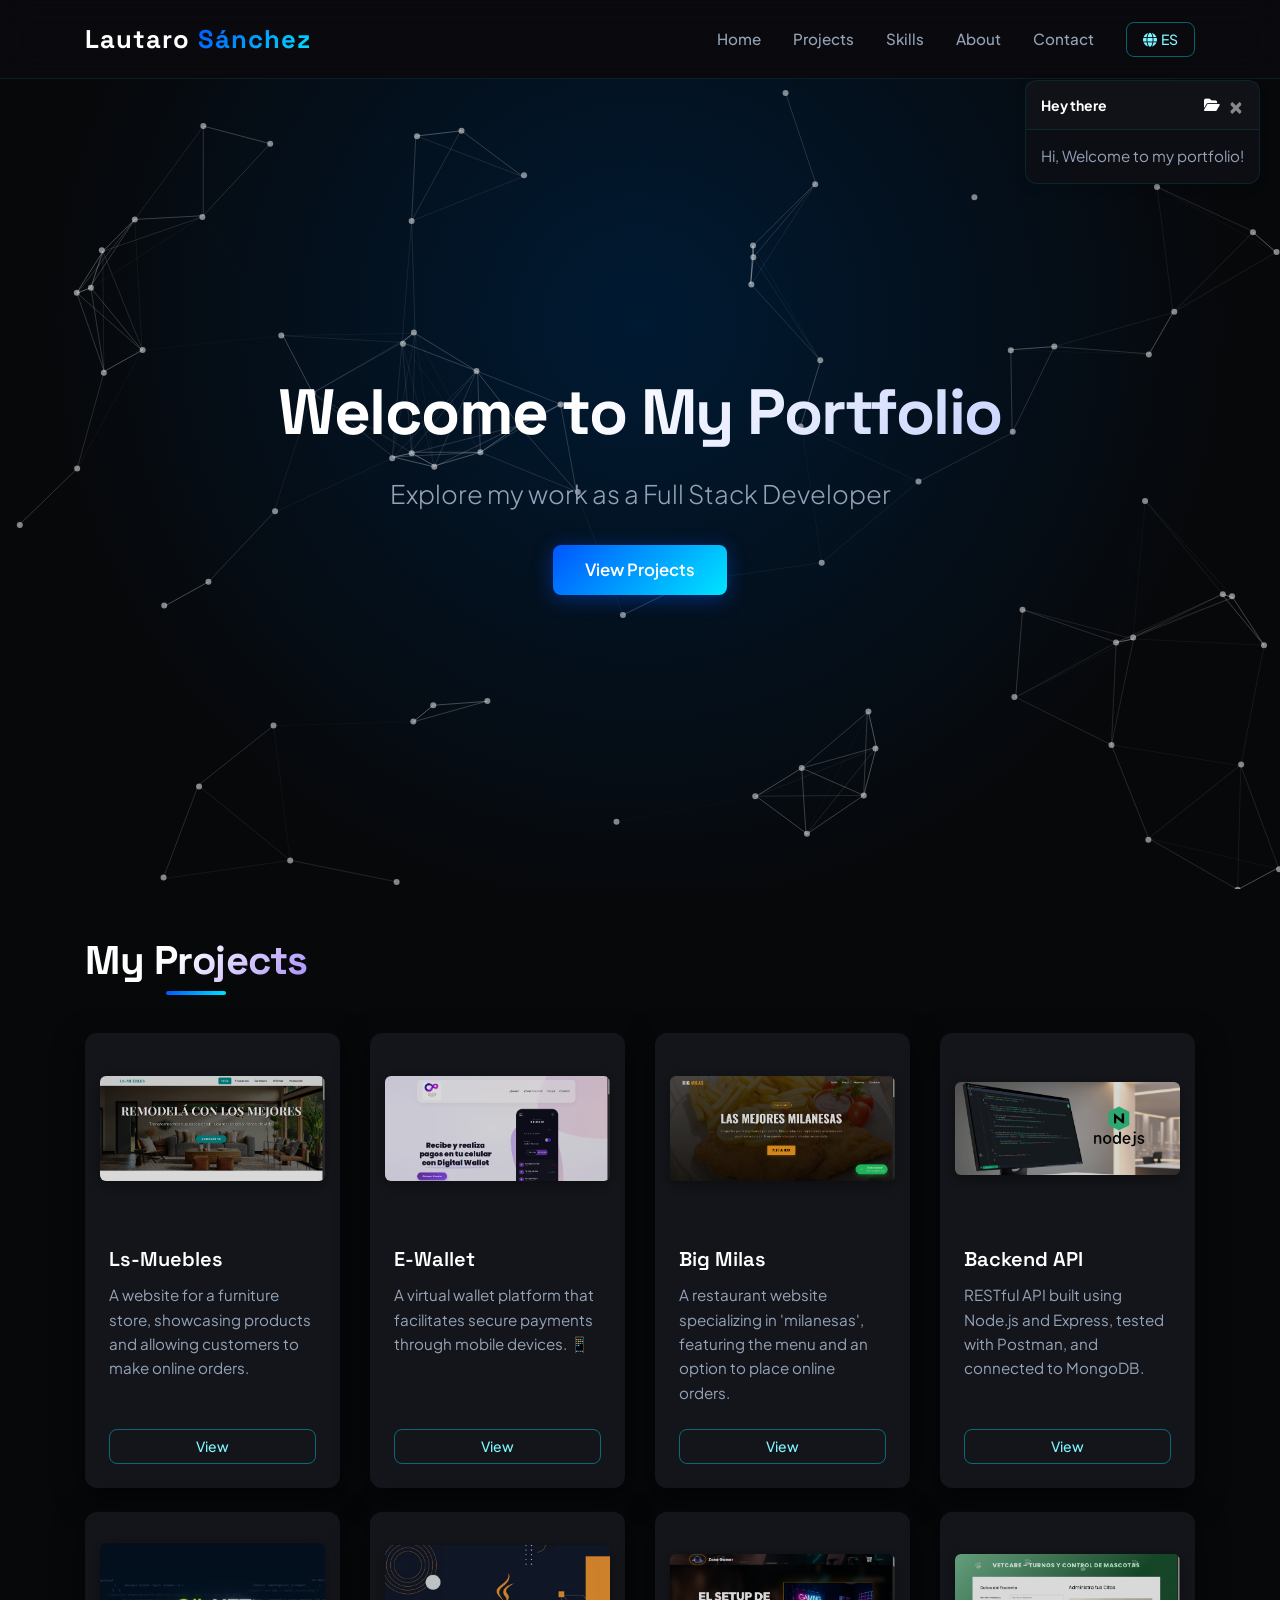
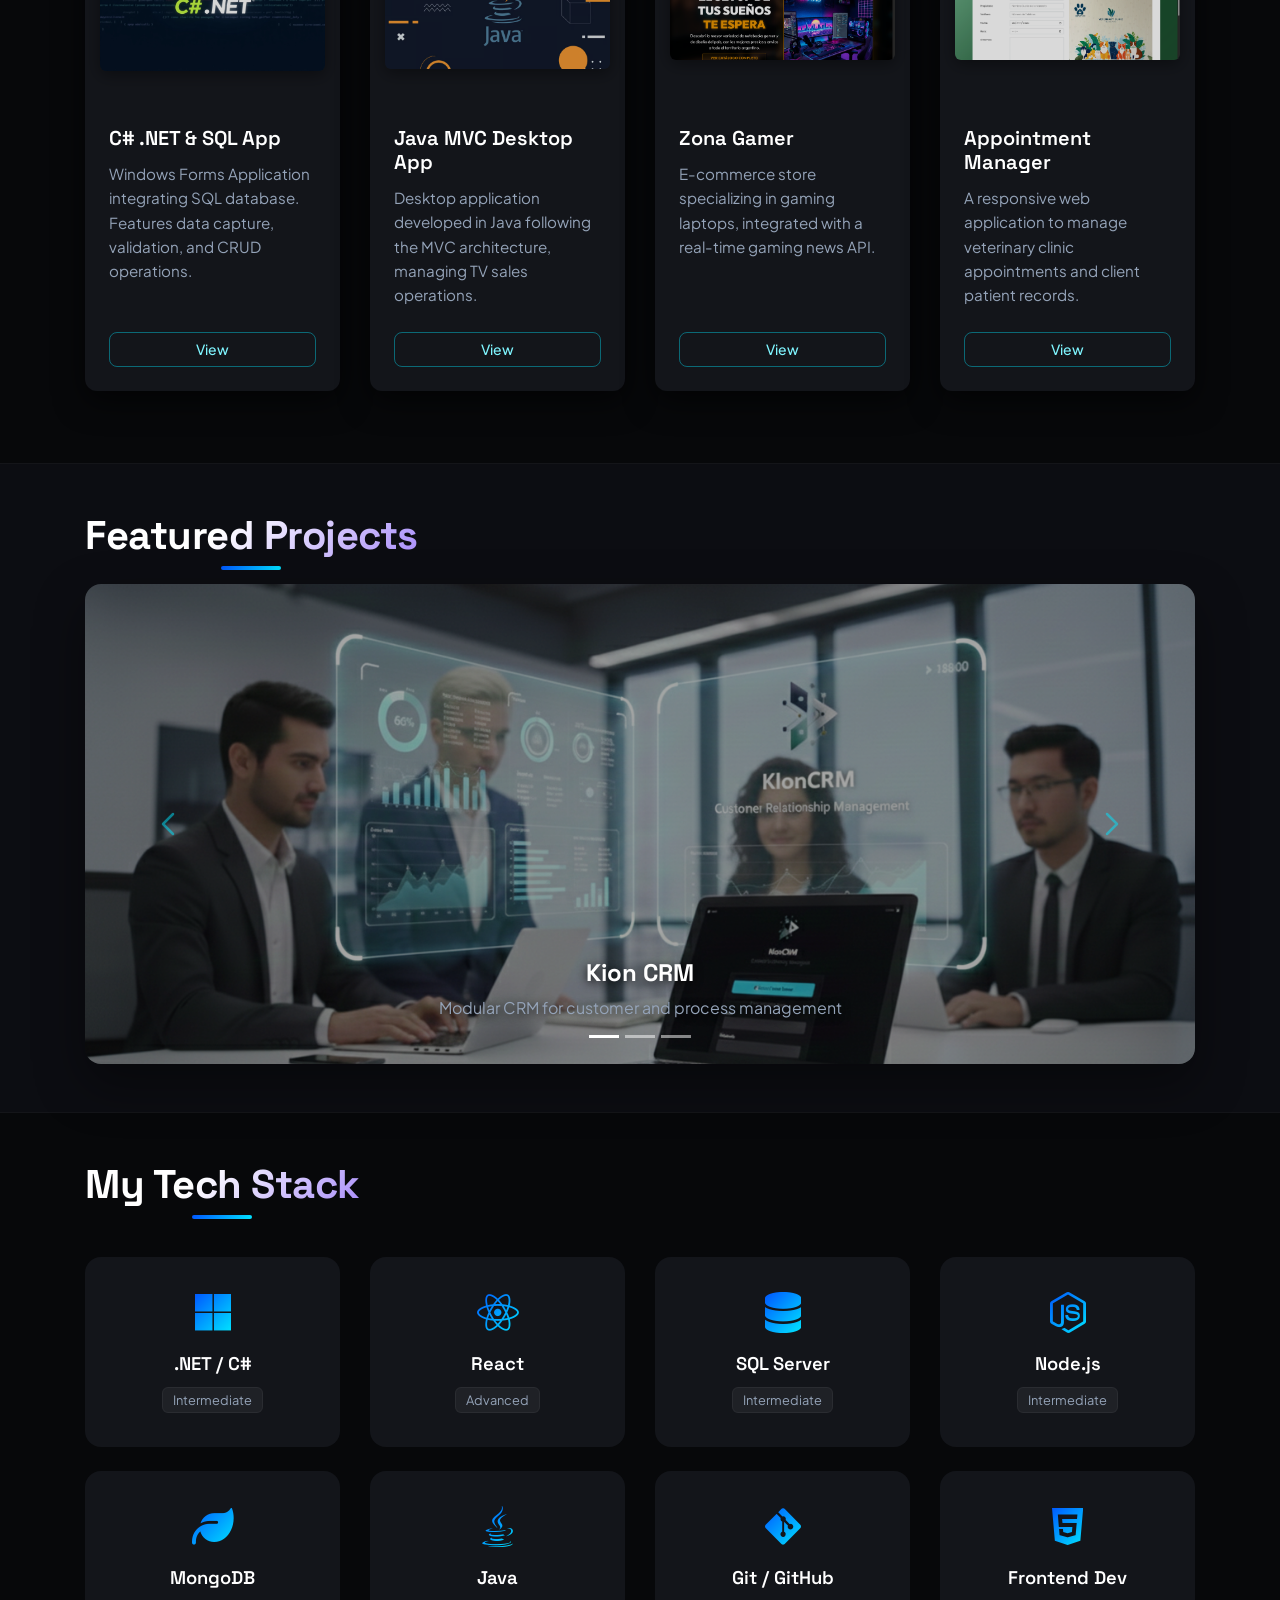
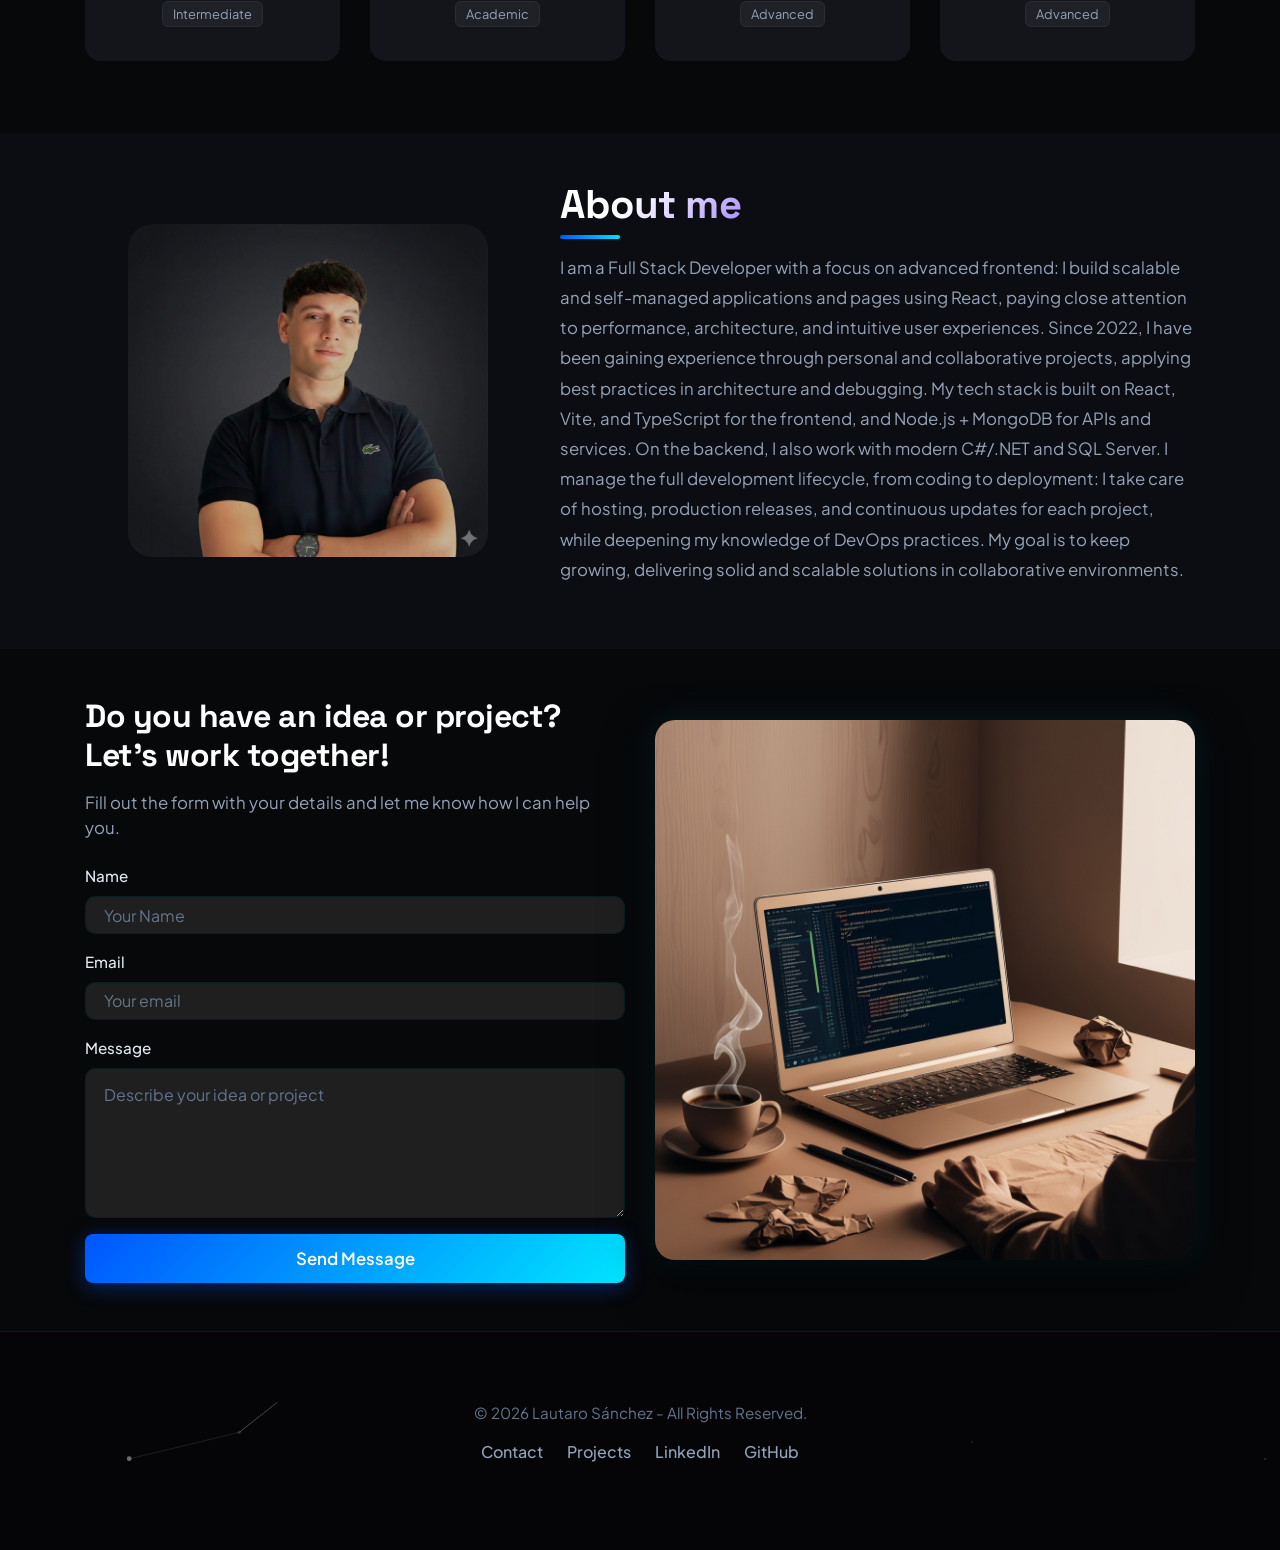
==== commit 7047a611: "actualizo mi descripcion del perfil en el sobre mi" ====
--- a/index.html
+++ b/index.html
@@ -355,8 +355,8 @@
                 <!-- Texto -->
                 <div class="col-md-7 about-text">
                     <h2 class="section-title mb-4 text-left" data-en="About me" data-es="Sobre mí">About me</h2>
-                    <p data-en="I'm a Full Stack Developer focused on .NET and React, committed to building scalable and maintainable solutions. Since 2022, I've been gaining hands-on experience through personal and collaborative projects, applying best practices in architecture, debugging, and intuitive UI design. My tech stack includes C#/.NET, SQL Server, React, Vite, Node.js, and MongoDB. I also learned Java during my university studies and continue to deepen my understanding of DevOps practices. Day by day, I expand my knowledge of software architecture and development workflows, aiming to master both desktop and web applications. I enjoy explaining technical concepts through geeky and visual analogies, which helps me communicate effectively with both technical and non-technical teams. My goal is to keep growing as a SSR developer, delivering solid, creative solutions and contributing to collaborative environments." data-es="Soy Desarrollador Full Stack enfocado en .NET y React, comprometido con la creación de soluciones escalables y mantenibles. Desde 2022, he adquirido experiencia práctica a través de proyectos personales y colaborativos, aplicando mejores prácticas de arquitectura, depuración y diseño de interfaz intuitivo. Mi stack tecnológico incluye C#/.NET, SQL Server, React, Vite, Node.js y MongoDB. También aprendí Java durante mis estudios universitarios y continúo profundizando en prácticas DevOps. Día a día, expando mis conocimientos en arquitectura de software y flujos de desarrollo, con el objetivo de dominar aplicaciones tanto de escritorio como web. Disfruto explicar conceptos técnicos mediante analogías visuales y geek, lo que me ayuda a comunicarme eficazmente con equipos técnicos y no técnicos. Mi meta es seguir creciendo como desarrollador Ssr, entregando soluciones sólidas y creativas y aportando en entornos colaborativos.">
-                        I'm a Full Stack Developer focused on .NET and React, committed to building scalable and maintainable solutions. Since 2022, I've been gaining hands-on experience through personal and collaborative projects, applying best practices in architecture, debugging, and intuitive UI design. My tech stack includes C#/.NET, SQL Server, React, Vite, Node.js, and MongoDB. I also learned Java during my university studies and continue to deepen my understanding of DevOps practices. Day by day, I expand my knowledge of software architecture and development workflows, aiming to master both desktop and web applications. I enjoy explaining technical concepts through geeky and visual analogies, which helps me communicate effectively with both technical and non-technical teams. My goal is to keep growing as a SSR developer, delivering solid, creative solutions and contributing to collaborative environments.
+                    <p data-en="I am a Full Stack Developer with a focus on advanced frontend: I build scalable and self-managed applications and pages using React, paying close attention to performance, architecture, and intuitive user experiences. Since 2022, I have been gaining experience through personal and collaborative projects, applying best practices in architecture and debugging. My tech stack is built on React, Vite, and TypeScript for the frontend, and Node.js + MongoDB for APIs and services. On the backend, I also work with modern C#/.NET and SQL Server. I manage the full development lifecycle, from coding to deployment: I take care of hosting, production releases, and continuous updates for each project, while deepening my knowledge of DevOps practices. My goal is to keep growing, delivering solid and scalable solutions in collaborative environments." data-es="Soy Desarrollador Full Stack con foco en frontend avanzado: construyo aplicaciones y páginas escalables y autoadministrables con React, cuidando el rendimiento, la arquitectura y una experiencia de usuario intuitiva. Desde 2022 vengo sumando experiencia en proyectos personales y colaborativos, aplicando buenas prácticas de arquitectura y depuración. Mi stack se apoya en React, Vite y TypeScript en el frontend, y Node.js + MongoDB para APIs y servicios. En el backend también trabajo con C#/.NET moderno y SQL Server. Manejo el ciclo completo, del desarrollo al despliegue: me encargo del hosting, la puesta en producción y las actualizaciones continuas de cada proyecto, y sigo profundizando en prácticas DevOps. Mi objetivo es seguir creciendo, entregando soluciones sólidas y escalables en entornos colaborativos.">
+                        I am a Full Stack Developer with a focus on advanced frontend: I build scalable and self-managed applications and pages using React, paying close attention to performance, architecture, and intuitive user experiences. Since 2022, I have been gaining experience through personal and collaborative projects, applying best practices in architecture and debugging. My tech stack is built on React, Vite, and TypeScript for the frontend, and Node.js + MongoDB for APIs and services. On the backend, I also work with modern C#/.NET and SQL Server. I manage the full development lifecycle, from coding to deployment: I take care of hosting, production releases, and continuous updates for each project, while deepening my knowledge of DevOps practices. My goal is to keep growing, delivering solid and scalable solutions in collaborative environments.
                     </p>
                 </div>
             </div>
--- a/styles.css
+++ b/styles.css
@@ -504,27 +504,16 @@
     margin: 0 auto;
 }
 
-.about-img-wrapper::before {
-    content: '';
-    position: absolute;
-    top: 0;
-    left: 0;
-    right: 0;
-    bottom: 0;
-    border-radius: 24px;
-    border: 2px solid rgba(0, 229, 255, 0.3);
-    pointer-events: none;
-    z-index: 2;
-}
-
 .about-image img {
     border-radius: 24px;
     box-shadow: 0 20px 45px rgba(0, 0, 0, 0.5);
-    transition: transform 0.6s cubic-bezier(0.16, 1, 0.3, 1);
+    filter: brightness(0.8);
+    transition: transform 0.6s cubic-bezier(0.16, 1, 0.3, 1), filter 0.6s ease;
 }
 
 .about-img-wrapper:hover img {
     transform: scale(1.04);
+    filter: brightness(0.9);
 }
 
 .about-text p {
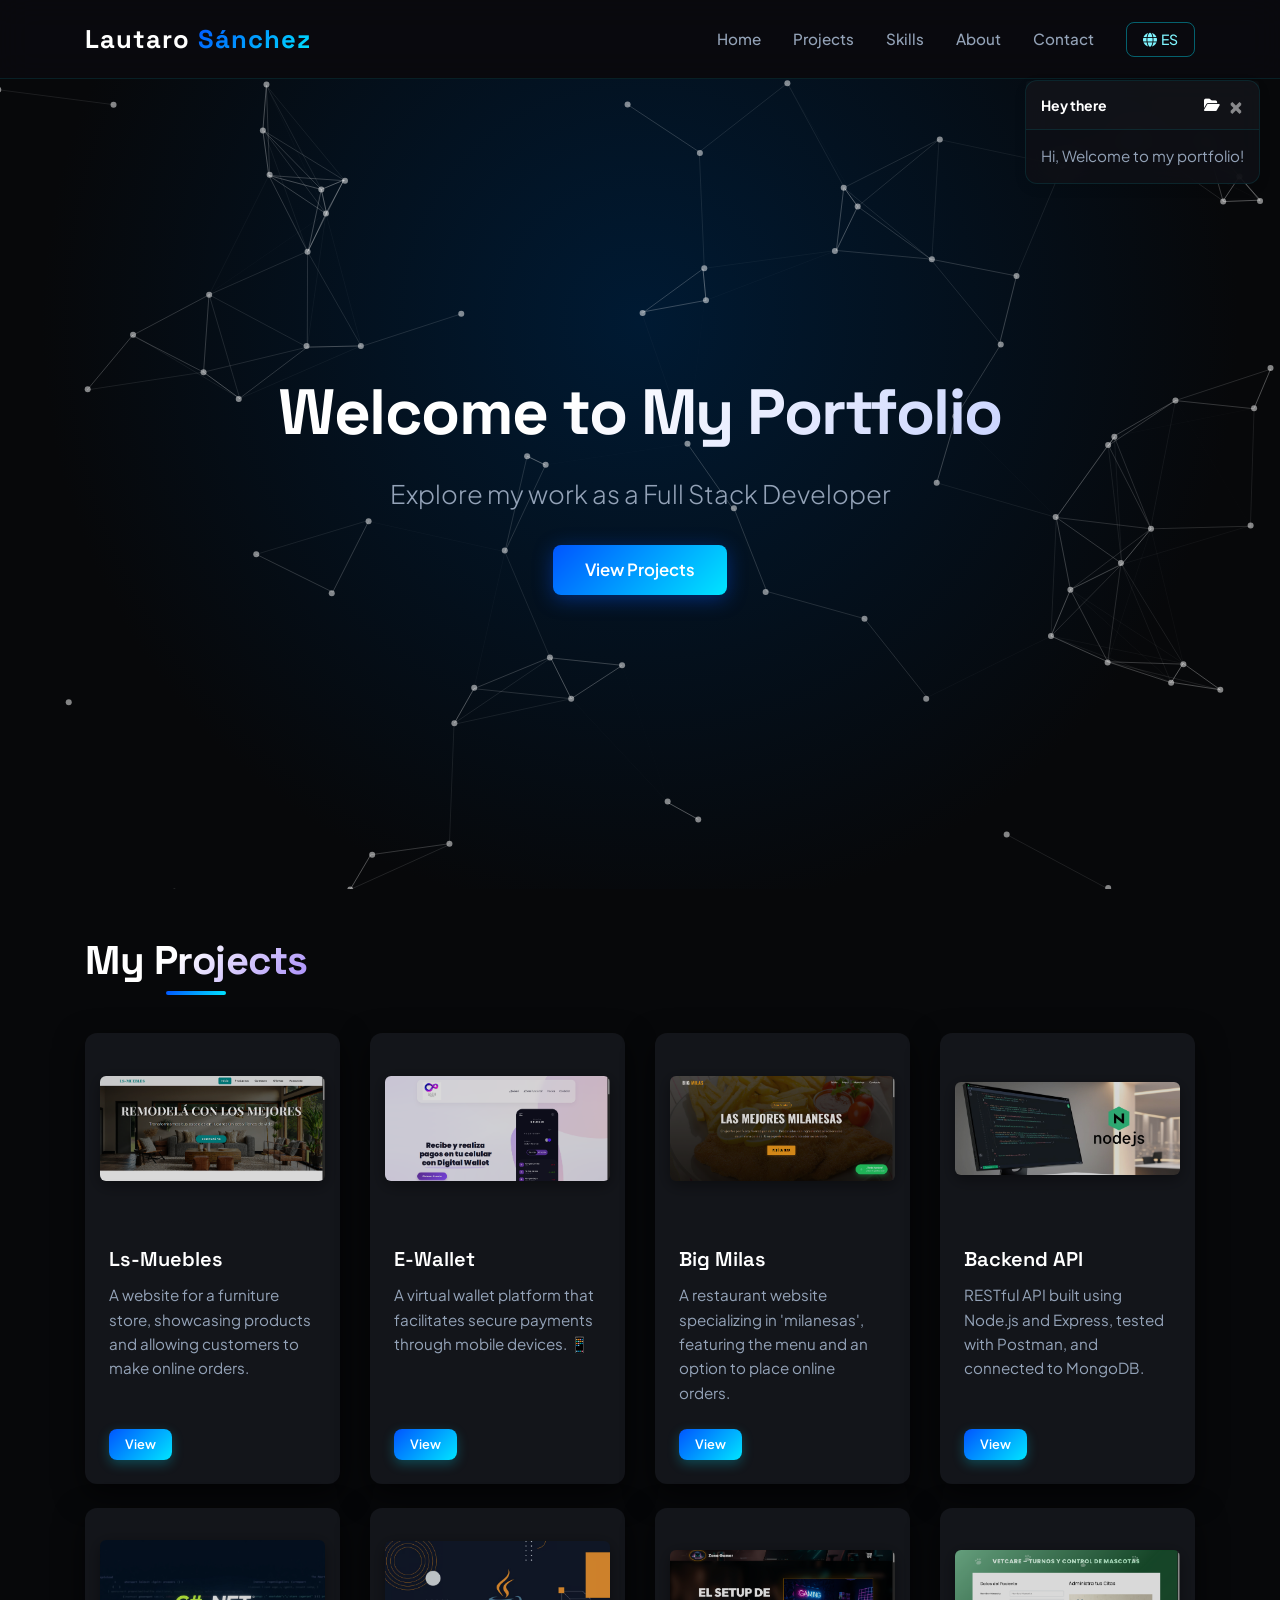
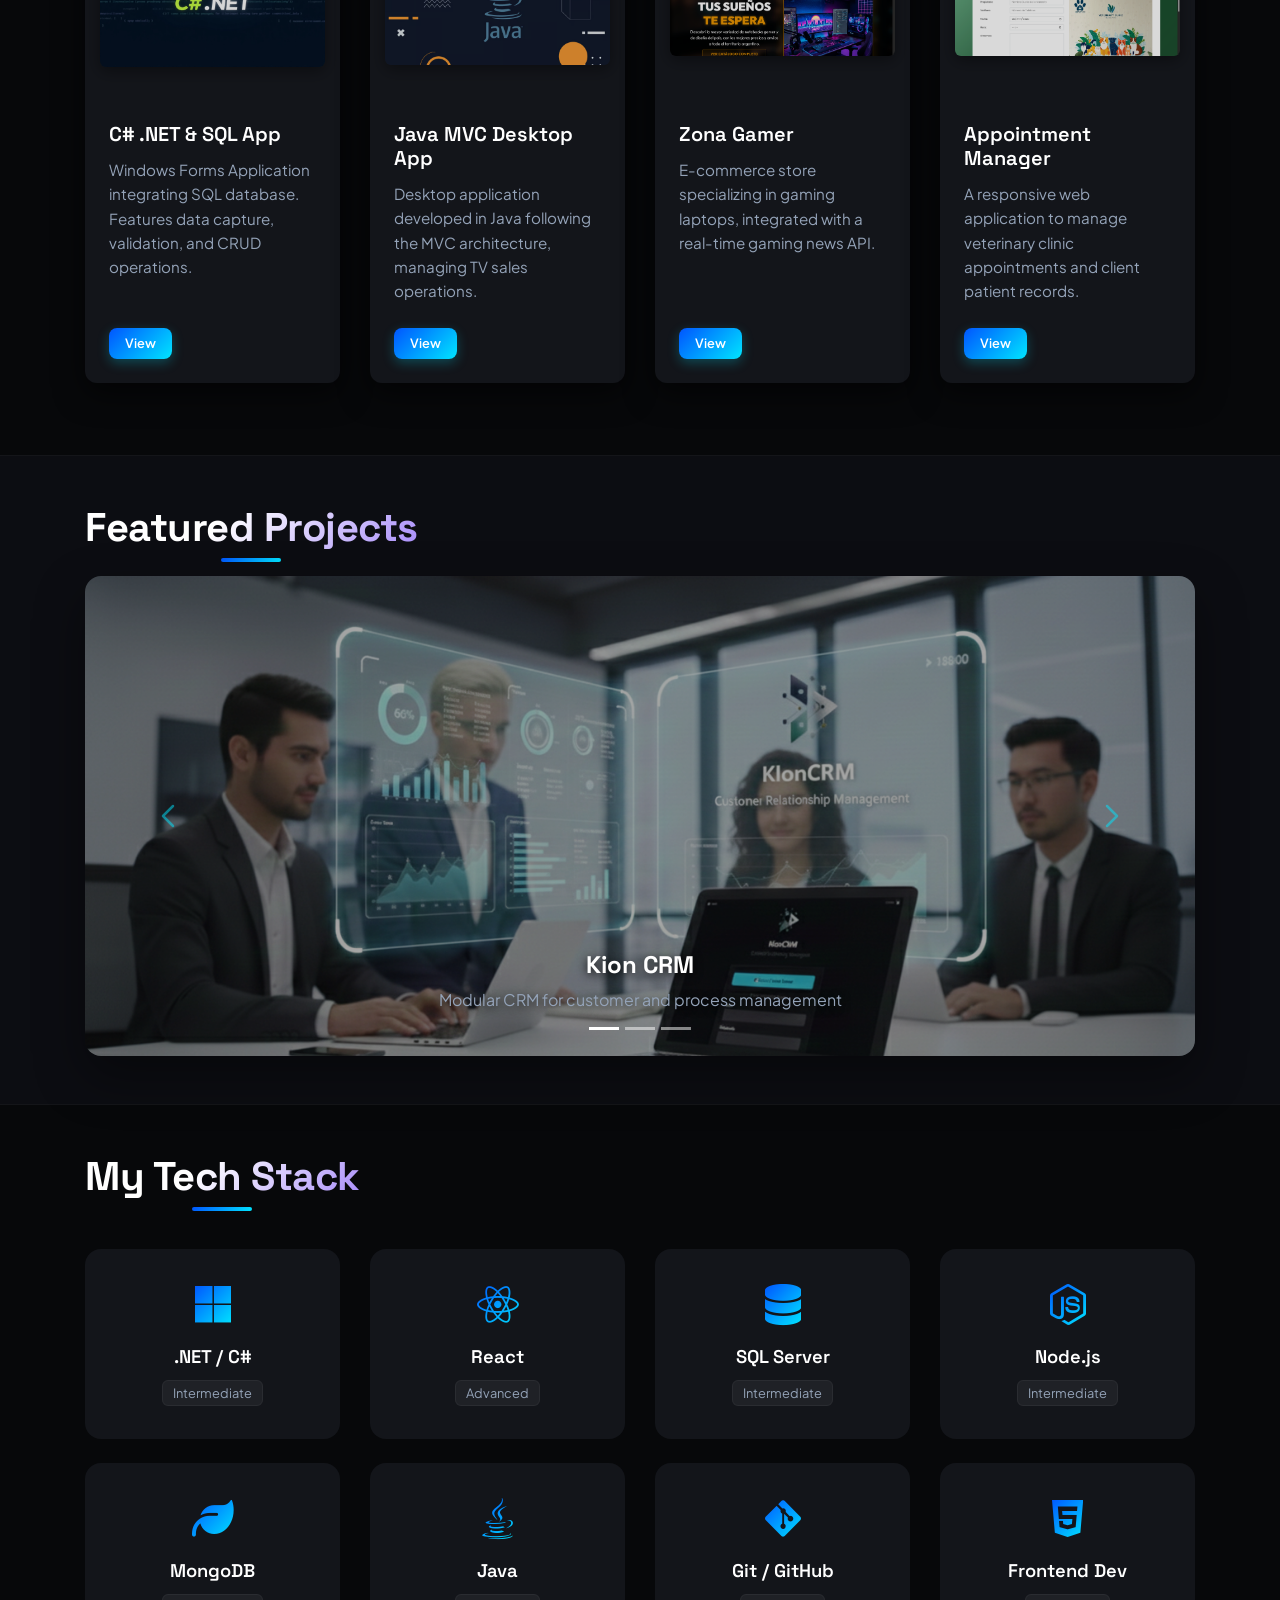
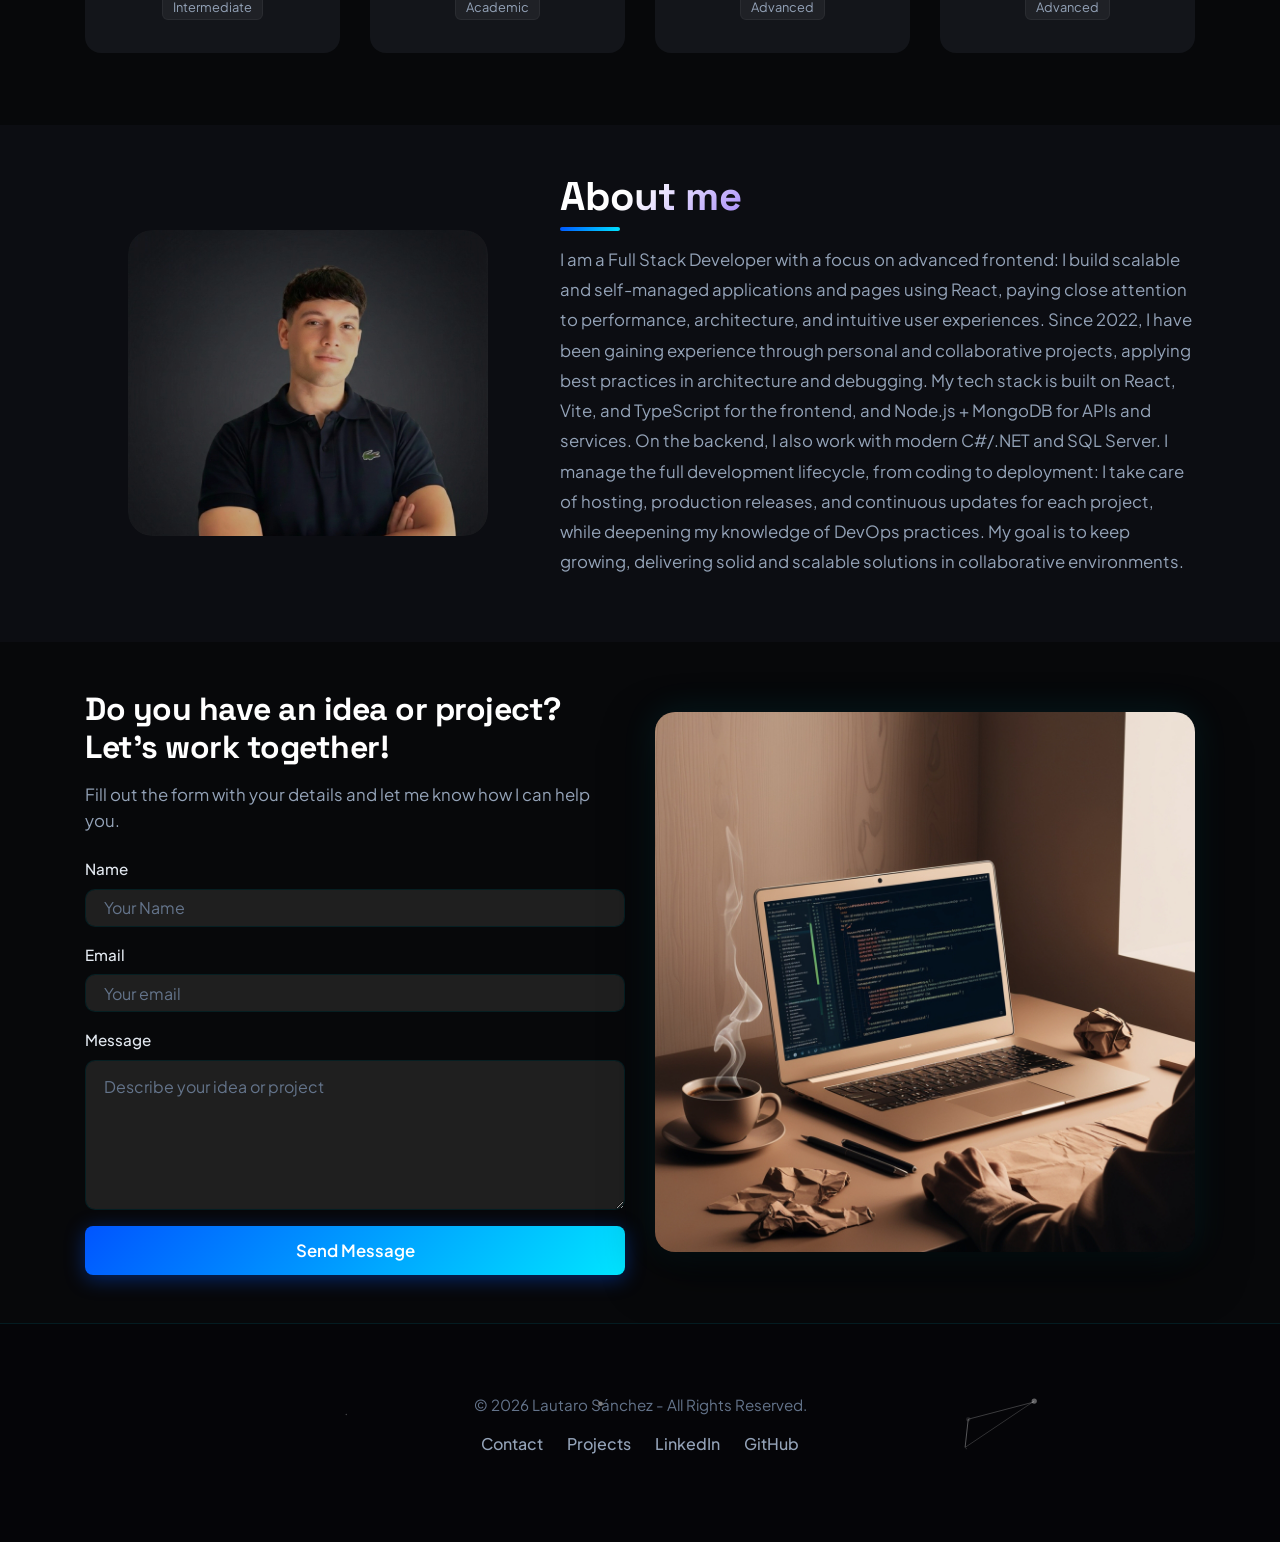
==== commit e6b6e941: "Mejora en diseno de boton 'Ver' de tarjetas y correccion de enlace de LinkedIn" ====
--- a/index.html
+++ b/index.html
@@ -92,7 +92,7 @@
                             <p class="card-text" data-en="A website for a furniture store, showcasing products and allowing customers to make online orders." data-es="Un sitio web para una mueblería, que muestra productos y permite a los clientes realizar pedidos en línea.">
                                 A website for a furniture store, showcasing products and allowing customers to make online orders.
                             </p>
-                            <a href="https://lautarosnchz.github.io/ls-Muebles/" class="btn btn-outline-accent btn-sm" target="_blank" data-en="View" data-es="Ver">View</a>
+                            <a href="https://lautarosnchz.github.io/ls-Muebles/" class="btn btn-card-view" target="_blank" data-en="View" data-es="Ver">View</a>
                         </div>
                     </div>
                 </div>
@@ -108,7 +108,7 @@
                             <p class="card-text" data-en="A virtual wallet platform that facilitates secure payments through mobile devices. 📱" data-es="Una plataforma de billetera virtual que facilita pagos seguros a través de dispositivos móviles. 📱">
                                 A virtual wallet platform that facilitates secure payments through mobile devices. 📱
                             </p>
-                            <a href="https://lautarosnchz.github.io/Digital_Wallet/" class="btn btn-outline-accent btn-sm" target="_blank" data-en="View" data-es="Ver">View</a>
+                            <a href="https://lautarosnchz.github.io/Digital_Wallet/" class="btn btn-card-view" target="_blank" data-en="View" data-es="Ver">View</a>
                         </div>
                     </div>
                 </div>
@@ -124,7 +124,7 @@
                             <p class="card-text" data-en="A restaurant website specializing in 'milanesas', featuring the menu and an option to place online orders." data-es="Un sitio web de restaurante especializado en milanesas, que incluye menú y opción de pedidos en línea.">
                                 A restaurant website specializing in "milanesas," featuring the menu and an option to place online orders.
                             </p>
-                            <a href="https://lautarosnchz.github.io/Big-Milas/" class="btn btn-outline-accent btn-sm" target="_blank" data-en="View" data-es="Ver">View</a>
+                            <a href="https://lautarosnchz.github.io/Big-Milas/" class="btn btn-card-view" target="_blank" data-en="View" data-es="Ver">View</a>
                         </div>
                     </div>
                 </div>
@@ -140,7 +140,7 @@
                             <p class="card-text" data-en="RESTful API built using Node.js and Express, tested with Postman, and connected to MongoDB." data-es="API Restful construida con Node.js y Express, testeada con Postman y conectada a MongoDB.">
                                 RESTful API built using Node.js and Express, tested with Postman, and connected to MongoDB.
                             </p>
-                            <a href="https://github.com/LautaroSnchz/APIrestful-red-social" class="btn btn-outline-accent btn-sm" target="_blank" data-en="View" data-es="Ver">View</a>
+                            <a href="https://github.com/LautaroSnchz/APIrestful-red-social" class="btn btn-card-view" target="_blank" data-en="View" data-es="Ver">View</a>
                         </div>
                     </div>
                 </div>
@@ -156,7 +156,7 @@
                             <p class="card-text" data-en="Windows Forms Application integrating SQL database. Features data capture, validation, and CRUD operations." data-es="Aplicación Windows Forms con integración SQL Server. Incluye captura de datos, validación y CRUD.">
                                 Windows Forms Application integrating SQL database. Features data capture, validation, and CRUD operations.
                             </p>
-                            <a href="https://github.com/LautaroSnchz/.net-WinForm" class="btn btn-outline-accent btn-sm" target="_blank" data-en="View" data-es="Ver">View</a>
+                            <a href="https://github.com/LautaroSnchz/.net-WinForm" class="btn btn-card-view" target="_blank" data-en="View" data-es="Ver">View</a>
                         </div>
                     </div>
                 </div>
@@ -172,7 +172,7 @@
                             <p class="card-text" data-en="Desktop application developed in Java following the MVC architecture, managing TV sales operations." data-es="Aplicación de escritorio Java con arquitectura MVC para la gestión de inventario y ventas de televisores.">
                                 Desktop application developed in Java following the MVC architecture, managing TV sales operations.
                             </p>
-                            <a href="https://github.com/LautaroSnchz/SistemaVentaTelevisores" class="btn btn-outline-accent btn-sm" target="_blank" data-en="View" data-es="Ver">View</a>
+                            <a href="https://github.com/LautaroSnchz/SistemaVentaTelevisores" class="btn btn-card-view" target="_blank" data-en="View" data-es="Ver">View</a>
                         </div>
                     </div>
                 </div>
@@ -188,7 +188,7 @@
                             <p class="card-text" data-en="E-commerce store specializing in gaming laptops, integrated with a real-time gaming news API." data-es="Tienda online de laptops gamer con noticias e información del sector consumidas a través de una API en tiempo real.">
                                 E-commerce store specializing in gaming laptops, integrated with a real-time gaming news API.
                             </p>
-                            <a href="https://gamer-zone-bipw.vercel.app/" class="btn btn-outline-accent btn-sm" target="_blank" data-en="View" data-es="Ver">View</a>
+                            <a href="https://gamer-zone-bipw.vercel.app/" class="btn btn-card-view" target="_blank" data-en="View" data-es="Ver">View</a>
                         </div>
                     </div>
                 </div>
@@ -204,7 +204,7 @@
                             <p class="card-text" data-en="A responsive web application to manage veterinary clinic appointments and client patient records." data-es="Aplicación web interactiva para administrar turnos, citas y registros de pacientes en una clínica veterinaria.">
                                 A responsive web application to manage veterinary clinic appointments and client patient records.
                             </p>
-                            <a href="https://administrador-citas-eight.vercel.app/" class="btn btn-outline-accent btn-sm" target="_blank" data-en="View" data-es="Ver">View</a>
+                            <a href="https://administrador-citas-eight.vercel.app/" class="btn btn-card-view" target="_blank" data-en="View" data-es="Ver">View</a>
                         </div>
                     </div>
                 </div>
@@ -404,7 +404,7 @@
                 <ul class="footer-links">
                     <li><a href="#contact" data-en="Contact" data-es="Contacto">Contact</a></li>
                     <li><a href="#projects" data-en="Projects" data-es="Proyectos">Projects</a></li>
-                    <li><a href="https://www.linkedin.com/in/lautaro-s%C3%A0nchez-/" target="_blank">LinkedIn</a></li>
+                    <li><a href="https://www.linkedin.com/in/lautaro-sanchez-/" target="_blank">LinkedIn</a></li>
                     <li><a href="https://github.com/LautaroSnchz" target="_blank">GitHub</a></li>
                 </ul>
             </footer>
--- a/styles.css
+++ b/styles.css
@@ -347,24 +347,24 @@
     font-weight: 500;
 }
 
-.btn-card-action {
-    background: rgba(255, 255, 255, 0.04);
+.btn-card-view {
+    background: var(--accent-gradient);
     color: #ffffff !important;
-    border: 1px solid rgba(255, 255, 255, 0.08);
+    border: none;
     border-radius: 8px;
-    padding: 10px 16px;
-    font-size: 0.9rem;
-    font-weight: 500;
+    padding: 6px 16px;
+    font-size: 0.8rem;
+    font-weight: 600;
     transition: all 0.3s ease;
     text-align: center;
     text-decoration: none !important;
-}
-
-.btn-card-action:hover {
-    background: var(--accent-gradient);
-    border-color: transparent;
-    box-shadow: 0 4px 15px rgba(0, 229, 255, 0.3);
-    transform: translateY(-1px);
+    align-self: flex-start;
+    box-shadow: 0 4px 12px rgba(0, 229, 255, 0.25);
+}
+
+.btn-card-view:hover {
+    box-shadow: 0 6px 16px rgba(0, 229, 255, 0.45);
+    transform: translateY(-1.5px);
 }
 
 /* Carousel Section */
